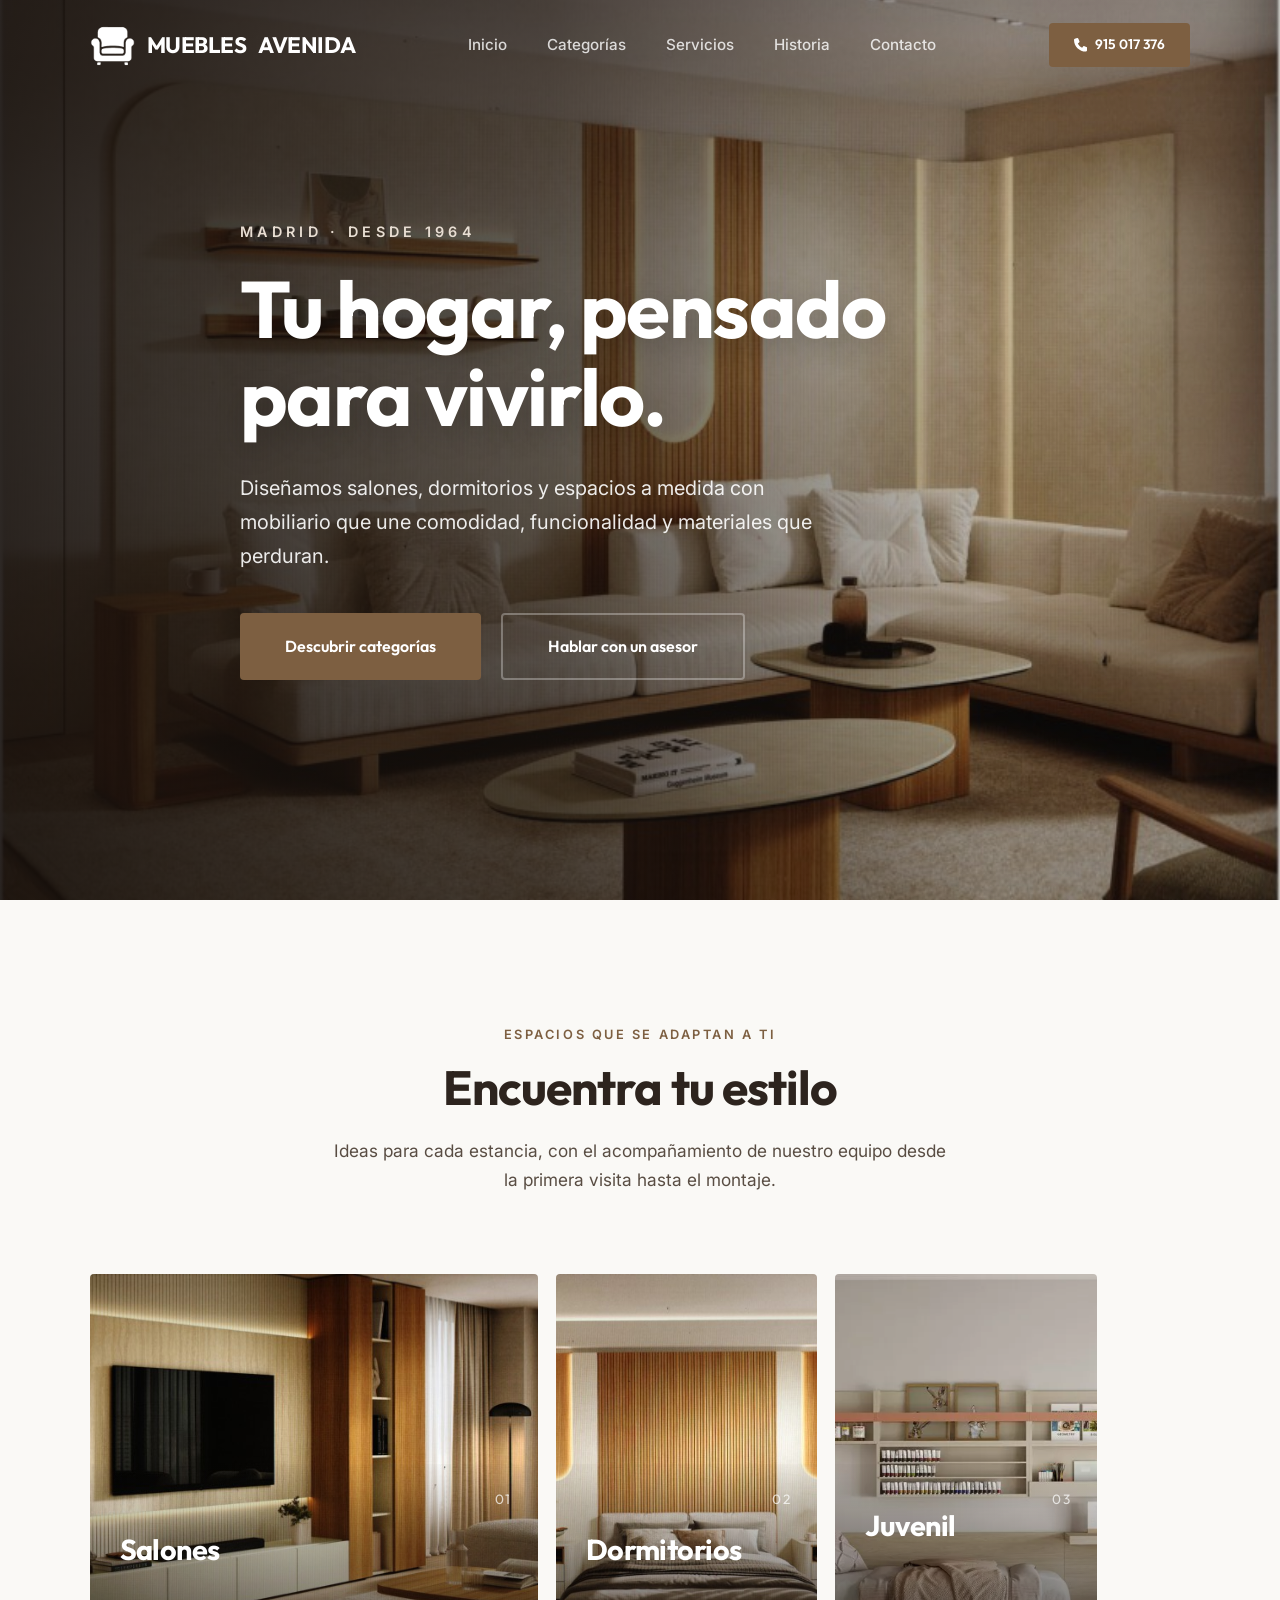
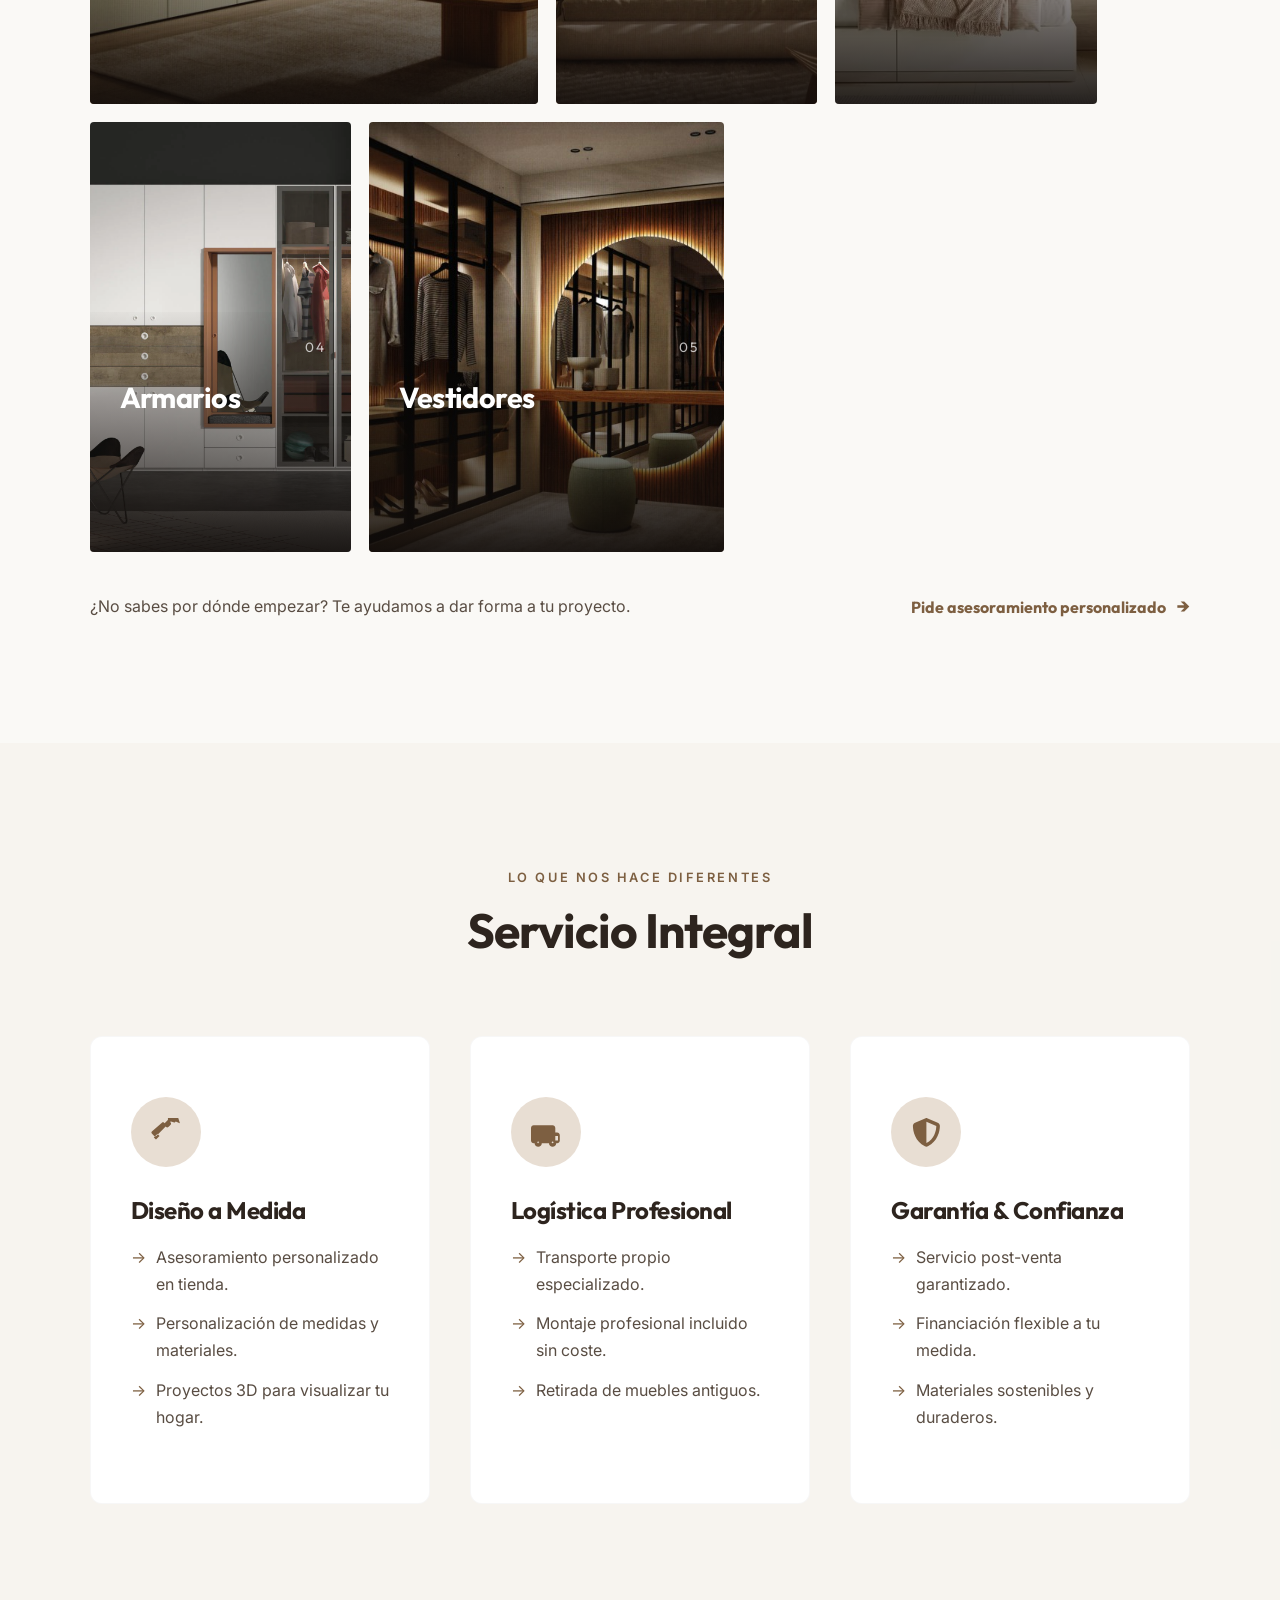
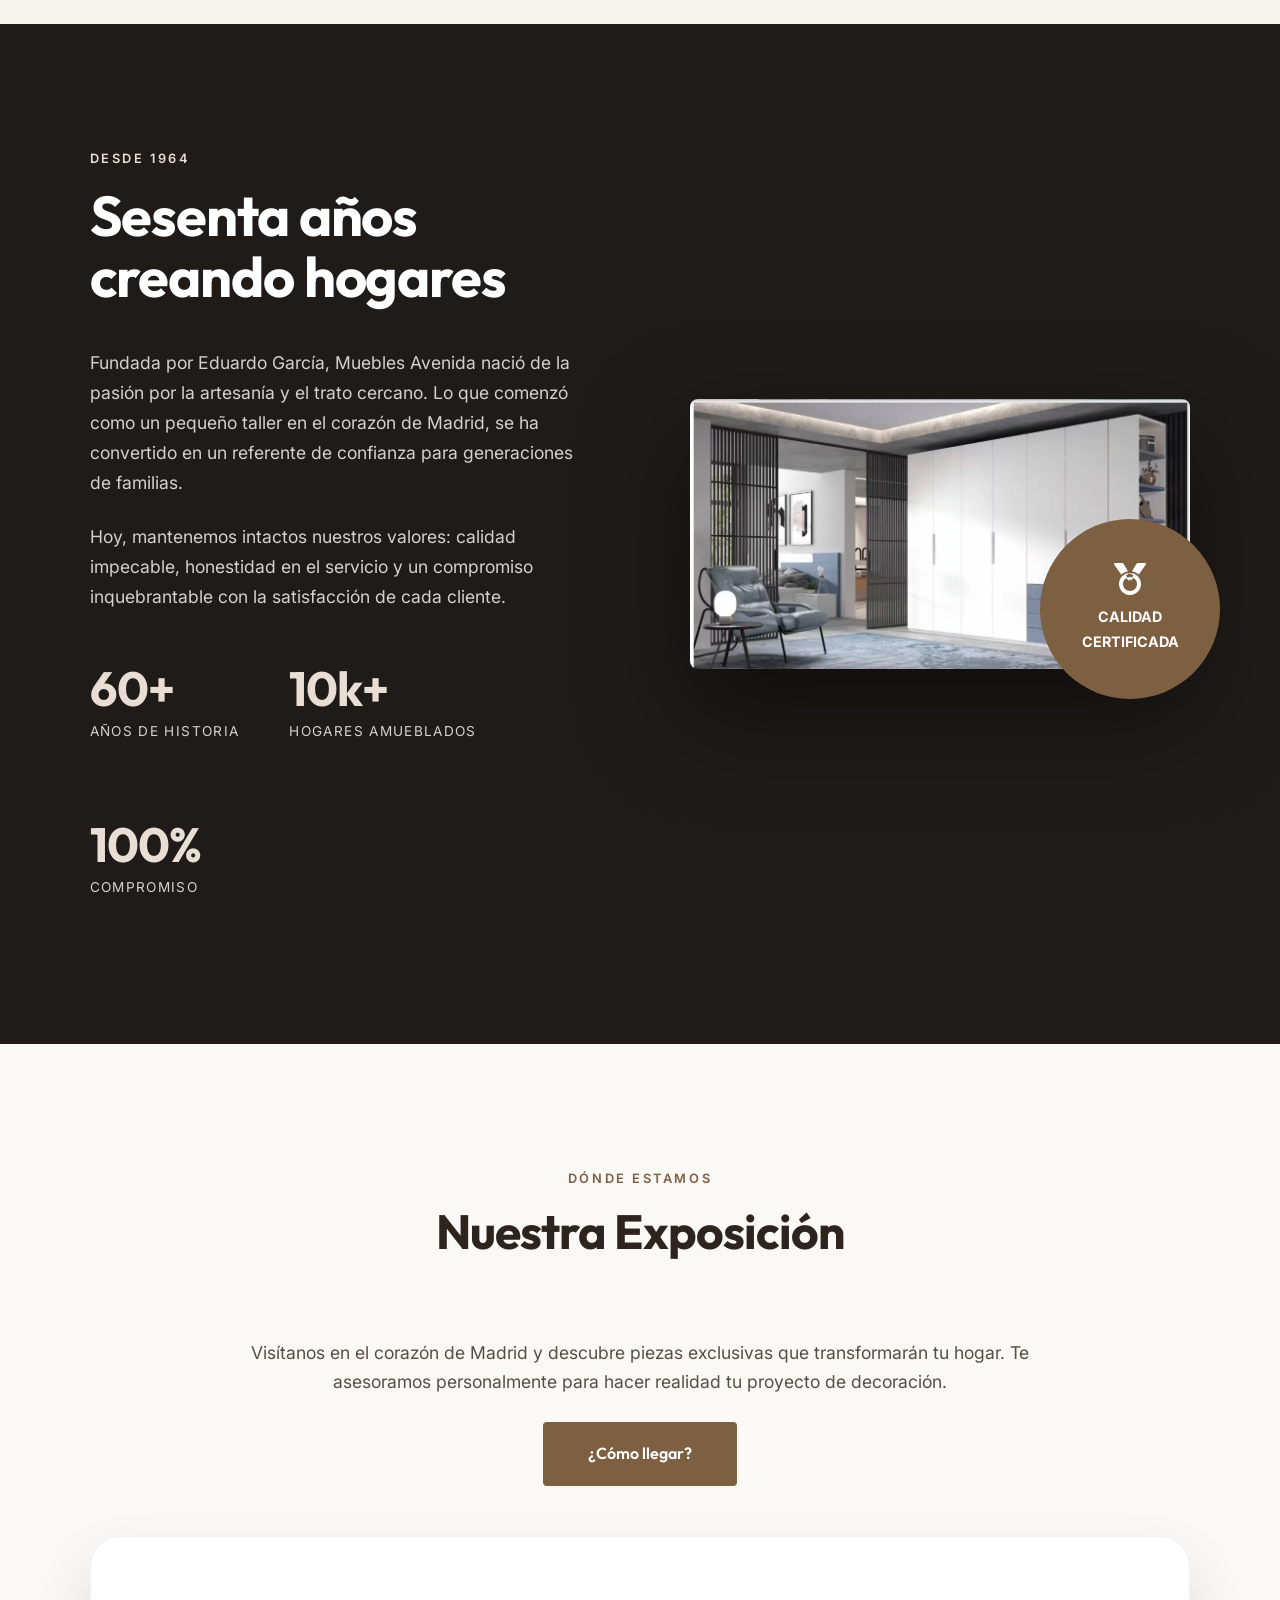
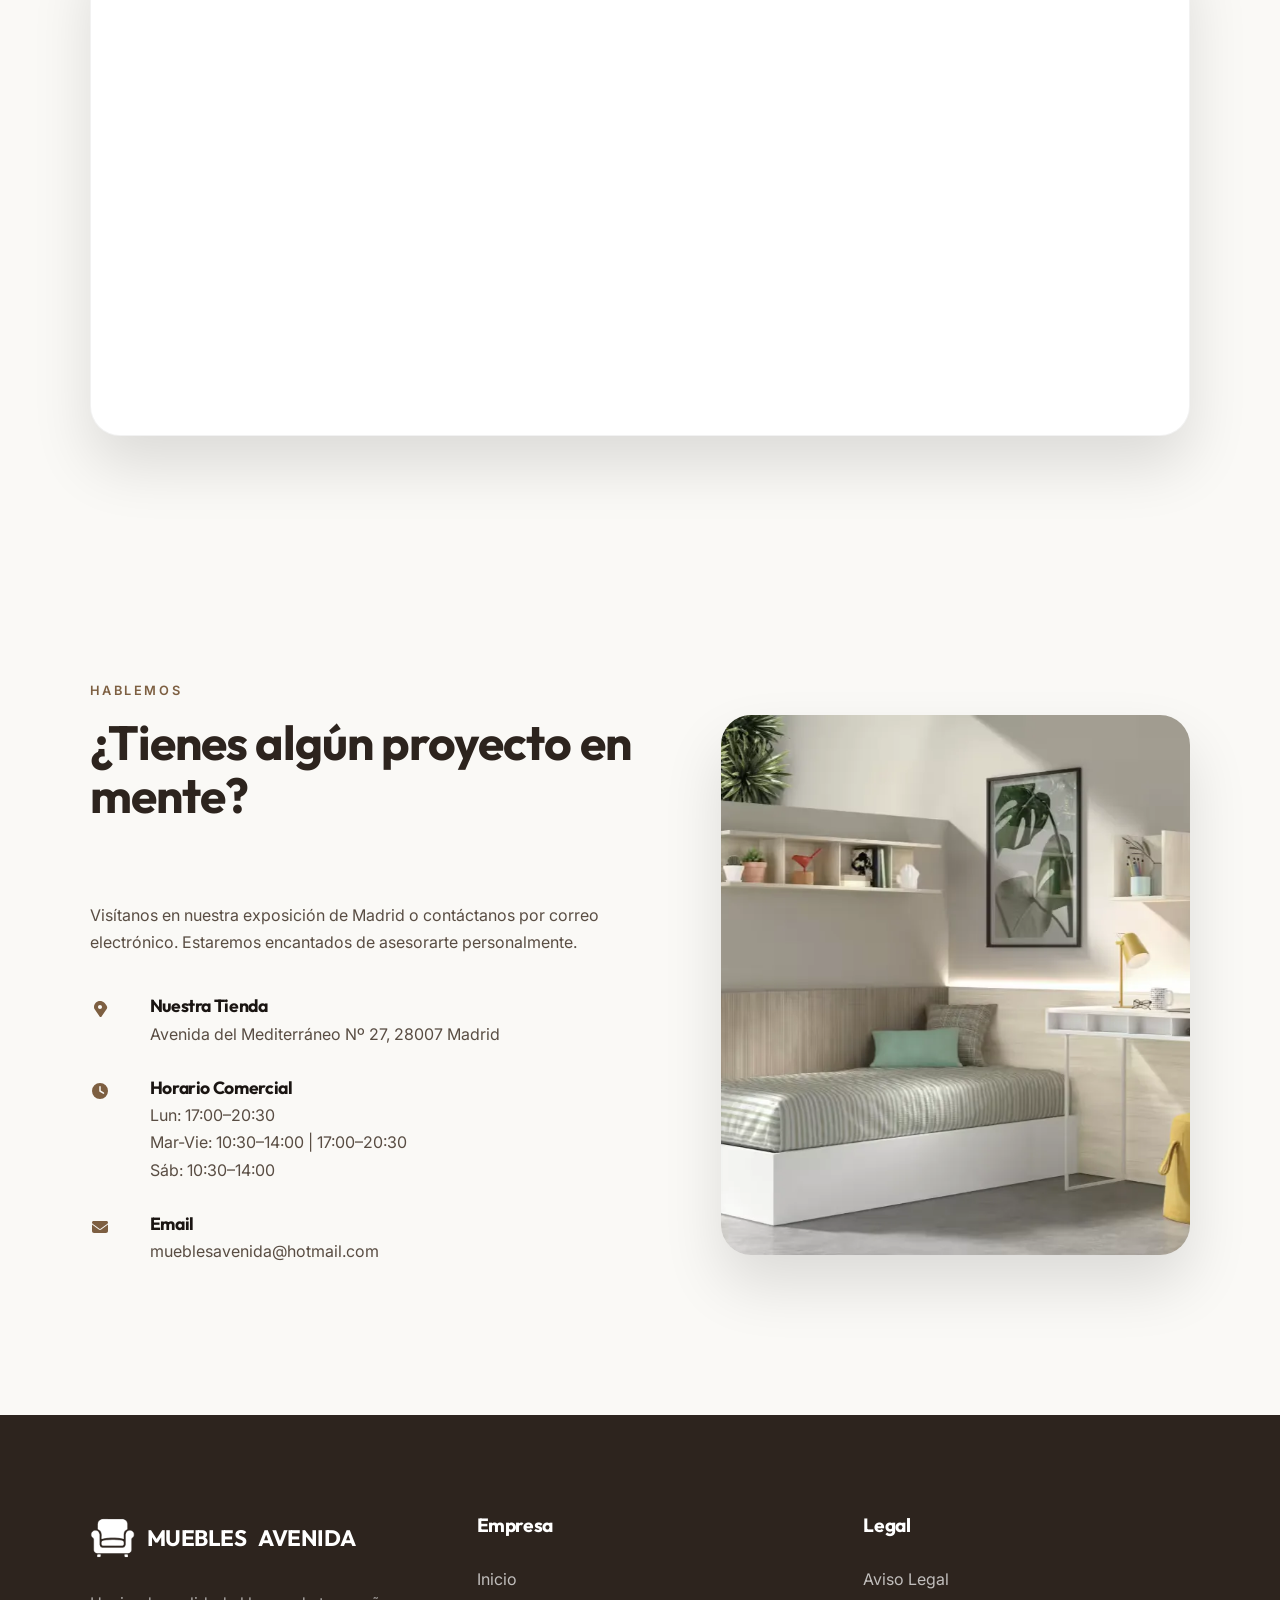
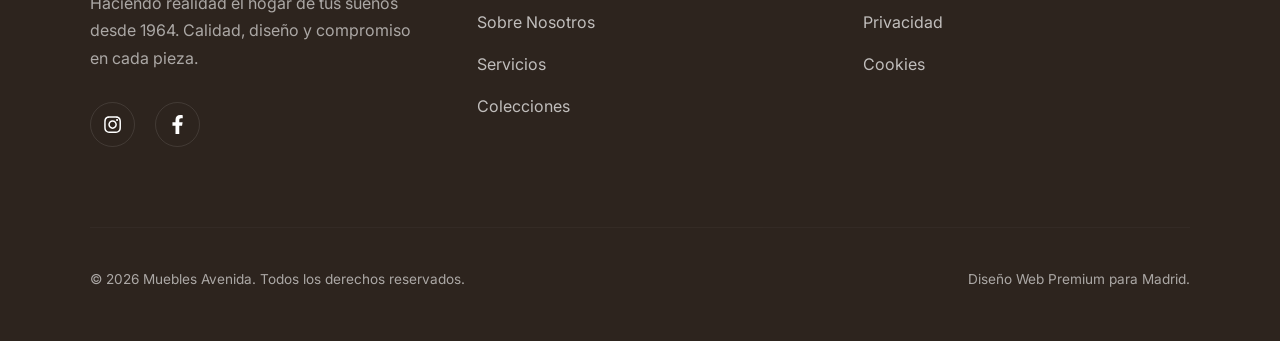
==== index.html @ 74e30d66 "revision de la pagina" ====
<!DOCTYPE html>
<html lang="es">
<head>
    <meta charset="UTF-8">
    <meta name="viewport" content="width=device-width, initial-scale=1.0">
    <title>Muebles Avenida | Excelencia en Mobiliario desde 1964</title>
    <meta name="description" content="Descubre la elegancia y tradición de Muebles Avenida. Especialistas en mobiliario de calidad, diseño a medida y montaje profesional en Madrid.">
    
    <!-- SEO & Social Media -->
    <link rel="canonical" href="https://www.mueblesavenida.com">
    <meta property="og:title" content="Muebles Avenida | Mobiliario Premium en Madrid">
    <meta property="og:description" content="Elegancia, calidad y tradición desde 1964. Transformamos tu hogar con diseños a medida.">
    <meta property="og:image" content="assets/catalogo-2026/salon-sofa-modular-madera.jpg">
    <meta property="og:url" content="https://www.mueblesavenida.com">
    <meta property="og:type" content="website">
    <meta name="twitter:card" content="summary_large_image">
    
    <!-- Performance: Preconnect -->
    <link rel="preconnect" href="https://fonts.googleapis.com">
    <link rel="preconnect" href="https://fonts.gstatic.com" crossorigin>

    <!-- Optimized Font Loading -->
    <link rel="preload" as="style" href="https://fonts.googleapis.com/css2?family=Outfit:wght@300;400;500;600;700&family=Inter:wght@300;400;500;600&display=swap">
    <link rel="stylesheet" href="https://fonts.googleapis.com/css2?family=Outfit:wght@300;400;500;600;700&family=Inter:wght@300;400;500;600&display=swap" media="print" onload="this.media='all'">
    <noscript>
        <link rel="stylesheet" href="https://fonts.googleapis.com/css2?family=Outfit:wght@300;400;500;600;700&family=Inter:wght@300;400;500;600&display=swap">
    </noscript>
    
    <!-- Structured Data (JSON-LD) -->
    <script type="application/ld+json">
    {
      "@context": "https://schema.org",
      "@type": "FurnitureStore",
      "name": "Muebles Avenida",
      "image": "assets/catalogo-2026/salon-sofa-modular-madera.jpg",
      "founder": "Eduardo García",
      "foundingDate": "1964",
      "address": {
        "@type": "PostalAddress",
        "streetAddress": "Avenida del Mediterráneo Nº 27",
        "addressLocality": "Madrid",
        "postalCode": "28007",
        "addressCountry": "ES"
      },
      "url": "https://www.mueblesavenida.com",
      "telephone": "+34915017376",
      "email": "mueblesavenida@hotmail.com",
      "openingHours": [
        "Mo 17:00-20:30",
        "Tu-Fr 10:30-14:00",
        "Tu-Fr 17:00-20:30",
        "Sa 10:30-14:00"
      ]
    }
    </script>

    <style>
    :root{--primary:#2D241E;--secondary:#7D5F41;--accent:#E8DED3;--white:#FFFFFF;--bg-light:#FAF9F6;--bg-dark:#1F1B19;--text-dark:#1A1512;--text-muted:#594D43;--glass:rgba(255,255,255,0.7);--glass-border:rgba(255,255,255,0.3);--shadow-soft:0 15px 45px rgba(0,0,0,0.05);--shadow-strong:0 30px 60px rgba(0,0,0,0.12);--nav-height:90px;--section-padding:120px 7%;--transition:all 0.5s cubic-bezier(0.23,1,0.32,1)}
    *{margin:0;padding:0;box-sizing:border-box;outline:none}
    html{scroll-behavior:smooth}
    html,body{overflow-x:hidden;position:relative;width:100%}
    body{font-family:'Inter',sans-serif;color:var(--text-dark);background-color:var(--bg-light);line-height:1.7}
    img,video,canvas,svg{max-width:100%;height:auto;display:block}
    h1,h2,h3,h4{font-family:'Outfit',sans-serif;font-weight:700;line-height:1.1;letter-spacing:-0.02em}
    section{padding:var(--section-padding);position:relative;overflow:hidden}
    .container{max-width:1400px;margin:0 auto}
    header{position:fixed;top:0;left:0;width:100%;height:var(--nav-height);display:flex;align-items:center;justify-content:space-between;padding:0 7%;z-index:1000;transition:var(--transition)}
    header.scrolled{height:75px;background:var(--glass);backdrop-filter:blur(20px);border-bottom:1px solid var(--glass-border);box-shadow:0 10px 30px rgba(0,0,0,0.03)}
    .logo{display:flex;align-items:center;gap:12px;text-decoration:none;font-family:'Outfit',sans-serif;font-size:1.4rem;font-weight:700;color:var(--white);letter-spacing:-0.5px}
    .logo img{height:45px;width:auto;transition:var(--transition);filter:brightness(0) invert(1)}
    .logo span{color:var(--white)}
    nav ul{display:flex;list-style:none;gap:40px}
    nav a{text-decoration:none;color:var(--white);font-weight:500;font-size:0.95rem;transition:var(--transition);opacity:0.8}
    .hamburger{display:none;cursor:pointer;background:none;border:none;z-index:1001}
    .hamburger span{display:block;width:25px;height:2px;background:var(--white);margin:5px 0;transition:var(--transition)}
    .hero{height:100vh;display:flex;align-items:center;position:relative;padding:0 7%;color:var(--white);background:var(--bg-dark)}
    .hero-bg{position:absolute;top:0;left:0;width:100%;height:100%;z-index:1}
    .hero-bg img{width:100%;height:100%;object-fit:cover;opacity:0.7}
    .hero-bg::after{content:'';position:absolute;top:0;left:0;width:100%;height:100%;background:linear-gradient(to right,rgba(0,0,0,0.8),rgba(0,0,0,0.2))}
    .hero-content{position:relative;z-index:2;max-width:800px}
    .hero h1{font-size:5rem;margin-bottom:30px;text-shadow:0 10px 30px rgba(0,0,0,0.2)}
    .btn{display:inline-flex;align-items:center;justify-content:center;padding:18px 45px;border-radius:4px;font-weight:600;text-decoration:none;transition:var(--transition);cursor:pointer;font-family:'Outfit',sans-serif;font-size:1rem;border:none}
    .btn-primary{background:var(--secondary);color:var(--white)}
    .btn-sm{padding:10px 25px;font-size:0.85rem}
    [data-reveal]{opacity:0;transform:translateY(40px);transition:1s cubic-bezier(0.23,1,0.32,1)}
    .icon-svg{width:1em;height:1em;vertical-align:-0.125em;fill:currentColor;display:inline-block}
    </style>

    <link rel="preload" href="style.css?v=1.1" as="style" onload="this.onload=null;this.rel='stylesheet'">
    <noscript><link rel="stylesheet" href="style.css?v=1.1"></noscript>
    
    <!-- Favicon -->
    <link rel="icon" type="image/webp" href="assets/favicon.webp">
</head>

<body>

    <!-- Header -->
    <header id="header">
        <a href="#Inicio" class="logo" aria-label="Muebles Avenida - Volver al inicio">
            <img src="assets/logo.webp" alt="Logo Muebles Avenida" width="45" height="45">
            MUEBLES<span>AVENIDA</span>
        </a>
        
        <nav id="nav-menu" aria-label="Navegación principal">
            <ul>
                <li><a href="#Inicio">Inicio</a></li>
                <li><a href="#Colecciones">Categorías</a></li>
                <li><a href="#Servicios">Servicios</a></li>
                <li><a href="#Historia">Historia</a></li>
                <li><a href="#Contacto">Contacto</a></li>
            </ul>
        </nav>

        <div class="nav-cta">
            <a href="tel:915017376" class="btn btn-sm btn-primary" aria-label="Llamar a Muebles Avenida"><svg class="icon-svg" viewBox="0 0 512 512" aria-hidden="true" style="margin-right: 8px;"><path d="M164.9 24.6c-7.7-18.6-28-28.5-47.4-23.2l-88 24C12.1 30.2 0 46 0 64C0 311.4 200.6 512 448 512c18 0 33.8-12.1 38.6-29.5l24-88c5.3-19.4-4.6-39.7-23.2-47.4l-96-40c-16.3-6.8-35.2-2.1-46.3 11.6L304.7 368C234.3 334.7 177.3 277.7 144 207.3L193.3 167c13.7-11.2 18.4-30 11.6-46.3l-40-96z"/></svg> 915 017 376</a>
        </div>

        <button class="hamburger" id="hamburger" aria-label="Abrir menú de navegación" aria-expanded="false" aria-controls="nav-menu">
            <span></span>
            <span></span>
            <span></span>
        </button>
    </header>



    <!-- Hero Section -->
    <section id="Inicio" class="hero">
        <div class="hero-bg">
            <picture>
                <img src="assets/catalogo-2026/salon-sofa-modular-madera.jpg" alt="Salón contemporáneo con sofá modular y detalles de madera" width="617" height="829" fetchpriority="high">
            </picture>
        </div>
        <div class="container">
            <div class="hero-content" data-reveal>
                <span>Madrid · Desde 1964</span>
                <h1>Tu hogar, pensado para vivirlo.</h1>
                <p>Diseñamos salones, dormitorios y espacios a medida con mobiliario que une comodidad, funcionalidad y materiales que perduran.</p>
                <div class="hero-btns">
                    <a href="#Colecciones" class="btn btn-primary">Descubrir categorías</a>
                    <a href="#Contacto" class="btn btn-outline">Hablar con un asesor</a>
                </div>
            </div>
        </div>
    </section>

    <!-- Collections Section -->
    <section id="Colecciones">
        <div class="container">
            <div class="section-header" data-reveal>
                <span>Espacios que se adaptan a ti</span>
                <h2>Encuentra tu estilo</h2>
                <p class="section-intro">Ideas para cada estancia, con el acompañamiento de nuestro equipo desde la primera visita hasta el montaje.</p>
            </div>
            
            <div class="collections-grid">
                <a class="collection-card collection-card--wide" href="#Contacto" data-reveal>
                    <img src="assets/catalogo-2026/salon-tv-panel-madera-integrado.jpg" alt="Salón elegante con mueble de televisión y panel de madera" width="499" height="766" loading="lazy">
                    <div class="collection-overlay">
                        <span class="collection-number">01</span>
                        <h3>Salones</h3>
                        <p>Sofás, muebles de televisión y composiciones para compartir cada día.</p>
                        <span class="collection-link">Ver inspiración <b>→</b></span>
                    </div>
                </a>
                <a class="collection-card" href="#Contacto" data-reveal>
                    <img src="assets/catalogo-2026/dormitorio-cabecero-listones-madera.jpg" alt="Dormitorio con cama y cabecero de listones de madera" width="510" height="648" loading="lazy">
                    <div class="collection-overlay">
                        <span class="collection-number">02</span>
                        <h3>Dormitorios</h3>
                        <p>Descanso, orden y diseño a la medida de tu ritmo.</p>
                        <span class="collection-link">Ver inspiración <b>→</b></span>
                    </div>
                </a>
                <a class="collection-card" href="#Contacto" data-reveal>
                    <img src="assets/catalogo-2026/dormitorio-juvenil-cama-escritorio.png" alt="Dormitorio juvenil con cama, escritorio y estanterías" width="1270" height="766" loading="lazy">
                    <div class="collection-overlay">
                        <span class="collection-number">03</span>
                        <h3>Juvenil</h3>
                        <p>Soluciones que crecen con ellos: descanso, estudio y almacenaje.</p>
                        <span class="collection-link">Ver inspiración <b>→</b></span>
                    </div>
                </a>
                <a class="collection-card" href="#Contacto" data-reveal>
                    <img src="assets/catalogo-2026/armario-modular-puertas-cristal.png" alt="Armario modular blanco con espejo y puertas de cristal" width="708" height="763" loading="lazy">
                    <div class="collection-overlay">
                        <span class="collection-number">04</span>
                        <h3>Armarios</h3>
                        <p>Organización inteligente para aprovechar cada centímetro.</p>
                        <span class="collection-link">Ver inspiración <b>→</b></span>
                    </div>
                </a>
                <a class="collection-card collection-card--feature" href="#Contacto" data-reveal>
                    <img src="assets/catalogo-2026/vestidor-espejo-redondo-iluminado.jpg" alt="Vestidor con armarios de cristal oscuro y espejo circular iluminado" width="574" height="630" loading="lazy">
                    <div class="collection-overlay">
                        <span class="collection-number">05</span>
                        <h3>Vestidores</h3>
                        <p>Un espacio personal donde cada detalle tiene su lugar.</p>
                        <span class="collection-link">Ver inspiración <b>→</b></span>
                    </div>
                </a>
            </div>
            <div class="collections-cta" data-reveal>
                <p>¿No sabes por dónde empezar? Te ayudamos a dar forma a tu proyecto.</p>
                <a href="#Contacto" class="text-link">Pide asesoramiento personalizado <span>→</span></a>
            </div>
        </div>
    </section>

    <!-- Services Section -->
    <section id="Servicios" style="background: rgba(232, 222, 211, 0.2);">
        <div class="container">
            <div class="section-header" data-reveal>
                <span>Lo que nos hace diferentes</span>
                <h2>Servicio Integral</h2>
            </div>
            
            <div class="services-grid">
                <div class="service-item" data-reveal>
                    <div class="service-icon"><svg class="icon-svg" viewBox="0 0 512 512" aria-hidden="true"><path d="M359.7 13.3c-10.7-10.7-28.1-10.7-38.8 0L242.3 91.9 233.1 82.7c-10.7-10.7-28.1-10.7-38.8 0L15.3 238.8c-10.7 10.7-10.7 28.1 0 38.8l20.4 20.4 20.4 20.4c10.7 10.7 28.1 10.7 38.8 0l165.7-165.7 8.3 8.3c10.7 10.7 28.1 10.7 38.8 0l20.4-20.4 20.4-20.4c10.7-10.7 10.7-28.1 0-38.8l-8.3-8.3 78.5-78.5c10.7-10.7 10.7-28.1 0-38.8L359.7 13.3zM151.7 320.7l-9.4 9.4-44.5 44.5-9.4 9.4-38.8-38.8 9.4-9.4 44.5-44.5 9.4-9.4 38.8 38.8zm358.3-228.6c1.7-1.7 2.3-4.2 1.6-6.5l-33.6-107.4c-1.3-4.1-5.1-6.9-9.5-6.9H328.7c-2.3 0-4.5 0.9-6.2 2.5l-18.8 18.8c-1.7 1.7-2.5 3.9-2.5 6.2v39.5c0 4.4 2.8 8.2 6.9 9.5l107.4 33.6c2.3 0.7 4.8 0.1 6.5-1.6l18.8-18.8z"/></svg></div>
                    <h3>Diseño a Medida</h3>
                    <ul>
                        <li>Asesoramiento personalizado en tienda.</li>
                        <li>Personalización de medidas y materiales.</li>
                        <li>Proyectos 3D para visualizar tu hogar.</li>
                    </ul>
                </div>
                <div class="service-item" data-reveal>
                    <div class="service-icon"><svg class="icon-svg" viewBox="0 0 512 512" aria-hidden="true"><path d="M48 128C21.5 128 0 149.5 0 176V400c0 26.5 21.5 48 48 48H64c0 35.3 28.7 64 64 64s64-28.7 64-64H320c0 35.3 28.7 64 64 64s64-28.7 64-64h16c26.5 0 48-21.5 48-48V304c0-26.5-21.5-48-48-48H432V176c0-26.5-21.5-48-48-48H48zM432 320h48v80H432V320zM128 416c8.8 0 16 7.2 16 16s-7.2 16-16 16s-16-7.2-16-16s7.2-16 16-16zm256 0c8.8 0 16 7.2 16 16s-7.2 16-16 16s-16-7.2-16-16s7.2-16 16-16z"/></svg></div>
                    <h3>Logística Profesional</h3>
                    <ul>
                        <li>Transporte propio especializado.</li>
                        <li>Montaje profesional incluido sin coste.</li>
                        <li>Retirada de muebles antiguos.</li>
                    </ul>
                </div>
                <div class="service-item" data-reveal>
                    <div class="service-icon"><svg class="icon-svg" viewBox="0 0 512 512" aria-hidden="true"><path d="M256 0c4.6 0 9.2 1 13.4 2.9L457.7 82.8c22 9.3 38.4 31 38.3 57.2c-.5 99.2-41.3 280.7-213.7 363.2c-16.7 8-36.1 8-52.8 0C57.3 420.7 16.5 239.2 16 140c-.1-26.2 16.3-47.9 38.3-57.2L242.7 2.9C246.8 1 251.4 0 256 0zm0 66.8V444.8C394 378 431.1 230.1 432 141.4L256 66.8l0 0z"/></svg></div>
                    <h3>Garantía & Confianza</h3>
                    <ul>
                        <li>Servicio post-venta garantizado.</li>
                        <li>Financiación flexible a tu medida.</li>
                        <li>Materiales sostenibles y duraderos.</li>
                    </ul>
                </div>
            </div>
        </div>
    </section>

    <!-- History Section -->
    <section id="Historia" class="history">
        <div class="container history-grid">
            <div class="history-content" data-reveal>
                <div class="section-header" style="text-align: left; margin-bottom: 40px;">
                    <span style="color: var(--accent);">Desde 1964</span>
                    <h2 style="color: white; font-size: 3.5rem;">Sesenta años creando hogares</h2>
                </div>
                <p>Fundada por Eduardo García, Muebles Avenida nació de la pasión por la artesanía y el trato cercano. Lo que comenzó como un pequeño taller en el corazón de Madrid, se ha convertido en un referente de confianza para generaciones de familias.</p>
                <p>Hoy, mantenemos intactos nuestros valores: calidad impecable, honestidad en el servicio y un compromiso inquebrantable con la satisfacción de cada cliente.</p>
                
                <div class="history-stats">
                    <div class="stat-item">
                        <h3>60+</h3>
                        <p>Años de historia</p>
                    </div>
                    <div class="stat-item">
                        <h3>10k+</h3>
                        <p>Hogares amueblados</p>
                    </div>
                    <div class="stat-item">
                        <h3>100%</h3>
                        <p>Compromiso</p>
                    </div>
                </div>
            </div>
            <div class="history-img-wrapper" data-reveal>
                <picture>
                    <source srcset="assets/service1.webp" type="image/webp">
                    <img src="assets/service1.webp" alt="Interior de nuestra exposición histórica" width="800" height="600" loading="lazy">
                </picture>
                <div class="floating-badge">
                    <svg class="icon-svg" viewBox="0 0 512 512" aria-hidden="true" style="font-size: 2rem; margin-bottom: 10px;"><path d="M223.75 130.75L154.62 15.54A31.997 31.997 0 0 0 127.18 0H16.03C3.08 0-4.5 14.57 2.92 25.18l111.27 158.96c29.72-27.77 67.52-46.83 109.56-53.39zM495.97 0H384.82c-11.24 0-21.66 5.9-27.44 15.54l-69.13 115.21c42.04 6.56 79.84 25.62 109.56 53.38L509.08 25.18C516.5 14.57 508.92 0 495.97 0zM256 160c-97.2 0-176 78.8-176 176s78.8 176 176 176 176-78.8 176-176-78.8-176-176-176zm0 288c-61.76 0-112-50.24-112-112s50.24-112 112-112 112 50.24 112 112-50.24 112-112 112zm-4.78-183.1l-24.93 17.61-9.51-26.11-26.11-9.51 17.61-24.93-17.61-24.93 26.11-9.51 9.51-26.11 24.93 17.61 24.93-17.61 9.51 26.11 26.11 9.51-17.61 24.93 17.61 24.93-26.11 9.51-9.51 26.11-24.93-17.61z"/></svg>
                    <span style="font-weight: 700; font-size: 0.9rem;">CALIDAD<br>CERTIFICADA</span>
                </div>
            </div>
        </div>
    </section>

    <!-- Location Section -->
    <section id="Ubicacion" class="location-section">
        <div class="container">
            <div class="location-header" data-reveal>
                <div class="section-header">
                    <span>Dónde estamos</span>
                    <h2>Nuestra Exposición</h2>
                </div>
                <p>Visítanos en el corazón de Madrid y descubre piezas exclusivas que transformarán tu hogar. Te asesoramos personalmente para hacer realidad tu proyecto de decoración.</p>
                <a href="https://www.google.com/maps/dir//Muebles+Avenida,+Av.+del+Mediterr%C3%A1neo,+27,+Retiro,+28007+Madrid" target="_blank" class="btn btn-primary">¿Cómo llegar?</a>
            </div>
            
            <div class="map-outer-container" data-reveal>
                <div class="map-container">
                    <iframe class="lazy-map" title="Mapa con la ubicación de nuestra exposición de Muebles Avenida en Madrid" data-src="https://www.google.com/maps/embed?pb=!1m18!1m12!1m3!1d1519.0382080700338!2d-3.67456123037701!3d40.40715789821507!2m3!1f0!2f0!3f0!3m2!1i1024!2i768!4f13.1!3m3!1m2!1s0xd42261b1458240d%3A0x8105ebecc8386d48!2sMuebles%20Avenida!5e0!3m2!1ses!2ses!4v1754060461296!5m2!1ses!2ses" width="100%" height="100%" style="border:0; background: #eee url('data:image/svg+xml,%3Csvg xmlns=%22http://www.w3.org/2000/svg%22 width=%2238%22 height=%2238%22 viewBox=%220 0 38 38%22 stroke=%22%237D5F41%22%3E%3Cg fill=%22none%22 fill-rule=%22evenodd%22%3E%3Cg transform=%22translate(1 1)%22 stroke-width=%222%22%3E%3Ccircle stroke-opacity=%22.5%22 cx=%2218%22 cy=%2218%22 r=%2218%22/%3E%3Cpath d=%22M36 18c0-9.94-8.06-18-18-18%22%3E%3CanimateTransform attributeName=%22transform%22 type=%22rotate%22 from=%220 18 18%22 to=%22360 18 18%22 dur=%221s%22 repeatCount=%22indefinite%22/%3E%3C/path%3E%3C/g%3E%3C/g%3E%3C/svg%3E') center no-repeat;" allowfullscreen="" loading="lazy" referrerpolicy="no-referrer-when-downgrade"></iframe>
                </div>
            </div>
        </div>
    </section>

    <!-- Contact Section -->
    <section id="Contacto">
        <div class="container contact-container">
            <div class="contact-info" data-reveal>
                <div class="section-header" style="text-align: left;">
                    <span>Hablemos</span>
                    <h2>¿Tienes algún proyecto en mente?</h2>
                </div>
                <p style="margin-bottom: 40px; color: var(--text-muted);">Visítanos en nuestra exposición de Madrid o contáctanos por correo electrónico. Estaremos encantados de asesorarte personalmente.</p>
                
                <div class="contact-method">
                    <svg class="icon-svg" viewBox="0 0 512 512" aria-hidden="true" style="color: var(--secondary); margin-top: 5px; margin-right: 20px; width: 1.25rem;"><path d="M256 0c-106 0-192 86-192 192c0 16 2.1 31.5 6.1 46.2l185.9 275.8c4.3 6.4 11.5 10.3 19.1 10.3s14.8-3.9 19.1-10.3L479.9 238.2c4-14.7 6.1-30.2 6.1-46.2C448 86 362 0 256 0zM256 256c-35.3 0-64-28.7-64-64s28.7-64 64-64s64 28.7 64 64s-28.7 64-64 64z"/></svg>
                    <div>
                        <h3>Nuestra Tienda</h3>
                        <p>Avenida del Mediterráneo Nº 27, 28007 Madrid</p>
                    </div>
                </div>
                <div class="contact-method">
                    <svg class="icon-svg" viewBox="0 0 512 512" aria-hidden="true" style="color: var(--secondary); margin-top: 5px; margin-right: 20px; width: 1.25rem;"><path d="M256 0a256 256 0 1 1 0 512A256 256 0 1 1 256 0zM232 120V256c0 8.8 4.6 16.9 12 21.5l112 70c11.2 7 25.9 3.6 32.9-7.6s3.6-25.9-7.6-32.9L280 238.4V120c0-13.3-10.7-24-24-24s-24 10.7-24 24z"/></svg>
                    <div>
                        <h3>Horario Comercial</h3>
                        <p>Lun: 17:00–20:30<br>Mar-Vie: 10:30–14:00 | 17:00–20:30<br>Sáb: 10:30–14:00</p>
                    </div>
                </div>
                <div class="contact-method">
                    <svg class="icon-svg" viewBox="0 0 512 512" aria-hidden="true" style="color: var(--secondary); margin-top: 5px; margin-right: 20px; width: 1.25rem;"><path d="M48 64C21.5 64 0 85.5 0 112c0 15.1 7.1 29.3 19.2 38.4L236.8 313.6c11.4 8.5 27 8.5 38.4 0L492.8 150.4c12.1-9.1 19.2-23.3 19.2-38.4c0-26.5-21.5-48-48-48H48zM0 176V384c0 35.3 28.7 64 64 64H448c35.3 0 64-28.7 64-64V176L294.4 339.2c-22.8 17.1-54 17.1-76.8 0L0 176z"/></svg>
                    <div>
                        <h3>Email</h3>
                        <p>mueblesavenida@hotmail.com</p>
                    </div>
                </div>
            </div>

            <div class="contact-image" data-reveal>
                <img src="assets/service2.webp" alt="Dormitorio juvenil de nuestra colección" width="1216" height="760" loading="lazy">
            </div>

        </div>
    </section>

    <!-- Footer -->
    <footer>
        <div class="container">
            <div class="footer-grid">
                <div class="footer-col" data-reveal>
                    <a href="#" class="logo" style="margin-bottom: 30px;">
                        <img src="assets/logo.webp" alt="Logo White" width="45" height="45">
                        <span style="color: white;">MUEBLES</span><span>AVENIDA</span>
                    </a>
                    <p style="opacity: 0.6; margin-bottom: 30px;">Haciendo realidad el hogar de tus sueños desde 1964. Calidad, diseño y compromiso en cada pieza.</p>
                    <div class="social-links">
                        <a href="https://www.instagram.com/muebles_avenida_decoracion" target="_blank" aria-label="Síguenos en Instagram"><svg class="icon-svg" viewBox="0 0 448 512" aria-hidden="true"><path d="M224.1 141c-63.6 0-114.9 51.3-114.9 114.9s51.3 114.9 114.9 114.9S339 319.5 339 255.9 287.7 141 224.1 141zm0 189.6c-41.1 0-74.7-33.5-74.7-74.7s33.5-74.7 74.7-74.7 74.7 33.5 74.7 74.7-33.6 74.7-74.7 74.7zm146.4-194.3c0 14.9-12 26.8-26.8 26.8-14.9 0-26.8-12-26.8-26.8s12-26.8 26.8-26.8 26.8 12 26.8 26.8zm76.1 27.2c-1.7-35.9-9.9-67.7-36.2-93.9-26.2-26.2-58-34.4-93.9-36.2-37-2.1-147.9-2.1-184.9 0-35.8 1.7-67.6 9.9-93.9 36.1s-34.4 58-36.2 93.9c-2.1 37-2.1 147.9 0 184.9 1.7 35.9 9.9 67.7 36.2 93.9s58 34.4 93.9 36.2c37 2.1 147.9 2.1 184.9 0 35.9-1.7 67.7-9.9 93.9-36.2 26.2-26.2 34.4-58 36.2-93.9 2.1-37 2.1-147.8 0-184.8zM398.8 388c-7.8 19.6-22.9 34.7-42.6 42.6-29.5 11.7-99.5 9-132.1 9s-102.7 2.6-132.1-9c-19.6-7.8-34.7-22.9-42.6-42.6-11.7-29.5-9-99.5-9-132.1s-2.6-102.7 9-132.1c7.8-19.6 22.9-34.7 42.6-42.6 29.5-11.7 99.5-9 132.1-9s102.7-2.6 132.1 9c19.6 7.8 34.7 22.9 42.6 42.6 11.7 29.5 9 99.5 9 132.1s2.7 102.7-9 132.1z"/></svg></a>
                        <a href="https://www.facebook.com/people/Muebles-Avenida-Decoracion/100067985006592/" target="_blank" aria-label="Síguenos en Facebook"><svg class="icon-svg" viewBox="0 0 320 512" aria-hidden="true"><path d="M279.14 288l14.22-92.66h-88.91v-60.13c0-25.35 12.42-50.06 52.24-50.06h40.42V6.26S260.43 0 225.36 0c-73.22 0-121.08 44.38-121.08 124.72v70.62H22.89V288h81.39v224h100.17V288z"/></svg></a>
                    </div>
                </div>
                
                <div class="footer-col" data-reveal>
                    <h4>Empresa</h4>
                    <ul>
                        <li><a href="#Inicio">Inicio</a></li>
                        <li><a href="#Historia">Sobre Nosotros</a></li>
                        <li><a href="#Servicios">Servicios</a></li>
                        <li><a href="#Colecciones">Colecciones</a></li>
                    </ul>
                </div>

                <div class="footer-col" data-reveal>
                    <h4>Legal</h4>
                    <ul>
                        <li><a href="#" class="legal-link" data-modal="aviso">Aviso Legal</a></li>
                        <li><a href="#" class="legal-link" data-modal="privacidad">Privacidad</a></li>
                        <li><a href="#" class="legal-link" data-modal="cookies">Cookies</a></li>
                    </ul>
                </div>


            </div>
            
            <div class="footer-bottom">
                <p>&copy; 2026 Muebles Avenida. Todos los derechos reservados.</p>
                <p>Diseño Web Premium para Madrid.</p>
            </div>
        </div>
    </footer>

    <!-- Legal Modal -->
    <div id="legal-modal" class="modal-legal">
        <div class="modal-backdrop"></div>
        <div class="modal-wrapper">
            <div class="modal-header">
                <h3 id="modal-title">Legal</h3>
                <button class="modal-close" id="close-modal" aria-label="Cerrar"><svg class="icon-svg" viewBox="0 0 384 512" aria-hidden="true"><path d="M342.6 150.6c12.5-12.5 12.5-32.8 0-45.3s-32.8-12.5-45.3 0L192 210.7 86.6 105.4c-12.5-12.5-32.8-12.5-45.3 0s-12.5 32.8 0 45.3L146.7 256 41.4 361.4c-12.5 12.5-12.5 32.8 0 45.3s32.8 12.5 45.3 0L192 301.3l105.4 105.4c12.5 12.5 32.8 12.5 45.3 0s12.5-32.8 0-45.3L237.3 256 342.6 150.6z"/></svg></button>
            </div>
            <div class="modal-body">
                <!-- Content Sections (Hidden by default, shown by JS) -->
                <div id="content-aviso" class="legal-content">
                    <h4>1. Información General</h4>
                    <p>En cumplimiento con el deber de información recogido en artículo 10 de la Ley 34/2002, de 11 de julio, de Servicios de la Sociedad de la Información y del Comercio Electrónico, se detallan los siguientes datos:</p>
                    <ul>
                        <li><strong>Establecimiento:</strong> Muebles Avenida</li>
                        <li><strong>Dirección:</strong> Avenida del Mediterráneo Nº 27, 28007 Madrid</li>
                        <li><strong>Contacto:</strong> mueblesavenida@hotmail.com | 915 017 376</li>
                        <li><strong>Actividad:</strong> Venta y asesoramiento en mobiliario y decoración.</li>
                    </ul>
                    <h4>2. Condiciones de Uso</h4>
                    <p>El acceso y uso de este sitio web atribuye la condición de Usuario. El Usuario se compromete a hacer un uso adecuado de los contenidos que Muebles Avenida ofrece a través de su web.</p>
                    <h4>3. Propiedad Intelectual</h4>
                    <p>Muebles Avenida por sí o como cesionaria, es titular de todos los derechos de propiedad intelectual e industrial de su página web, así como de los elementos contenidos en la misma (imágenes, logotipos, textos, combinaciones de colores, etc.).</p>
                </div>

                <div id="content-privacidad" class="legal-content">
                    <h4>Protección de Datos</h4>
                    <p>De conformidad con el Reglamento (UE) 2016/679 (RGPD), los datos que nos facilite por correo electrónico se tratarán exclusivamente para gestionar sus consultas y facilitarle la información solicitada.</p>
                    <ul>
                        <li><strong>Responsable:</strong> Muebles Avenida.</li>
                        <li><strong>Base legal:</strong> Consentimiento del interesado.</li>
                        <li><strong>Derechos:</strong> Acceso, rectificación, supresión y otros derechos mediante solicitud escrita a mueblesavenida@hotmail.com.</li>
                    </ul>
                </div>

                <div id="content-cookies" class="legal-content">
                    <h4>Información sobre Cookies</h4>
                    <p>Muebles Avenida informa que este sitio web no utiliza cookies propias ni de terceros para recopilar datos personales, ni para el seguimiento o análisis de la navegación del usuario.</p>
                    <p>Nuestra web tiene un carácter puramente informativo y no hace uso de herramientas de rastreo, píxeles de seguimiento ni sistemas de analítica que requieran la instalación de cookies en su dispositivo.</p>
                </div>
            </div>
        </div>
    </div>

    <script src="script.js?v=1.0" defer></script>
</body>
</html>
---- style.css ----
:root {
    --primary: #2D241E; 
    --secondary: #7D5F41; 
    --accent: #E8DED3; 
    --white: #FFFFFF;
    --bg-light: #FAF9F6; 
    --bg-dark: #1F1B19; 
    --text-dark: #1A1512;
    --text-muted: #594D43; 
    --glass: rgba(255, 255, 255, 0.7);
    --glass-border: rgba(255, 255, 255, 0.3);
    --shadow-soft: 0 15px 45px rgba(0, 0, 0, 0.05);
    --shadow-strong: 0 30px 60px rgba(0, 0, 0, 0.12);
    --nav-height: 90px;
    --section-padding: 120px 7%;
    --transition: all 0.5s cubic-bezier(0.23, 1, 0.32, 1);
}
* {
    margin: 0;
    padding: 0;
    box-sizing: border-box;
    outline: none;
}
html {
    scroll-behavior: smooth;
}
html, body {
    overflow-x: hidden;
    position: relative;
    width: 100%;
}
body {
    font-family: 'Inter', sans-serif;
    color: var(--text-dark);
    background-color: var(--bg-light);
    line-height: 1.7;
}
img,
video,
canvas,
svg {
    max-width: 100%;
    height: auto;
    display: block;
}
iframe {
    width: 100%;
    display: block;
}
h1, h2, h3, h4 {
    font-family: 'Outfit', sans-serif;
    font-weight: 700;
    line-height: 1.1;
    letter-spacing: -0.02em;
}
section {
    padding: var(--section-padding);
    position: relative;
    overflow: hidden;
}
.container {
    max-width: 1400px;
    margin: 0 auto;
}
.section-header {
    margin-bottom: 80px;
    text-align: center;
}
.section-header span {
    display: inline-block;
    color: var(--secondary);
    text-transform: uppercase;
    font-weight: 600;
    letter-spacing: 0.2em;
    font-size: 0.8rem;
    margin-bottom: 15px;
}
.section-header h2 {
    font-size: 3rem;
    color: var(--primary);
}
.section-intro {
    max-width: 620px;
    margin: 22px auto 0;
    color: var(--text-muted);
    font-size: 1.08rem;
}
header {
    position: fixed;
    top: 0;
    left: 0;
    width: 100%;
    height: var(--nav-height);
    display: flex;
    align-items: center;
    justify-content: space-between;
    padding: 0 7%;
    z-index: 1000;
    transition: var(--transition);
}
header.scrolled {
    height: 75px;
    background: var(--glass);
    backdrop-filter: blur(20px);
    border-bottom: 1px solid var(--glass-border);
    box-shadow: 0 10px 30px rgba(0,0,0,0.03);
}
header.scrolled .logo { color: var(--primary); }
header.scrolled .logo img { filter: none; }
header.scrolled .logo span { color: var(--secondary); }
header.scrolled nav a { color: var(--primary); }
header.scrolled .hamburger span { background: var(--primary); }
.logo {
    display: flex;
    align-items: center;
    gap: 12px;
    text-decoration: none;
    font-family: 'Outfit', sans-serif;
    font-size: 1.4rem;
    font-weight: 700;
    color: var(--white);
    letter-spacing: -0.5px;
}
.logo img {
    height: 45px;
    width: auto;
    transition: var(--transition);
    filter: brightness(0) invert(1);
}
.logo span {
    color: var(--white);
}
nav ul {
    display: flex;
    list-style: none;
    gap: 40px;
}
nav a {
    text-decoration: none;
    color: var(--white);
    font-weight: 500;
    font-size: 0.95rem;
    transition: var(--transition);
    opacity: 0.8;
}
nav a:hover {
    color: var(--secondary);
    opacity: 1;
}
.nav-cta {
    display: flex;
    align-items: center;
    gap: 20px;
}
.hamburger {
    display: none;
    cursor: pointer;
    background: none;
    border: none;
    z-index: 1001;
}
.hamburger span {
    display: block;
    width: 25px;
    height: 2px;
    background: var(--white);
    margin: 5px 0;
    transition: var(--transition);
}
.hero {
    height: 100vh;
    display: flex;
    align-items: center;
    position: relative;
    padding: 0 7%;
    color: var(--white);
    background: var(--bg-dark);
}
.hero-bg {
    position: absolute;
    top: 0;
    left: 0;
    width: 100%;
    height: 100%;
    z-index: 1;
}
.hero-bg img {
    width: 100%;
    height: 100%;
    object-fit: cover;
    opacity: 0.82;
    object-position: center 52%;
}
.hero-bg::after {
    content: '';
    position: absolute;
    top: 0;
    left: 0;
    width: 100%;
    height: 100%;
    background: linear-gradient(90deg, rgba(22,16,12,0.88) 0%, rgba(22,16,12,0.62) 43%, rgba(22,16,12,0.12) 78%);
}
.hero-content {
    position: relative;
    z-index: 2;
    max-width: 800px;
}
.hero-content span {
    display: block;
    font-weight: 600;
    text-transform: uppercase;
    letter-spacing: 0.3em;
    font-size: 0.9rem;
    margin-bottom: 20px;
    color: var(--accent); 
}
.hero h1 {
    font-size: 5rem;
    margin-bottom: 30px;
    text-shadow: 0 10px 30px rgba(0,0,0,0.2);
}
.hero p {
    font-size: 1.25rem;
    max-width: 600px;
    margin-bottom: 40px;
    opacity: 0.9;
}
.hero-btns {
    display: flex;
    gap: 20px;
}
@media (max-width: 480px) {
    .hero-btns {
        flex-direction: column;
        align-items: center;
    }
    .hero-btns .btn {
        width: 100%;
        margin-left: 0 !important;
    }
}
.btn {
    display: inline-flex;
    align-items: center;
    justify-content: center;
    padding: 18px 45px;
    border-radius: 4px;
    font-weight: 600;
    text-decoration: none;
    transition: var(--transition);
    cursor: pointer;
    font-family: 'Outfit', sans-serif;
    font-size: 1rem;
    border: none;
}
.btn-primary {
    background: var(--secondary);
    color: var(--white);
}
.btn-primary:hover {
    background: #6A5037; 
    transform: translateY(-5px);
    box-shadow: 0 15px 30px rgba(125, 95, 65, 0.3);
}
.btn-outline {
    background: transparent;
    border: 2px solid rgba(255,255,255,0.3);
    color: var(--white);
}
.btn-outline:hover {
    background: var(--white);
    color: var(--primary);
    border-color: var(--white);
}
.btn-sm {
    padding: 10px 25px;
    font-size: 0.85rem;
}
.collections-grid {
    display: grid;
    grid-template-columns: repeat(12, 1fr);
    gap: 18px;
    margin-top: 38px;
}
.collection-card {
    position: relative;
    min-height: 430px;
    grid-column: span 3;
    border-radius: 4px;
    overflow: hidden;
    cursor: pointer;
    text-decoration: none;
    background: var(--primary);
}
.collection-card--wide { grid-column: span 5; }
.collection-card--feature { grid-column: span 4; }
.collection-card img {
    width: 100%;
    height: 100%;
    object-fit: cover;
    transition: transform 1s ease;
}
.collection-card:hover img {
    transform: scale(1.1);
}
.collection-overlay {
    position: absolute;
    bottom: 0;
    left: 0;
    width: 100%;
    min-height: 56%;
    display: flex;
    flex-direction: column;
    justify-content: end;
    padding: 30px;
    background: linear-gradient(to top, rgba(16,12,10,0.9), rgba(16,12,10,0.02));
    color: var(--white);
}
.collection-overlay h3 {
    font-size: 1.8rem;
    margin-bottom: 10px;
}
.collection-overlay p {
    font-size: 0.9rem;
    opacity: 0.8;
    transform: translateY(12px);
    transition: var(--transition);
    opacity: 0;
}
.collection-number {
    position: absolute;
    top: 24px;
    right: 26px;
    font-family: 'Outfit', sans-serif;
    color: rgba(255,255,255,0.72);
    font-size: 0.85rem;
    letter-spacing: 0.12em;
}
.collection-link {
    display: inline-flex;
    gap: 9px;
    align-items: center;
    margin-top: 18px;
    color: var(--accent);
    font-family: 'Outfit', sans-serif;
    font-size: 0.84rem;
    font-weight: 600;
    letter-spacing: 0.08em;
    text-transform: uppercase;
    transform: translateY(12px);
    opacity: 0;
    transition: var(--transition);
}
.collection-link b { font-size: 1.15rem; font-weight: 400; }
.collection-card:hover .collection-link { transform: translateY(0); opacity: 1; }
.collections-cta {
    display: flex;
    justify-content: space-between;
    align-items: center;
    gap: 25px;
    padding: 38px 0 0;
    color: var(--text-muted);
}
.text-link {
    color: var(--secondary);
    text-decoration: none;
    font-family: 'Outfit', sans-serif;
    font-weight: 700;
}
.text-link span { margin-left: 8px; font-size: 1.2em; }
.collection-card:hover .collection-overlay p {
    transform: translateY(0);
    opacity: 1;
}
.services-grid {
    display: grid;
    grid-template-columns: repeat(auto-fit, minmax(280px, 1fr));
    gap: 40px;
}
.service-item {
    background: var(--white);
    padding: 60px 40px;
    border-radius: 12px;
    border: 1px solid rgba(0,0,0,0.03);
    transition: var(--transition);
}
.service-item:hover {
    transform: translateY(-15px);
    box-shadow: var(--shadow-strong);
}
.service-icon {
    width: 70px;
    height: 70px;
    background: var(--accent);
    color: var(--secondary);
    display: flex;
    align-items: center;
    justify-content: center;
    font-size: 1.8rem;
    border-radius: 50%;
    margin-bottom: 30px;
}
.service-item h3 {
    font-size: 1.5rem;
    margin-bottom: 20px;
    color: var(--primary);
}
.service-item ul {
    list-style: none;
}
.service-item li {
    margin-bottom: 12px;
    padding-left: 25px;
    position: relative;
    color: var(--text-muted);
}
.service-item li::before {
    content: '→';
    position: absolute;
    left: 0;
    color: var(--secondary);
}
.history-grid {
    display: grid;
    grid-template-columns: 1fr 1fr;
    align-items: center;
    gap: 100px;
}
.history {
    background: var(--bg-dark);
    color: var(--white);
}
.history-content h2 {
    color: var(--white);
    margin-bottom: 30px;
}
.history-content p {
    margin-bottom: 25px;
    font-size: 1.1rem;
    opacity: 0.8;
}
.history-stats {
    display: flex;
    flex-wrap: wrap;
    gap: 50px;
    margin-top: 50px;
}
.stat-item h3 {
    font-size: 3rem;
    color: var(--accent); 
    margin-bottom: 5px;
}
.stat-item p {
    font-size: 0.85rem;
    text-transform: uppercase;
    letter-spacing: 0.1em;
}
.history-img-wrapper {
    position: relative;
}
.history-img-wrapper img {
    width: 100%;
    border-radius: 8px;
    box-shadow: 0 40px 100px rgba(0,0,0,0.5);
}
.floating-badge {
    position: absolute;
    bottom: -30px;
    right: -30px;
    width: 180px;
    height: 180px;
    background: var(--secondary);
    border-radius: 50%;
    display: flex;
    flex-direction: column;
    align-items: center;
    justify-content: center;
    text-align: center;
    color: var(--white);
    animation: rotate 20s linear infinite;
}
.location-section {
    padding: var(--section-padding);
    background: var(--bg-light);
    text-align: center;
}
.location-header {
    margin-bottom: 50px;
    max-width: 800px;
    margin-left: auto;
    margin-right: auto;
}
.location-header p {
    color: var(--text-muted);
    font-size: 1.1rem;
    margin-bottom: 25px;
}
.map-outer-container {
    width: 100%;
    max-width: 1400px;
    margin: 0 auto;
    height: 500px;
    border-radius: 30px;
    overflow: hidden;
    box-shadow: var(--shadow-strong);
    border: 1px solid rgba(0,0,0,0.05);
    background: var(--white);
    transition: var(--transition);
}
.map-container {
    height: 100%;
    width: 100%;
}
@media (max-width: 900px) {
    .map-outer-container {
        height: 400px;
        border-radius: 0;
    }
}
.contact-container {
    display: grid;
    grid-template-columns: minmax(0, 1fr) minmax(360px, 0.85fr);
    gap: 80px;
    align-items: center;
}
.contact-image {
    min-height: 540px;
    overflow: hidden;
    border-radius: 30px;
    box-shadow: var(--shadow-strong);
}
.contact-image img {
    width: 100%;
    height: 100%;
    min-height: 540px;
    object-fit: cover;
    transition: transform 0.7s cubic-bezier(0.23, 1, 0.32, 1);
}
.contact-image:hover img {
    transform: scale(1.04);
}
.contact-info h3 {
    font-size: 2rem;
    margin-bottom: 30px;
}
.contact-method {
    display: flex;
    gap: 20px;
    margin-bottom: 30px;
}
.contact-method i {
    font-size: 1.25rem;
    color: var(--secondary);
    margin-top: 5px;
}
.contact-method h3 {
    font-size: 1.1rem;
    margin-bottom: 5px;
}
.contact-method p {
    color: var(--text-muted);
}
footer {
    background: var(--primary);
    color: var(--white);
    padding: 100px 7% 50px;
}
.footer-grid {
    display: grid;
    grid-template-columns: repeat(auto-fit, minmax(200px, 1fr));
    gap: 60px;
    margin-bottom: 80px;
}
.footer-col h4 {
    font-size: 1.2rem;
    margin-bottom: 30px;
    color: var(--white);
}
.footer-col ul {
    list-style: none;
}
.footer-col li {
    margin-bottom: 15px;
    opacity: 0.7;
    transition: var(--transition);
}
.footer-col a {
    color: inherit;
    text-decoration: none;
}
.footer-col a:hover {
    color: var(--accent); 
    opacity: 1;
}
.social-links {
    display: flex;
    gap: 20px;
    margin-top: 30px;
}
.social-links a {
    width: 45px;
    height: 45px;
    border: 1px solid rgba(255,255,255,0.1);
    border-radius: 50%;
    display: flex;
    align-items: center;
    justify-content: center;
    font-size: 1.2rem;
}
.footer-bottom {
    border-top: 1px solid rgba(255,255,255,0.05);
    padding-top: 40px;
    display: flex;
    justify-content: space-between;
    font-size: 0.85rem;
    opacity: 0.6;
}
@media (max-width: 1100px) {
    .collection-card, .collection-card--wide, .collection-card--feature { grid-column: span 4; }
}
@media (max-width: 900px) {
    :root {
        --section-padding: 80px 5%;
    }
    .hero h1 { font-size: 3.5rem; }
    .history-grid { grid-template-columns: 1fr; gap: 60px; }
    .contact-container { grid-template-columns: 1fr; gap: 50px; }
    .contact-image, .contact-image img { min-height: 380px; }
    .footer-grid { grid-template-columns: repeat(auto-fit, minmax(250px, 1fr)); }
    .section-header h2 { font-size: 2.2rem; }
}
@media (max-width: 768px) {
    .hamburger { 
        display: block;
        position: relative;
        z-index: 1002;
    }
    
    .logo img { height: 35px; }
    .logo { font-size: 1.2rem; }
    
    header { height: 70px; padding: 0 5%; }
    
    nav {
        position: fixed;
        top: 0;
        right: -100%;
        width: 100%;
        height: 100vh;
        background: var(--white);
        display: flex;
        flex-direction: column;
        align-items: center;
        justify-content: center;
        transition: 0.5s cubic-bezier(0.77,0,0.175,1);
        z-index: 1001;
    }
    
    nav.active { right: 0; }
    
    nav ul {
        flex-direction: column;
        text-align: center;
        gap: 25px;
    }
    
    nav a {
        font-size: 1.8rem;
        font-weight: 600;
        color: var(--primary);
    }
    
    .nav-cta { display: none; }
    
    .collections-grid { grid-template-columns: 1fr; }
    .collection-card, .collection-card--wide, .collection-card--feature { grid-column: auto; min-height: 460px; }
    .collections-cta { align-items: flex-start; flex-direction: column; }
    
    .hero h1 { font-size: 2.8rem; }
    .hero { padding-top: 80px; text-align: center; }
    .hero-content { margin: 0 auto; }
}
@media (max-width: 480px) {
    .hero h1 { font-size: 2.2rem; }
    .section-header h2 { font-size: 1.8rem; }
    :root {
        --section-padding: 60px 5%;
    }
    .btn { padding: 15px 30px; width: 100%; }
    .hero-btns { gap: 15px; }
    .stat-item h4 { font-size: 2.2rem; }
}
[data-reveal] {
    opacity: 0;
    transform: translateY(40px);
    transition: 1s cubic-bezier(0.23, 1, 0.32, 1);
}
[data-reveal].revealed {
    opacity: 1;
    transform: translateY(0);
}
.modal-legal {
    position: fixed;
    top: 0;
    left: 0;
    width: 100%;
    height: 100%;
    z-index: 2000;
    display: flex;
    align-items: center;
    justify-content: center;
    visibility: hidden;
    opacity: 0;
    transition: var(--transition);
}
.modal-legal.active {
    visibility: visible;
    opacity: 1;
}
.modal-backdrop {
    position: absolute;
    top: 0;
    left: 0;
    width: 100%;
    height: 100%;
    background: rgba(0, 0, 0, 0.4);
    backdrop-filter: blur(8px);
}
.modal-wrapper {
    position: relative;
    width: 90%;
    max-width: 800px;
    max-height: 85vh;
    background: var(--white);
    border-radius: 20px;
    box-shadow: var(--shadow-strong);
    overflow: hidden;
    display: flex;
    flex-direction: column;
    transform: translateY(30px);
    transition: var(--transition);
}
.modal-legal.active .modal-wrapper {
    transform: translateY(0);
}
.modal-header {
    padding: 30px 40px;
    border-bottom: 1px solid rgba(0,0,0,0.05);
    display: flex;
    justify-content: space-between;
    align-items: center;
    background: var(--bg-light);
}
.modal-header h3 {
    font-size: 1.8rem;
    color: var(--primary);
    margin: 0;
}
.modal-close {
    background: var(--accent);
    border: none;
    width: 40px;
    height: 40px;
    border-radius: 50%;
    display: flex;
    align-items: center;
    justify-content: center;
    cursor: pointer;
    color: var(--secondary);
    transition: var(--transition);
}
.modal-close:hover {
    background: var(--secondary);
    color: var(--white);
    transform: rotate(90deg);
}
.modal-body {
    padding: 40px;
    overflow-y: auto;
    background: var(--white);
}
.legal-content {
    display: none;
}
.legal-content.active {
    display: block;
    animation: fadeInModal 0.5s ease forwards;
}
.legal-content h4 {
    font-size: 1.25rem;
    margin: 30px 0 15px;
    color: var(--primary);
    border-left: 3px solid var(--secondary);
    padding-left: 15px;
}
.legal-content h4:first-child {
    margin-top: 0;
}
.legal-content p {
    margin-bottom: 15px;
    font-size: 0.95rem;
    color: var(--text-muted);
}
.legal-content ul {
    margin-bottom: 25px;
    padding-left: 20px;
    list-style: none;
}
.legal-content li {
    margin-bottom: 12px;
    font-size: 0.95rem;
    color: var(--text-muted);
    position: relative;
    padding-left: 20px;
}
.legal-content li::before {
    content: '•';
    position: absolute;
    left: 0;
    color: var(--secondary);
    font-weight: bold;
}
@keyframes fadeInModal {
    from { opacity: 0; transform: translateY(15px); }
    to { opacity: 1; transform: translateY(0); }
}
@media (max-width: 600px) {
    .modal-header { padding: 20px 25px; }
    .modal-body { padding: 25px; }
    .modal-header h3 { font-size: 1.4rem; }
    .modal-wrapper { max-height: 90vh; }
}
---- style.css ----
:root {
    --primary: #2D241E; 
    --secondary: #7D5F41; 
    --accent: #E8DED3; 
    --white: #FFFFFF;
    --bg-light: #FAF9F6; 
    --bg-dark: #1F1B19; 
    --text-dark: #1A1512;
    --text-muted: #594D43; 
    --glass: rgba(255, 255, 255, 0.7);
    --glass-border: rgba(255, 255, 255, 0.3);
    --shadow-soft: 0 15px 45px rgba(0, 0, 0, 0.05);
    --shadow-strong: 0 30px 60px rgba(0, 0, 0, 0.12);
    --nav-height: 90px;
    --section-padding: 120px 7%;
    --transition: all 0.5s cubic-bezier(0.23, 1, 0.32, 1);
}
* {
    margin: 0;
    padding: 0;
    box-sizing: border-box;
    outline: none;
}
html {
    scroll-behavior: smooth;
}
html, body {
    overflow-x: hidden;
    position: relative;
    width: 100%;
}
body {
    font-family: 'Inter', sans-serif;
    color: var(--text-dark);
    background-color: var(--bg-light);
    line-height: 1.7;
}
img,
video,
canvas,
svg {
    max-width: 100%;
    height: auto;
    display: block;
}
iframe {
    width: 100%;
    display: block;
}
h1, h2, h3, h4 {
    font-family: 'Outfit', sans-serif;
    font-weight: 700;
    line-height: 1.1;
    letter-spacing: -0.02em;
}
section {
    padding: var(--section-padding);
    position: relative;
    overflow: hidden;
}
.container {
    max-width: 1400px;
    margin: 0 auto;
}
.section-header {
    margin-bottom: 80px;
    text-align: center;
}
.section-header span {
    display: inline-block;
    color: var(--secondary);
    text-transform: uppercase;
    font-weight: 600;
    letter-spacing: 0.2em;
    font-size: 0.8rem;
    margin-bottom: 15px;
}
.section-header h2 {
    font-size: 3rem;
    color: var(--primary);
}
.section-intro {
    max-width: 620px;
    margin: 22px auto 0;
    color: var(--text-muted);
    font-size: 1.08rem;
}
header {
    position: fixed;
    top: 0;
    left: 0;
    width: 100%;
    height: var(--nav-height);
    display: flex;
    align-items: center;
    justify-content: space-between;
    padding: 0 7%;
    z-index: 1000;
    transition: var(--transition);
}
header.scrolled {
    height: 75px;
    background: var(--glass);
    backdrop-filter: blur(20px);
    border-bottom: 1px solid var(--glass-border);
    box-shadow: 0 10px 30px rgba(0,0,0,0.03);
}
header.scrolled .logo { color: var(--primary); }
header.scrolled .logo img { filter: none; }
header.scrolled .logo span { color: var(--secondary); }
header.scrolled nav a { color: var(--primary); }
header.scrolled .hamburger span { background: var(--primary); }
.logo {
    display: flex;
    align-items: center;
    gap: 12px;
    text-decoration: none;
    font-family: 'Outfit', sans-serif;
    font-size: 1.4rem;
    font-weight: 700;
    color: var(--white);
    letter-spacing: -0.5px;
}
.logo img {
    height: 45px;
    width: auto;
    transition: var(--transition);
    filter: brightness(0) invert(1);
}
.logo span {
    color: var(--white);
}
nav ul {
    display: flex;
    list-style: none;
    gap: 40px;
}
nav a {
    text-decoration: none;
    color: var(--white);
    font-weight: 500;
    font-size: 0.95rem;
    transition: var(--transition);
    opacity: 0.8;
}
nav a:hover {
    color: var(--secondary);
    opacity: 1;
}
.nav-cta {
    display: flex;
    align-items: center;
    gap: 20px;
}
.hamburger {
    display: none;
    cursor: pointer;
    background: none;
    border: none;
    z-index: 1001;
}
.hamburger span {
    display: block;
    width: 25px;
    height: 2px;
    background: var(--white);
    margin: 5px 0;
    transition: var(--transition);
}
.hero {
    height: 100vh;
    display: flex;
    align-items: center;
    position: relative;
    padding: 0 7%;
    color: var(--white);
    background: var(--bg-dark);
}
.hero-bg {
    position: absolute;
    top: 0;
    left: 0;
    width: 100%;
    height: 100%;
    z-index: 1;
}
.hero-bg img {
    width: 100%;
    height: 100%;
    object-fit: cover;
    opacity: 0.82;
    object-position: center 52%;
}
.hero-bg::after {
    content: '';
    position: absolute;
    top: 0;
    left: 0;
    width: 100%;
    height: 100%;
    background: linear-gradient(90deg, rgba(22,16,12,0.88) 0%, rgba(22,16,12,0.62) 43%, rgba(22,16,12,0.12) 78%);
}
.hero-content {
    position: relative;
    z-index: 2;
    max-width: 800px;
}
.hero-content span {
    display: block;
    font-weight: 600;
    text-transform: uppercase;
    letter-spacing: 0.3em;
    font-size: 0.9rem;
    margin-bottom: 20px;
    color: var(--accent); 
}
.hero h1 {
    font-size: 5rem;
    margin-bottom: 30px;
    text-shadow: 0 10px 30px rgba(0,0,0,0.2);
}
.hero p {
    font-size: 1.25rem;
    max-width: 600px;
    margin-bottom: 40px;
    opacity: 0.9;
}
.hero-btns {
    display: flex;
    gap: 20px;
}
@media (max-width: 480px) {
    .hero-btns {
        flex-direction: column;
        align-items: center;
    }
    .hero-btns .btn {
        width: 100%;
        margin-left: 0 !important;
    }
}
.btn {
    display: inline-flex;
    align-items: center;
    justify-content: center;
    padding: 18px 45px;
    border-radius: 4px;
    font-weight: 600;
    text-decoration: none;
    transition: var(--transition);
    cursor: pointer;
    font-family: 'Outfit', sans-serif;
    font-size: 1rem;
    border: none;
}
.btn-primary {
    background: var(--secondary);
    color: var(--white);
}
.btn-primary:hover {
    background: #6A5037; 
    transform: translateY(-5px);
    box-shadow: 0 15px 30px rgba(125, 95, 65, 0.3);
}
.btn-outline {
    background: transparent;
    border: 2px solid rgba(255,255,255,0.3);
    color: var(--white);
}
.btn-outline:hover {
    background: var(--white);
    color: var(--primary);
    border-color: var(--white);
}
.btn-sm {
    padding: 10px 25px;
    font-size: 0.85rem;
}
.collections-grid {
    display: grid;
    grid-template-columns: repeat(12, 1fr);
    gap: 18px;
    margin-top: 38px;
}
.collection-card {
    position: relative;
    min-height: 430px;
    grid-column: span 3;
    border-radius: 4px;
    overflow: hidden;
    cursor: pointer;
    text-decoration: none;
    background: var(--primary);
}
.collection-card--wide { grid-column: span 5; }
.collection-card--feature { grid-column: span 4; }
.collection-card img {
    width: 100%;
    height: 100%;
    object-fit: cover;
    transition: transform 1s ease;
}
.collection-card:hover img {
    transform: scale(1.1);
}
.collection-overlay {
    position: absolute;
    bottom: 0;
    left: 0;
    width: 100%;
    min-height: 56%;
    display: flex;
    flex-direction: column;
    justify-content: end;
    padding: 30px;
    background: linear-gradient(to top, rgba(16,12,10,0.9), rgba(16,12,10,0.02));
    color: var(--white);
}
.collection-overlay h3 {
    font-size: 1.8rem;
    margin-bottom: 10px;
}
.collection-overlay p {
    font-size: 0.9rem;
    opacity: 0.8;
    transform: translateY(12px);
    transition: var(--transition);
    opacity: 0;
}
.collection-number {
    position: absolute;
    top: 24px;
    right: 26px;
    font-family: 'Outfit', sans-serif;
    color: rgba(255,255,255,0.72);
    font-size: 0.85rem;
    letter-spacing: 0.12em;
}
.collection-link {
    display: inline-flex;
    gap: 9px;
    align-items: center;
    margin-top: 18px;
    color: var(--accent);
    font-family: 'Outfit', sans-serif;
    font-size: 0.84rem;
    font-weight: 600;
    letter-spacing: 0.08em;
    text-transform: uppercase;
    transform: translateY(12px);
    opacity: 0;
    transition: var(--transition);
}
.collection-link b { font-size: 1.15rem; font-weight: 400; }
.collection-card:hover .collection-link { transform: translateY(0); opacity: 1; }
.collections-cta {
    display: flex;
    justify-content: space-between;
    align-items: center;
    gap: 25px;
    padding: 38px 0 0;
    color: var(--text-muted);
}
.text-link {
    color: var(--secondary);
    text-decoration: none;
    font-family: 'Outfit', sans-serif;
    font-weight: 700;
}
.text-link span { margin-left: 8px; font-size: 1.2em; }
.collection-card:hover .collection-overlay p {
    transform: translateY(0);
    opacity: 1;
}
.services-grid {
    display: grid;
    grid-template-columns: repeat(auto-fit, minmax(280px, 1fr));
    gap: 40px;
}
.service-item {
    background: var(--white);
    padding: 60px 40px;
    border-radius: 12px;
    border: 1px solid rgba(0,0,0,0.03);
    transition: var(--transition);
}
.service-item:hover {
    transform: translateY(-15px);
    box-shadow: var(--shadow-strong);
}
.service-icon {
    width: 70px;
    height: 70px;
    background: var(--accent);
    color: var(--secondary);
    display: flex;
    align-items: center;
    justify-content: center;
    font-size: 1.8rem;
    border-radius: 50%;
    margin-bottom: 30px;
}
.service-item h3 {
    font-size: 1.5rem;
    margin-bottom: 20px;
    color: var(--primary);
}
.service-item ul {
    list-style: none;
}
.service-item li {
    margin-bottom: 12px;
    padding-left: 25px;
    position: relative;
    color: var(--text-muted);
}
.service-item li::before {
    content: '→';
    position: absolute;
    left: 0;
    color: var(--secondary);
}
.history-grid {
    display: grid;
    grid-template-columns: 1fr 1fr;
    align-items: center;
    gap: 100px;
}
.history {
    background: var(--bg-dark);
    color: var(--white);
}
.history-content h2 {
    color: var(--white);
    margin-bottom: 30px;
}
.history-content p {
    margin-bottom: 25px;
    font-size: 1.1rem;
    opacity: 0.8;
}
.history-stats {
    display: flex;
    flex-wrap: wrap;
    gap: 50px;
    margin-top: 50px;
}
.stat-item h3 {
    font-size: 3rem;
    color: var(--accent); 
    margin-bottom: 5px;
}
.stat-item p {
    font-size: 0.85rem;
    text-transform: uppercase;
    letter-spacing: 0.1em;
}
.history-img-wrapper {
    position: relative;
}
.history-img-wrapper img {
    width: 100%;
    border-radius: 8px;
    box-shadow: 0 40px 100px rgba(0,0,0,0.5);
}
.floating-badge {
    position: absolute;
    bottom: -30px;
    right: -30px;
    width: 180px;
    height: 180px;
    background: var(--secondary);
    border-radius: 50%;
    display: flex;
    flex-direction: column;
    align-items: center;
    justify-content: center;
    text-align: center;
    color: var(--white);
    animation: rotate 20s linear infinite;
}
.location-section {
    padding: var(--section-padding);
    background: var(--bg-light);
    text-align: center;
}
.location-header {
    margin-bottom: 50px;
    max-width: 800px;
    margin-left: auto;
    margin-right: auto;
}
.location-header p {
    color: var(--text-muted);
    font-size: 1.1rem;
    margin-bottom: 25px;
}
.map-outer-container {
    width: 100%;
    max-width: 1400px;
    margin: 0 auto;
    height: 500px;
    border-radius: 30px;
    overflow: hidden;
    box-shadow: var(--shadow-strong);
    border: 1px solid rgba(0,0,0,0.05);
    background: var(--white);
    transition: var(--transition);
}
.map-container {
    height: 100%;
    width: 100%;
}
@media (max-width: 900px) {
    .map-outer-container {
        height: 400px;
        border-radius: 0;
    }
}
.contact-container {
    display: grid;
    grid-template-columns: minmax(0, 1fr) minmax(360px, 0.85fr);
    gap: 80px;
    align-items: center;
}
.contact-image {
    min-height: 540px;
    overflow: hidden;
    border-radius: 30px;
    box-shadow: var(--shadow-strong);
}
.contact-image img {
    width: 100%;
    height: 100%;
    min-height: 540px;
    object-fit: cover;
    transition: transform 0.7s cubic-bezier(0.23, 1, 0.32, 1);
}
.contact-image:hover img {
    transform: scale(1.04);
}
.contact-info h3 {
    font-size: 2rem;
    margin-bottom: 30px;
}
.contact-method {
    display: flex;
    gap: 20px;
    margin-bottom: 30px;
}
.contact-method i {
    font-size: 1.25rem;
    color: var(--secondary);
    margin-top: 5px;
}
.contact-method h3 {
    font-size: 1.1rem;
    margin-bottom: 5px;
}
.contact-method p {
    color: var(--text-muted);
}
footer {
    background: var(--primary);
    color: var(--white);
    padding: 100px 7% 50px;
}
.footer-grid {
    display: grid;
    grid-template-columns: repeat(auto-fit, minmax(200px, 1fr));
    gap: 60px;
    margin-bottom: 80px;
}
.footer-col h4 {
    font-size: 1.2rem;
    margin-bottom: 30px;
    color: var(--white);
}
.footer-col ul {
    list-style: none;
}
.footer-col li {
    margin-bottom: 15px;
    opacity: 0.7;
    transition: var(--transition);
}
.footer-col a {
    color: inherit;
    text-decoration: none;
}
.footer-col a:hover {
    color: var(--accent); 
    opacity: 1;
}
.social-links {
    display: flex;
    gap: 20px;
    margin-top: 30px;
}
.social-links a {
    width: 45px;
    height: 45px;
    border: 1px solid rgba(255,255,255,0.1);
    border-radius: 50%;
    display: flex;
    align-items: center;
    justify-content: center;
    font-size: 1.2rem;
}
.footer-bottom {
    border-top: 1px solid rgba(255,255,255,0.05);
    padding-top: 40px;
    display: flex;
    justify-content: space-between;
    font-size: 0.85rem;
    opacity: 0.6;
}
@media (max-width: 1100px) {
    .collection-card, .collection-card--wide, .collection-card--feature { grid-column: span 4; }
}
@media (max-width: 900px) {
    :root {
        --section-padding: 80px 5%;
    }
    .hero h1 { font-size: 3.5rem; }
    .history-grid { grid-template-columns: 1fr; gap: 60px; }
    .contact-container { grid-template-columns: 1fr; gap: 50px; }
    .contact-image, .contact-image img { min-height: 380px; }
    .footer-grid { grid-template-columns: repeat(auto-fit, minmax(250px, 1fr)); }
    .section-header h2 { font-size: 2.2rem; }
}
@media (max-width: 768px) {
    .hamburger { 
        display: block;
        position: relative;
        z-index: 1002;
    }
    
    .logo img { height: 35px; }
    .logo { font-size: 1.2rem; }
    
    header { height: 70px; padding: 0 5%; }
    
    nav {
        position: fixed;
        top: 0;
        right: -100%;
        width: 100%;
        height: 100vh;
        background: var(--white);
        display: flex;
        flex-direction: column;
        align-items: center;
        justify-content: center;
        transition: 0.5s cubic-bezier(0.77,0,0.175,1);
        z-index: 1001;
    }
    
    nav.active { right: 0; }
    
    nav ul {
        flex-direction: column;
        text-align: center;
        gap: 25px;
    }
    
    nav a {
        font-size: 1.8rem;
        font-weight: 600;
        color: var(--primary);
    }
    
    .nav-cta { display: none; }
    
    .collections-grid { grid-template-columns: 1fr; }
    .collection-card, .collection-card--wide, .collection-card--feature { grid-column: auto; min-height: 460px; }
    .collections-cta { align-items: flex-start; flex-direction: column; }
    
    .hero h1 { font-size: 2.8rem; }
    .hero { padding-top: 80px; text-align: center; }
    .hero-content { margin: 0 auto; }
}
@media (max-width: 480px) {
    .hero h1 { font-size: 2.2rem; }
    .section-header h2 { font-size: 1.8rem; }
    :root {
        --section-padding: 60px 5%;
    }
    .btn { padding: 15px 30px; width: 100%; }
    .hero-btns { gap: 15px; }
    .stat-item h4 { font-size: 2.2rem; }
}
[data-reveal] {
    opacity: 0;
    transform: translateY(40px);
    transition: 1s cubic-bezier(0.23, 1, 0.32, 1);
}
[data-reveal].revealed {
    opacity: 1;
    transform: translateY(0);
}
.modal-legal {
    position: fixed;
    top: 0;
    left: 0;
    width: 100%;
    height: 100%;
    z-index: 2000;
    display: flex;
    align-items: center;
    justify-content: center;
    visibility: hidden;
    opacity: 0;
    transition: var(--transition);
}
.modal-legal.active {
    visibility: visible;
    opacity: 1;
}
.modal-backdrop {
    position: absolute;
    top: 0;
    left: 0;
    width: 100%;
    height: 100%;
    background: rgba(0, 0, 0, 0.4);
    backdrop-filter: blur(8px);
}
.modal-wrapper {
    position: relative;
    width: 90%;
    max-width: 800px;
    max-height: 85vh;
    background: var(--white);
    border-radius: 20px;
    box-shadow: var(--shadow-strong);
    overflow: hidden;
    display: flex;
    flex-direction: column;
    transform: translateY(30px);
    transition: var(--transition);
}
.modal-legal.active .modal-wrapper {
    transform: translateY(0);
}
.modal-header {
    padding: 30px 40px;
    border-bottom: 1px solid rgba(0,0,0,0.05);
    display: flex;
    justify-content: space-between;
    align-items: center;
    background: var(--bg-light);
}
.modal-header h3 {
    font-size: 1.8rem;
    color: var(--primary);
    margin: 0;
}
.modal-close {
    background: var(--accent);
    border: none;
    width: 40px;
    height: 40px;
    border-radius: 50%;
    display: flex;
    align-items: center;
    justify-content: center;
    cursor: pointer;
    color: var(--secondary);
    transition: var(--transition);
}
.modal-close:hover {
    background: var(--secondary);
    color: var(--white);
    transform: rotate(90deg);
}
.modal-body {
    padding: 40px;
    overflow-y: auto;
    background: var(--white);
}
.legal-content {
    display: none;
}
.legal-content.active {
    display: block;
    animation: fadeInModal 0.5s ease forwards;
}
.legal-content h4 {
    font-size: 1.25rem;
    margin: 30px 0 15px;
    color: var(--primary);
    border-left: 3px solid var(--secondary);
    padding-left: 15px;
}
.legal-content h4:first-child {
    margin-top: 0;
}
.legal-content p {
    margin-bottom: 15px;
    font-size: 0.95rem;
    color: var(--text-muted);
}
.legal-content ul {
    margin-bottom: 25px;
    padding-left: 20px;
    list-style: none;
}
.legal-content li {
    margin-bottom: 12px;
    font-size: 0.95rem;
    color: var(--text-muted);
    position: relative;
    padding-left: 20px;
}
.legal-content li::before {
    content: '•';
    position: absolute;
    left: 0;
    color: var(--secondary);
    font-weight: bold;
}
@keyframes fadeInModal {
    from { opacity: 0; transform: translateY(15px); }
    to { opacity: 1; transform: translateY(0); }
}
@media (max-width: 600px) {
    .modal-header { padding: 20px 25px; }
    .modal-body { padding: 25px; }
    .modal-header h3 { font-size: 1.4rem; }
    .modal-wrapper { max-height: 90vh; }
}
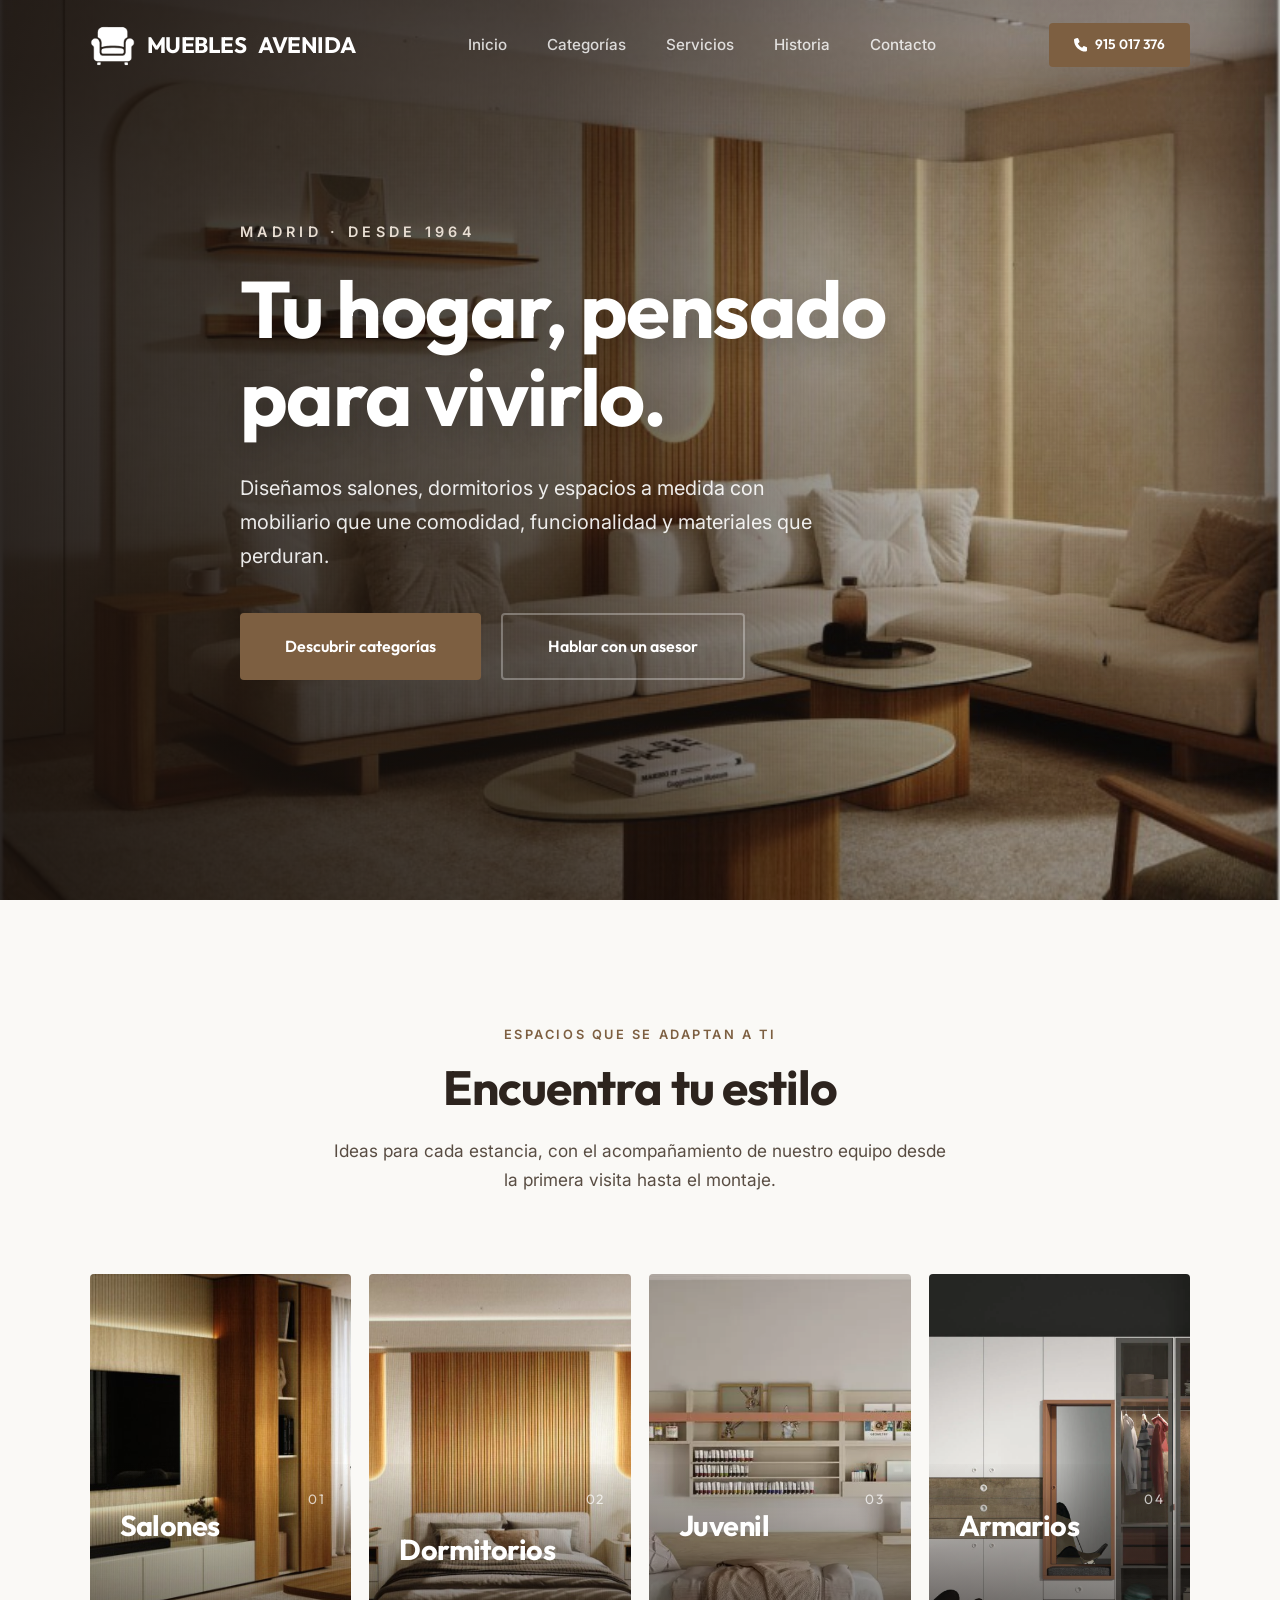
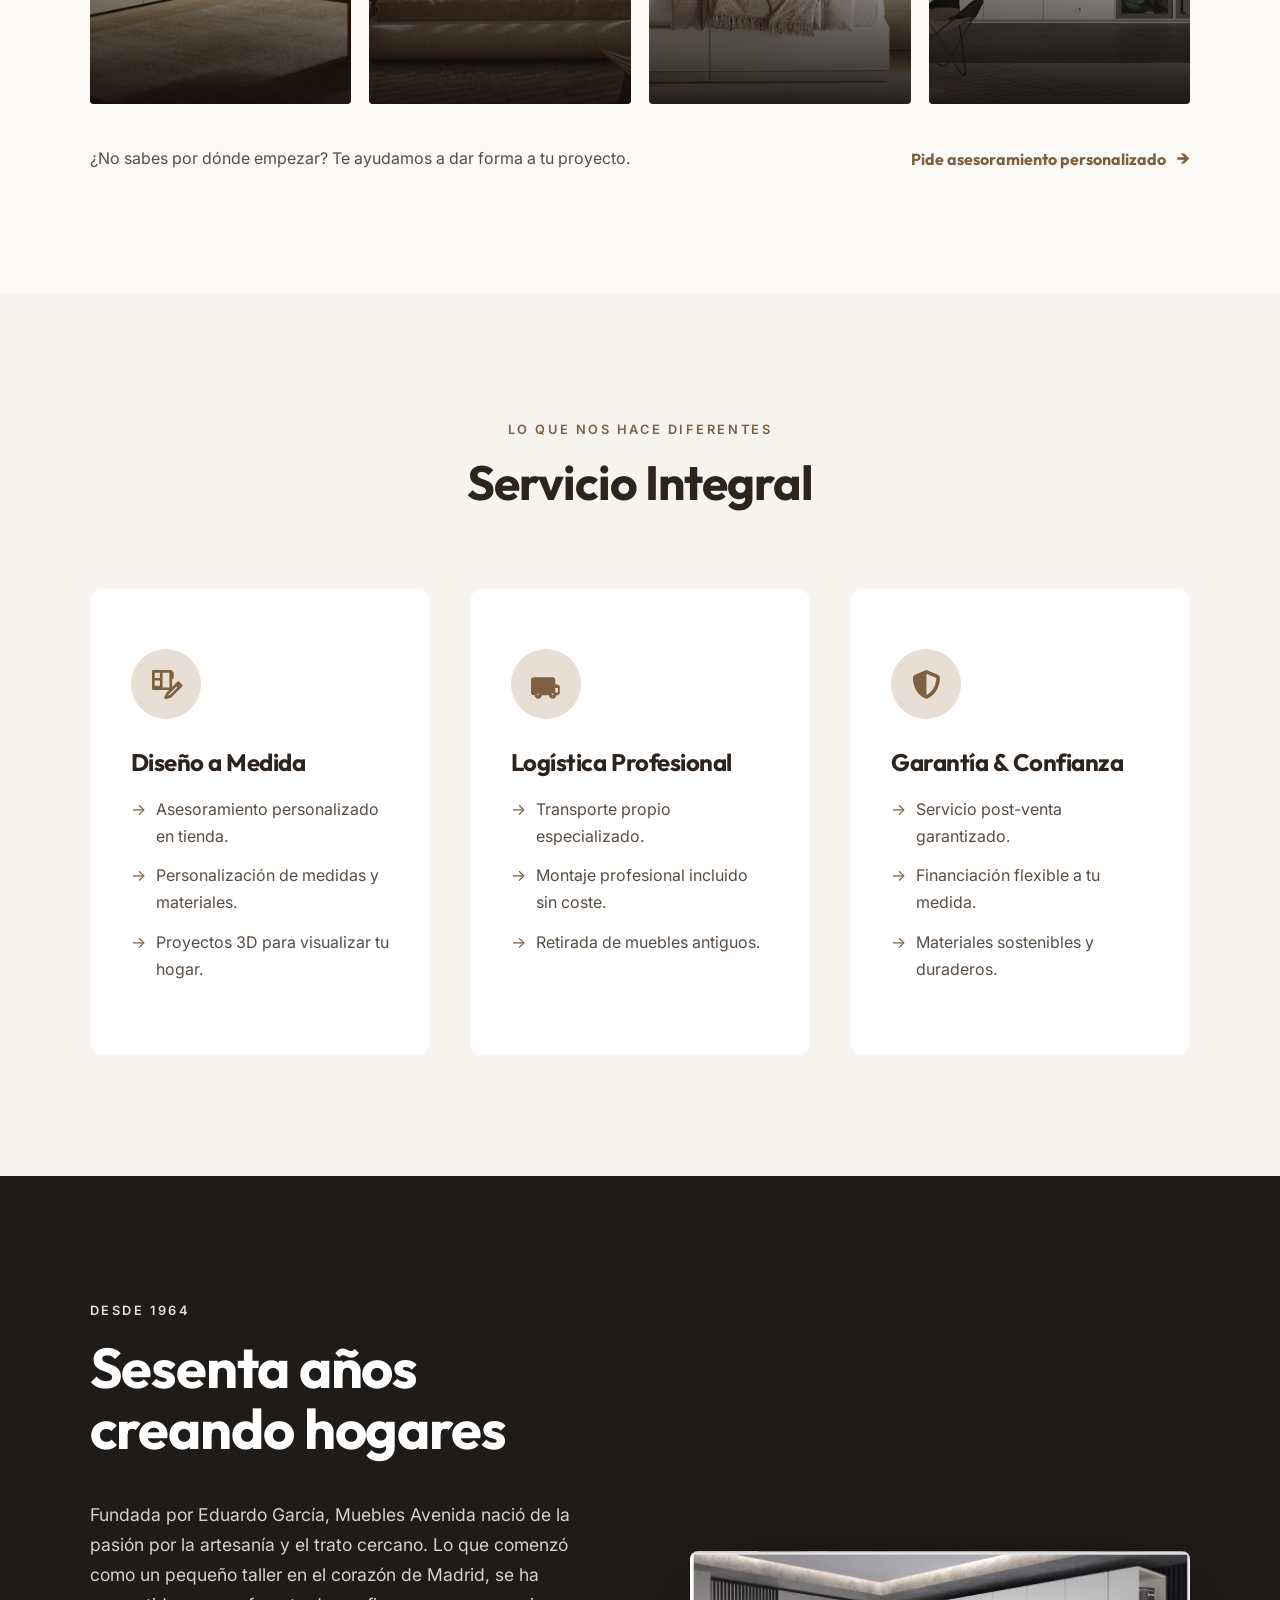
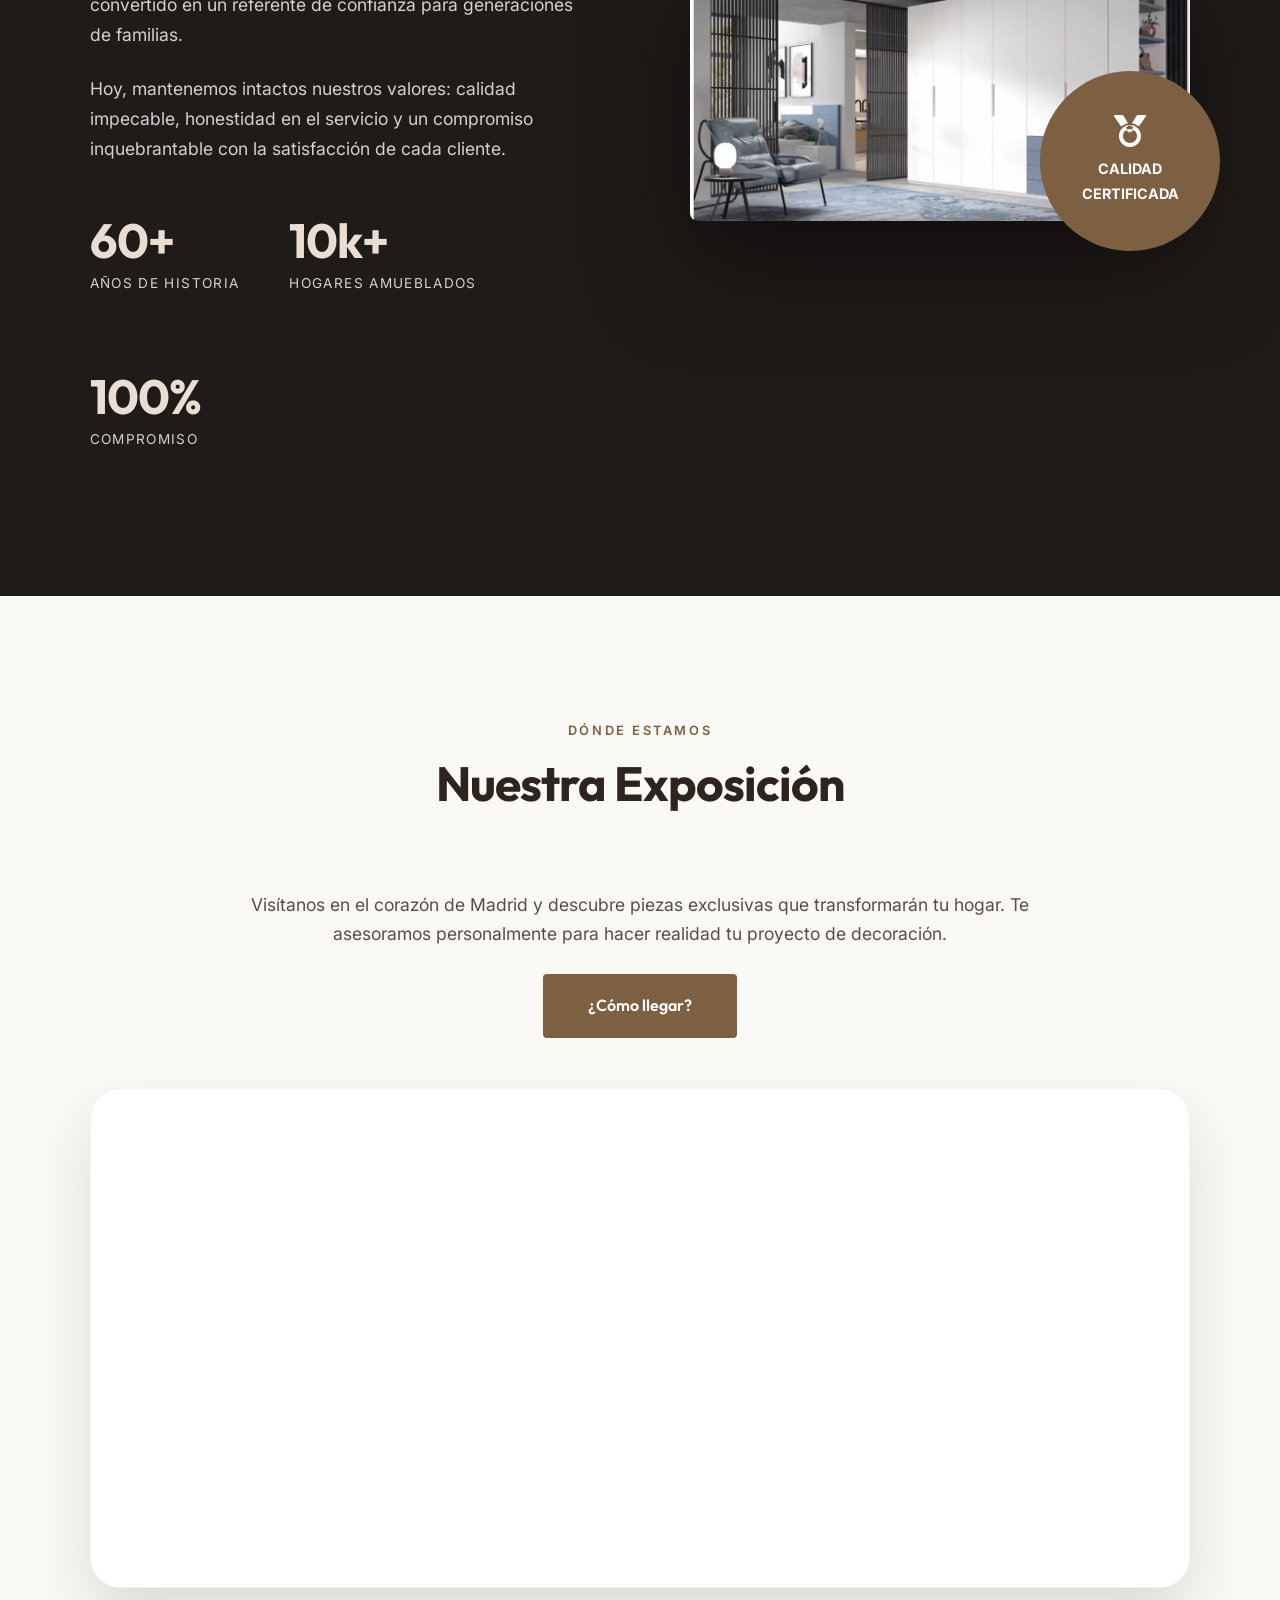
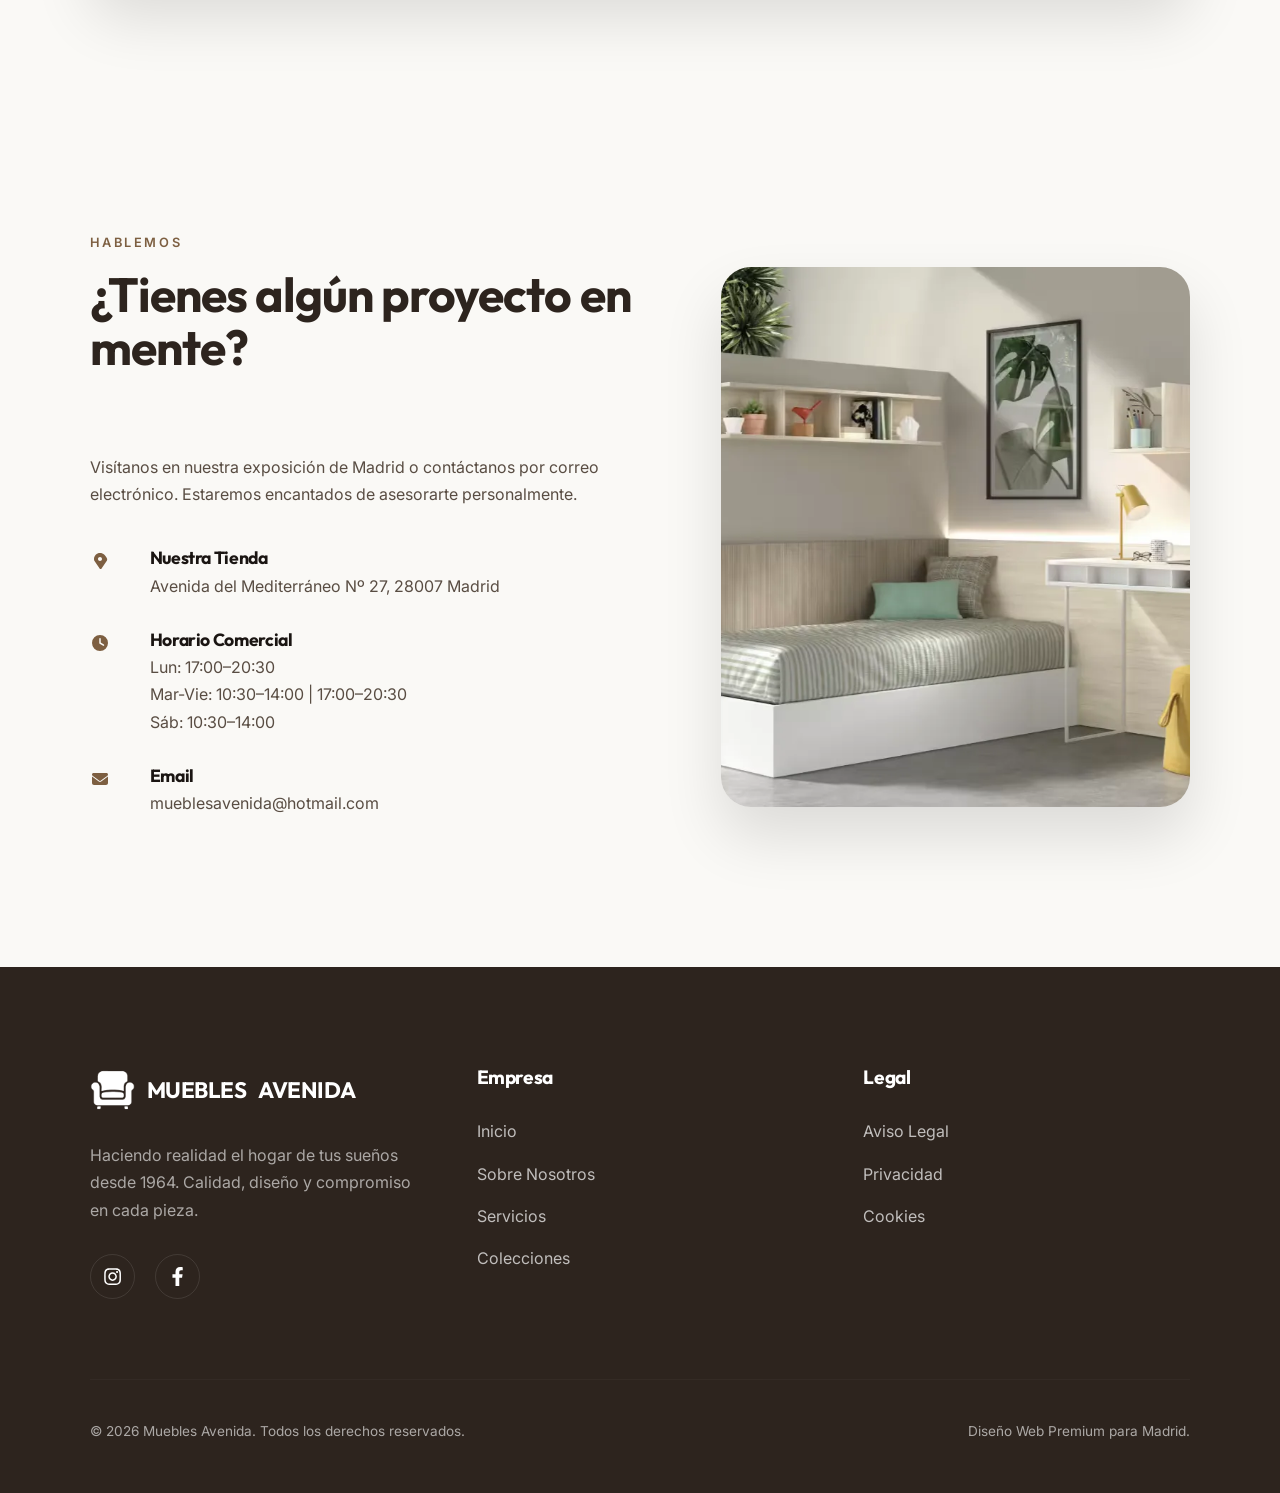
==== commit 3dd6f018: "organizacion de imagenes" ====
--- a/index.html
+++ b/index.html
@@ -10,7 +10,7 @@
     <link rel="canonical" href="https://www.mueblesavenida.com">
     <meta property="og:title" content="Muebles Avenida | Mobiliario Premium en Madrid">
     <meta property="og:description" content="Elegancia, calidad y tradición desde 1964. Transformamos tu hogar con diseños a medida.">
-    <meta property="og:image" content="assets/catalogo-2026/salon-sofa-modular-madera.jpg">
+    <meta property="og:image" content="assets/categorias/salones/salon-sofa-modular-madera.jpg">
     <meta property="og:url" content="https://www.mueblesavenida.com">
     <meta property="og:type" content="website">
     <meta name="twitter:card" content="summary_large_image">
@@ -32,7 +32,7 @@
       "@context": "https://schema.org",
       "@type": "FurnitureStore",
       "name": "Muebles Avenida",
-      "image": "assets/catalogo-2026/salon-sofa-modular-madera.jpg",
+      "image": "assets/categorias/salones/salon-sofa-modular-madera.jpg",
       "founder": "Eduardo García",
       "foundingDate": "1964",
       "address": {
@@ -90,7 +90,7 @@
     <noscript><link rel="stylesheet" href="style.css?v=1.1"></noscript>
     
     <!-- Favicon -->
-    <link rel="icon" type="image/webp" href="assets/favicon.webp">
+    <link rel="icon" type="image/webp" href="assets/branding/favicon.webp">
 </head>
 
 <body>
@@ -98,7 +98,7 @@
     <!-- Header -->
     <header id="header">
         <a href="#Inicio" class="logo" aria-label="Muebles Avenida - Volver al inicio">
-            <img src="assets/logo.webp" alt="Logo Muebles Avenida" width="45" height="45">
+            <img src="assets/branding/logo.webp" alt="Logo Muebles Avenida" width="45" height="45">
             MUEBLES<span>AVENIDA</span>
         </a>
         
@@ -129,7 +129,7 @@
     <section id="Inicio" class="hero">
         <div class="hero-bg">
             <picture>
-                <img src="assets/catalogo-2026/salon-sofa-modular-madera.jpg" alt="Salón contemporáneo con sofá modular y detalles de madera" width="617" height="829" fetchpriority="high">
+                <img src="assets/categorias/salones/salon-sofa-modular-madera.jpg" alt="Salón contemporáneo con sofá modular y detalles de madera" width="617" height="829" fetchpriority="high">
             </picture>
         </div>
         <div class="container">
@@ -155,8 +155,8 @@
             </div>
             
             <div class="collections-grid">
-                <a class="collection-card collection-card--wide" href="#Contacto" data-reveal>
-                    <img src="assets/catalogo-2026/salon-tv-panel-madera-integrado.jpg" alt="Salón elegante con mueble de televisión y panel de madera" width="499" height="766" loading="lazy">
+                <a class="collection-card" href="#Contacto" data-reveal>
+                    <img src="assets/categorias/salones/salon-tv-panel-madera-integrado.jpg" alt="Salón elegante con mueble de televisión y panel de madera" width="499" height="766" loading="lazy">
                     <div class="collection-overlay">
                         <span class="collection-number">01</span>
                         <h3>Salones</h3>
@@ -165,7 +165,7 @@
                     </div>
                 </a>
                 <a class="collection-card" href="#Contacto" data-reveal>
-                    <img src="assets/catalogo-2026/dormitorio-cabecero-listones-madera.jpg" alt="Dormitorio con cama y cabecero de listones de madera" width="510" height="648" loading="lazy">
+                    <img src="assets/categorias/dormitorios/dormitorio-cabecero-listones-madera.jpg" alt="Dormitorio con cama y cabecero de listones de madera" width="510" height="648" loading="lazy">
                     <div class="collection-overlay">
                         <span class="collection-number">02</span>
                         <h3>Dormitorios</h3>
@@ -174,7 +174,7 @@
                     </div>
                 </a>
                 <a class="collection-card" href="#Contacto" data-reveal>
-                    <img src="assets/catalogo-2026/dormitorio-juvenil-cama-escritorio.png" alt="Dormitorio juvenil con cama, escritorio y estanterías" width="1270" height="766" loading="lazy">
+                    <img src="assets/categorias/juvenil/dormitorio-juvenil-cama-escritorio.png" alt="Dormitorio juvenil con cama, escritorio y estanterías" width="1270" height="766" loading="lazy">
                     <div class="collection-overlay">
                         <span class="collection-number">03</span>
                         <h3>Juvenil</h3>
@@ -183,20 +183,11 @@
                     </div>
                 </a>
                 <a class="collection-card" href="#Contacto" data-reveal>
-                    <img src="assets/catalogo-2026/armario-modular-puertas-cristal.png" alt="Armario modular blanco con espejo y puertas de cristal" width="708" height="763" loading="lazy">
+                    <img src="assets/categorias/armarios/armario-modular-puertas-cristal.png" alt="Armario modular blanco con espejo y puertas de cristal" width="708" height="763" loading="lazy">
                     <div class="collection-overlay">
                         <span class="collection-number">04</span>
                         <h3>Armarios</h3>
-                        <p>Organización inteligente para aprovechar cada centímetro.</p>
-                        <span class="collection-link">Ver inspiración <b>→</b></span>
-                    </div>
-                </a>
-                <a class="collection-card collection-card--feature" href="#Contacto" data-reveal>
-                    <img src="assets/catalogo-2026/vestidor-espejo-redondo-iluminado.jpg" alt="Vestidor con armarios de cristal oscuro y espejo circular iluminado" width="574" height="630" loading="lazy">
-                    <div class="collection-overlay">
-                        <span class="collection-number">05</span>
-                        <h3>Vestidores</h3>
-                        <p>Un espacio personal donde cada detalle tiene su lugar.</p>
+                        <p>Armarios y vestidores a medida para aprovechar cada centímetro.</p>
                         <span class="collection-link">Ver inspiración <b>→</b></span>
                     </div>
                 </a>
@@ -276,8 +267,8 @@
             </div>
             <div class="history-img-wrapper" data-reveal>
                 <picture>
-                    <source srcset="assets/service1.webp" type="image/webp">
-                    <img src="assets/service1.webp" alt="Interior de nuestra exposición histórica" width="800" height="600" loading="lazy">
+                    <source srcset="assets/home/service1.webp" type="image/webp">
+                    <img src="assets/home/service1.webp" alt="Interior de nuestra exposición histórica" width="800" height="600" loading="lazy">
                 </picture>
                 <div class="floating-badge">
                     <svg class="icon-svg" viewBox="0 0 512 512" aria-hidden="true" style="font-size: 2rem; margin-bottom: 10px;"><path d="M223.75 130.75L154.62 15.54A31.997 31.997 0 0 0 127.18 0H16.03C3.08 0-4.5 14.57 2.92 25.18l111.27 158.96c29.72-27.77 67.52-46.83 109.56-53.39zM495.97 0H384.82c-11.24 0-21.66 5.9-27.44 15.54l-69.13 115.21c42.04 6.56 79.84 25.62 109.56 53.38L509.08 25.18C516.5 14.57 508.92 0 495.97 0zM256 160c-97.2 0-176 78.8-176 176s78.8 176 176 176 176-78.8 176-176-78.8-176-176-176zm0 288c-61.76 0-112-50.24-112-112s50.24-112 112-112 112 50.24 112 112-50.24 112-112 112zm-4.78-183.1l-24.93 17.61-9.51-26.11-26.11-9.51 17.61-24.93-17.61-24.93 26.11-9.51 9.51-26.11 24.93 17.61 24.93-17.61 9.51 26.11 26.11 9.51-17.61 24.93 17.61 24.93-26.11 9.51-9.51 26.11-24.93-17.61z"/></svg>
@@ -341,7 +332,7 @@
             </div>
 
             <div class="contact-image" data-reveal>
-                <img src="assets/service2.webp" alt="Dormitorio juvenil de nuestra colección" width="1216" height="760" loading="lazy">
+                <img src="assets/home/service2.webp" alt="Dormitorio juvenil de nuestra colección" width="1216" height="760" loading="lazy">
             </div>
 
         </div>
@@ -353,7 +344,7 @@
             <div class="footer-grid">
                 <div class="footer-col" data-reveal>
                     <a href="#" class="logo" style="margin-bottom: 30px;">
-                        <img src="assets/logo.webp" alt="Logo White" width="45" height="45">
+                        <img src="assets/branding/logo.webp" alt="Logo White" width="45" height="45">
                         <span style="color: white;">MUEBLES</span><span>AVENIDA</span>
                     </a>
                     <p style="opacity: 0.6; margin-bottom: 30px;">Haciendo realidad el hogar de tus sueños desde 1964. Calidad, diseño y compromiso en cada pieza.</p>
--- a/style.css
+++ b/style.css
@@ -399,6 +399,15 @@
     font-size: 1.8rem;
     border-radius: 50%;
     margin-bottom: 30px;
+}
+.services-grid .service-item:first-child .service-icon .icon-svg {
+    display: none;
+}
+.services-grid .service-item:first-child .service-icon::after {
+    content: '';
+    width: 38px;
+    height: 38px;
+    background: center / contain no-repeat url("data:image/svg+xml,%3Csvg xmlns='http://www.w3.org/2000/svg' viewBox='0 0 24 24' fill='none' stroke='%237D5F41' stroke-width='1.7' stroke-linecap='round' stroke-linejoin='round'%3E%3Cpath d='M4 4h11v11H4zM4 9h5V4m0 5v6m-5-1h5m7-9v3'/%3E%3Cpath d='m13 18 6.8-6.8 1.8 1.8-6.8 6.8-3.1.8z'/%3E%3Cpath d='m18.5 12.5 1.8 1.8'/%3E%3C/svg%3E");
 }
 .service-item h3 {
     font-size: 1.5rem;
--- a/style.css
+++ b/style.css
@@ -399,6 +399,15 @@
     font-size: 1.8rem;
     border-radius: 50%;
     margin-bottom: 30px;
+}
+.services-grid .service-item:first-child .service-icon .icon-svg {
+    display: none;
+}
+.services-grid .service-item:first-child .service-icon::after {
+    content: '';
+    width: 38px;
+    height: 38px;
+    background: center / contain no-repeat url("data:image/svg+xml,%3Csvg xmlns='http://www.w3.org/2000/svg' viewBox='0 0 24 24' fill='none' stroke='%237D5F41' stroke-width='1.7' stroke-linecap='round' stroke-linejoin='round'%3E%3Cpath d='M4 4h11v11H4zM4 9h5V4m0 5v6m-5-1h5m7-9v3'/%3E%3Cpath d='m13 18 6.8-6.8 1.8 1.8-6.8 6.8-3.1.8z'/%3E%3Cpath d='m18.5 12.5 1.8 1.8'/%3E%3C/svg%3E");
 }
 .service-item h3 {
     font-size: 1.5rem;
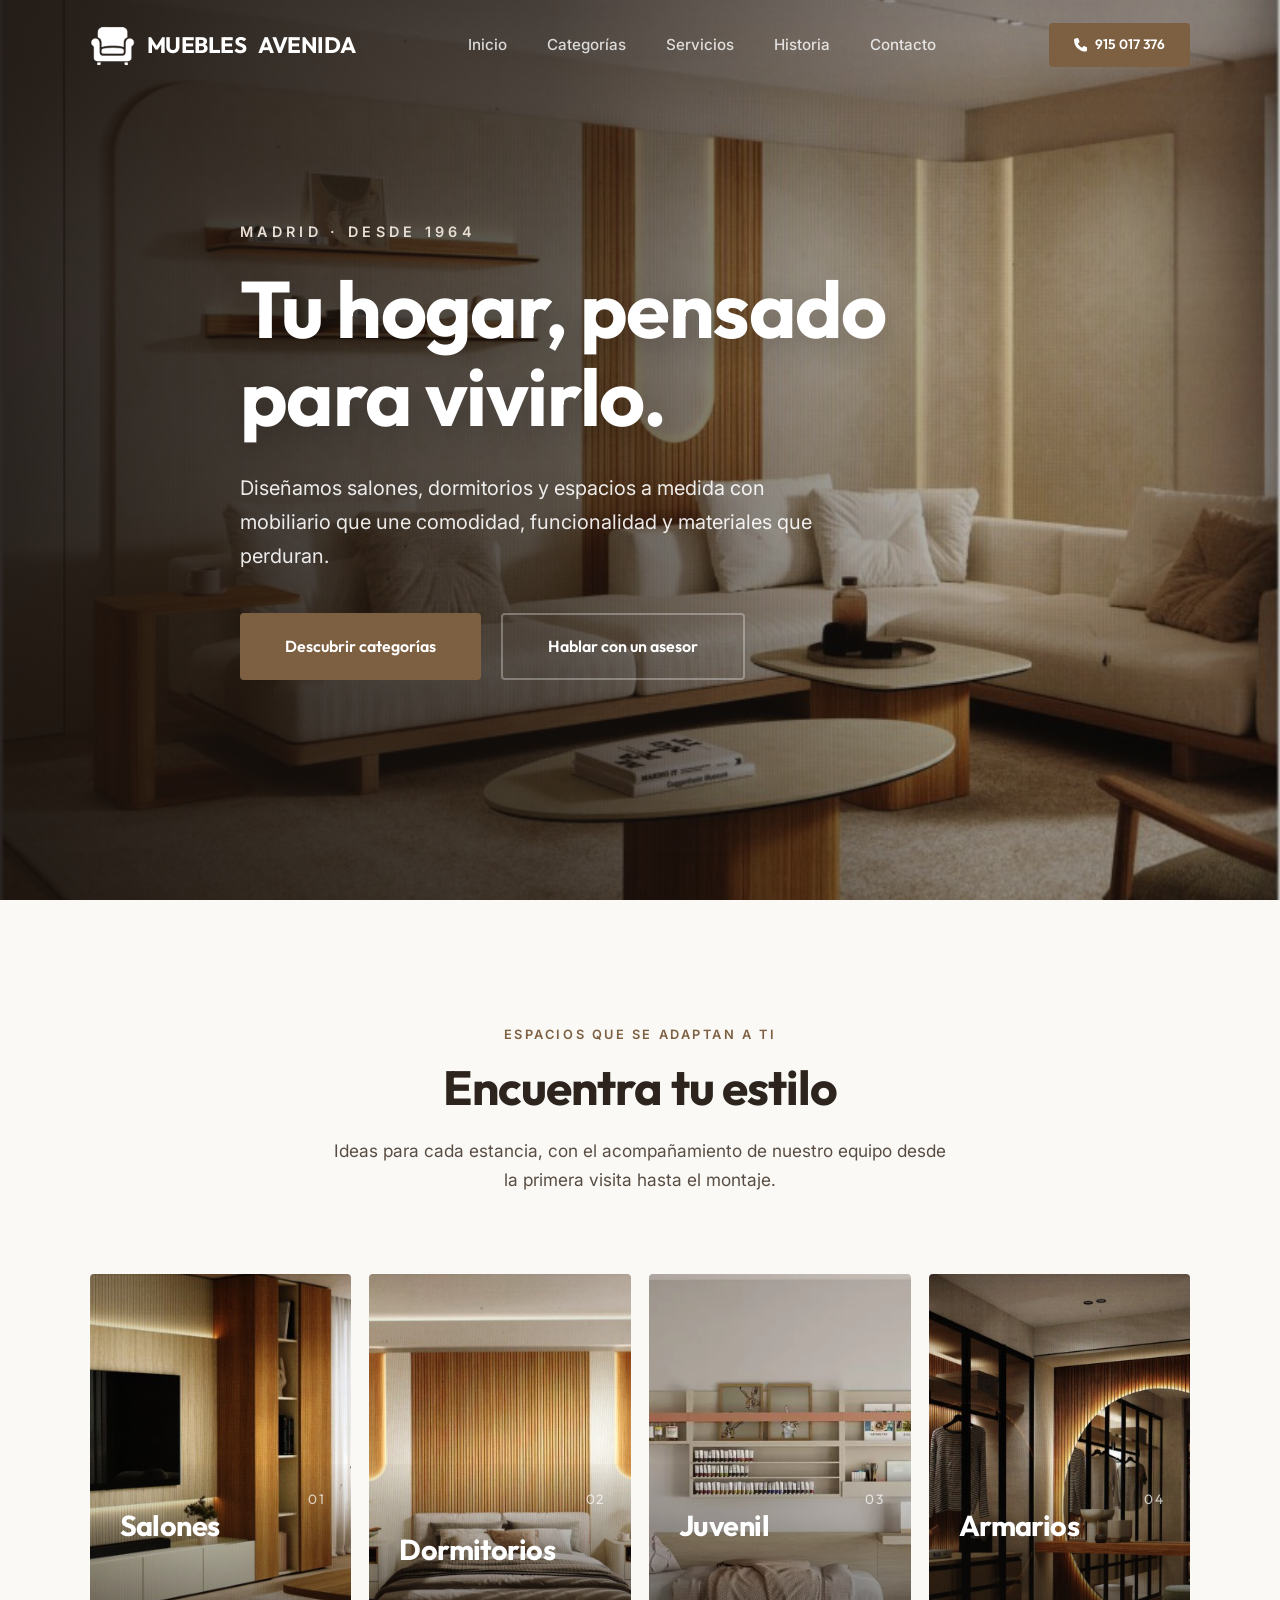
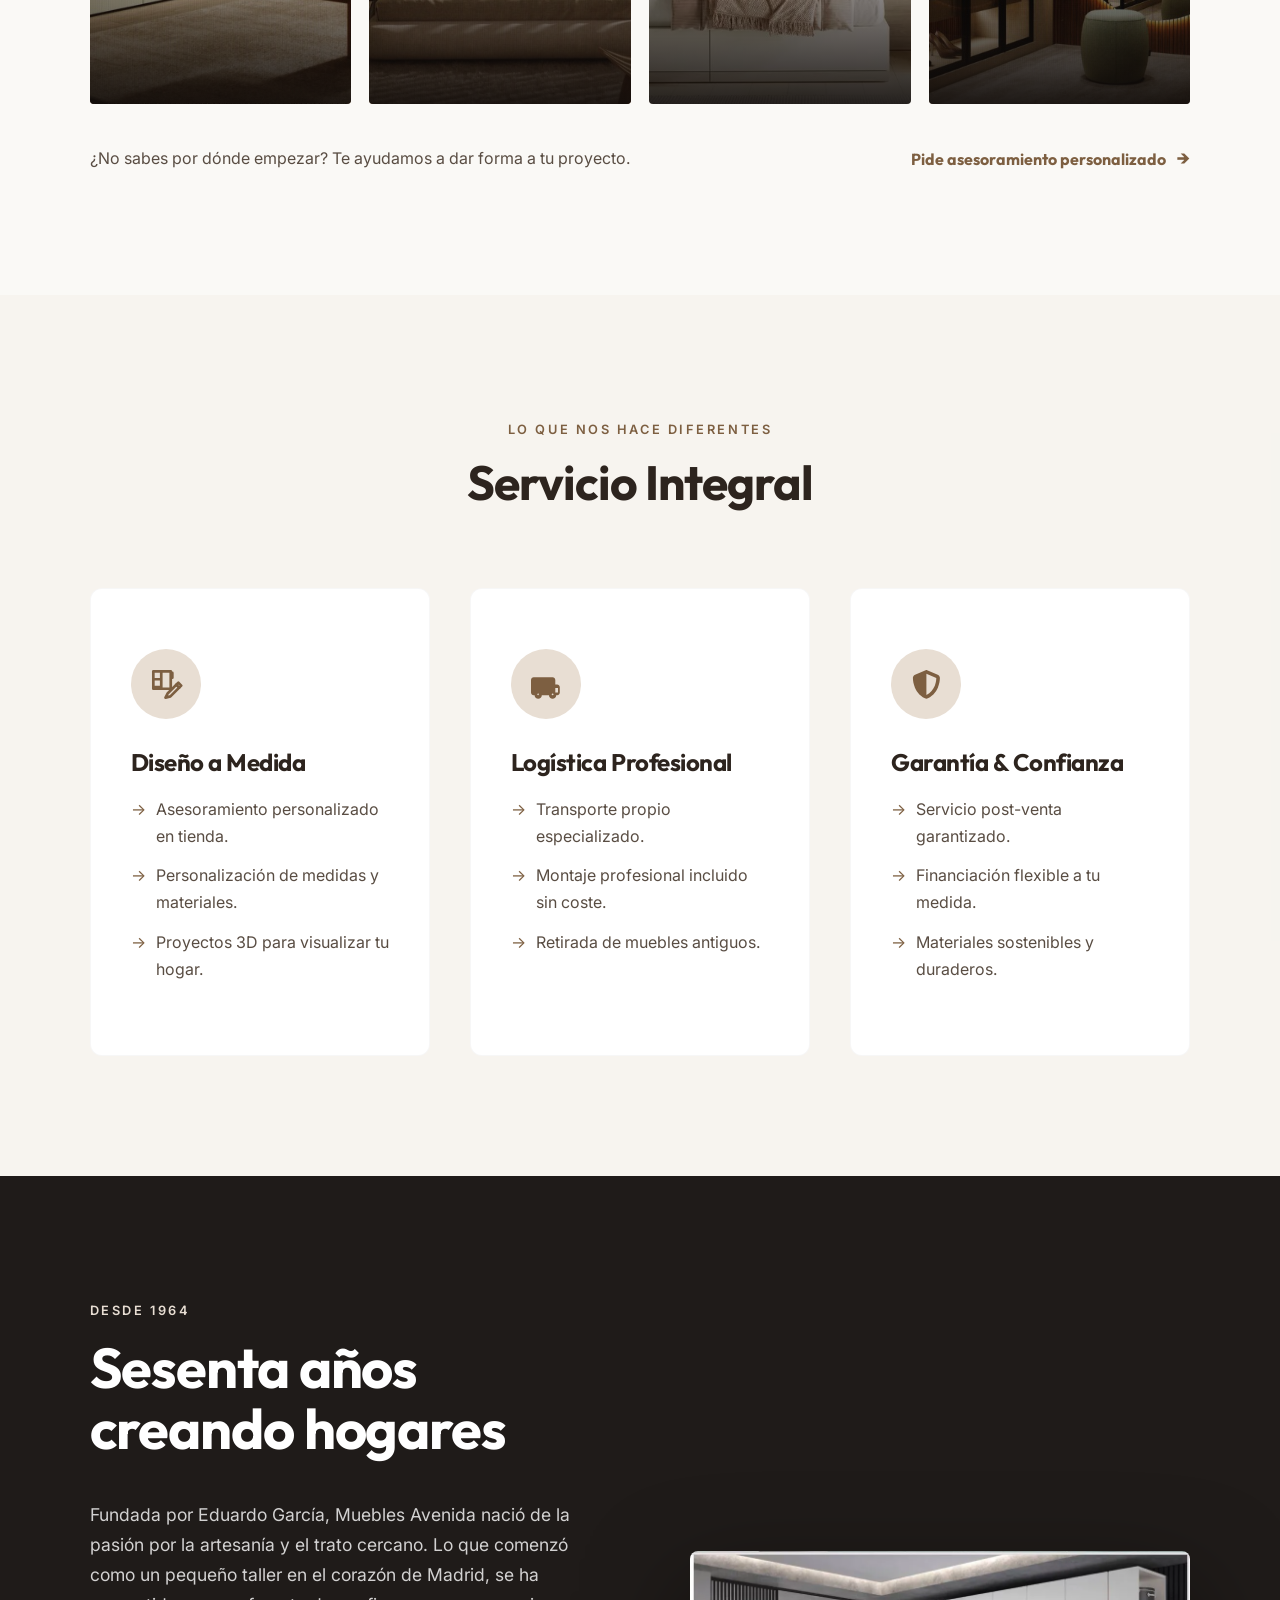
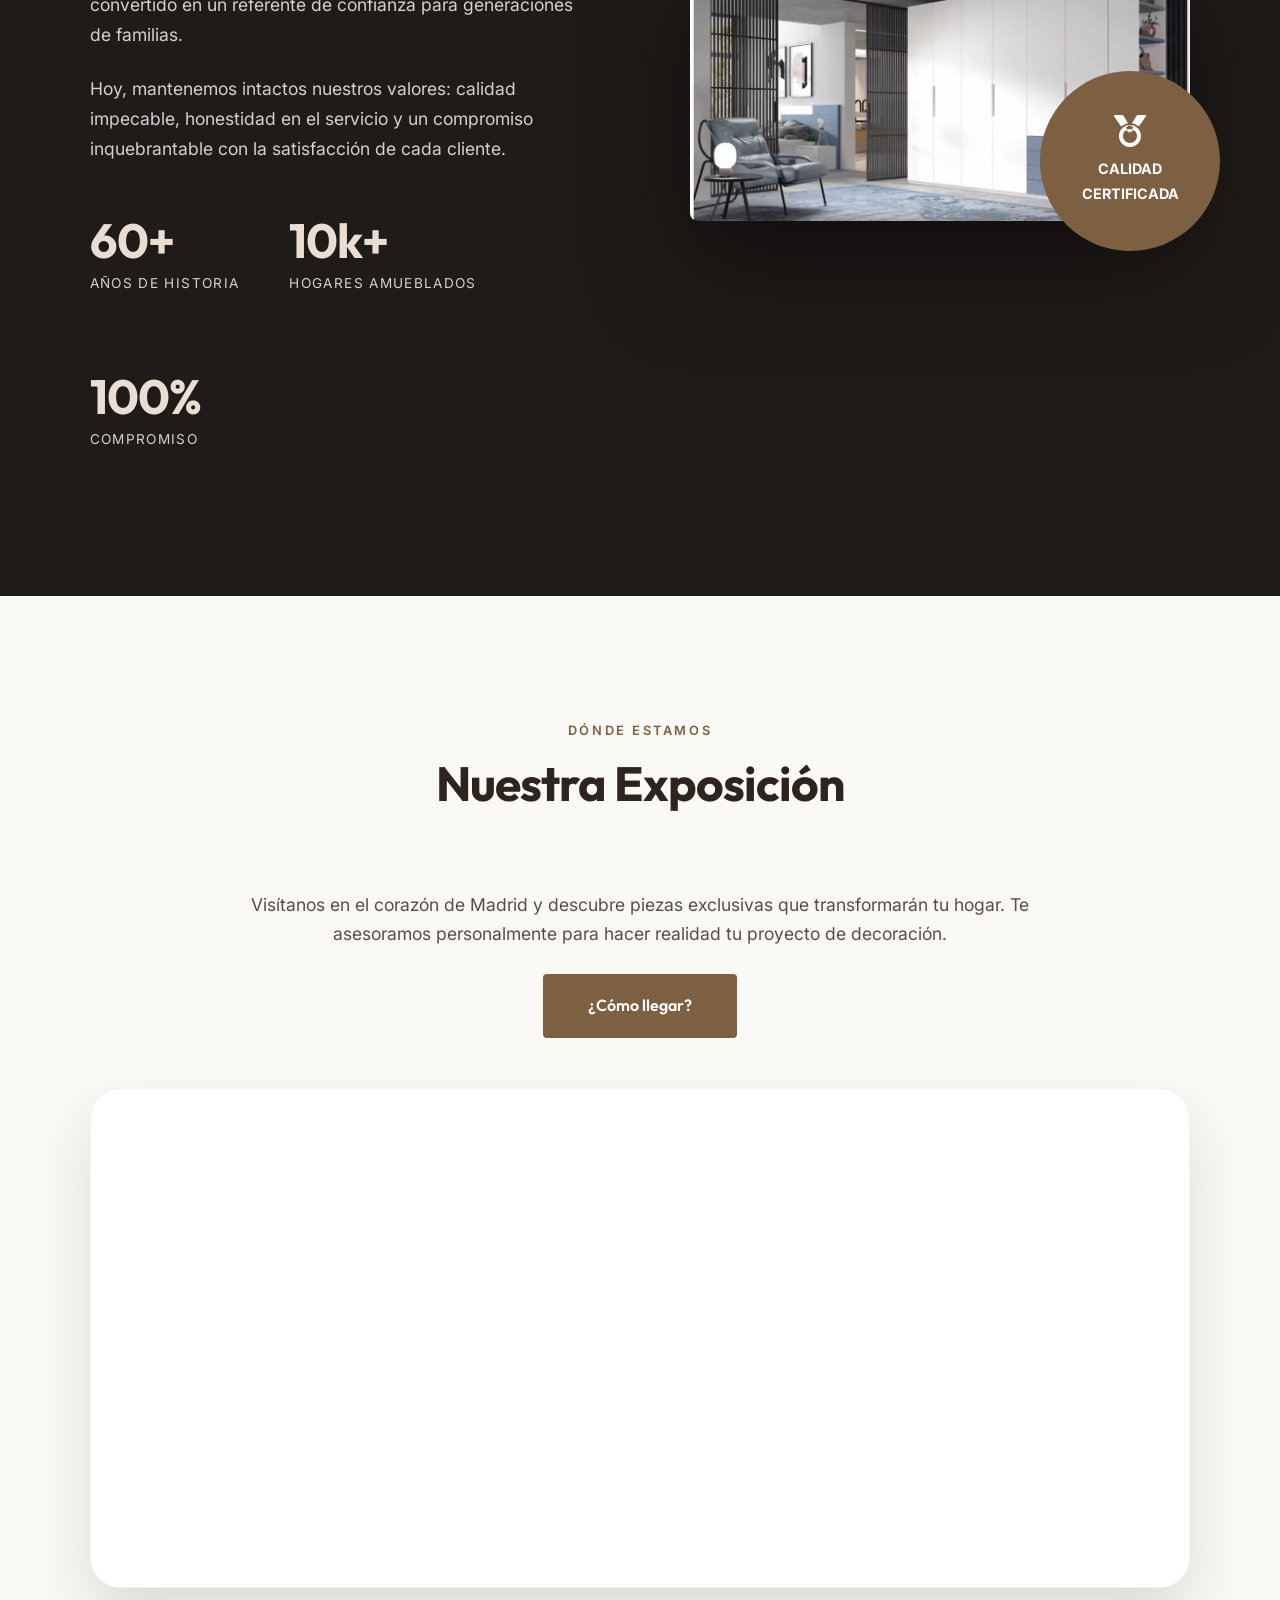
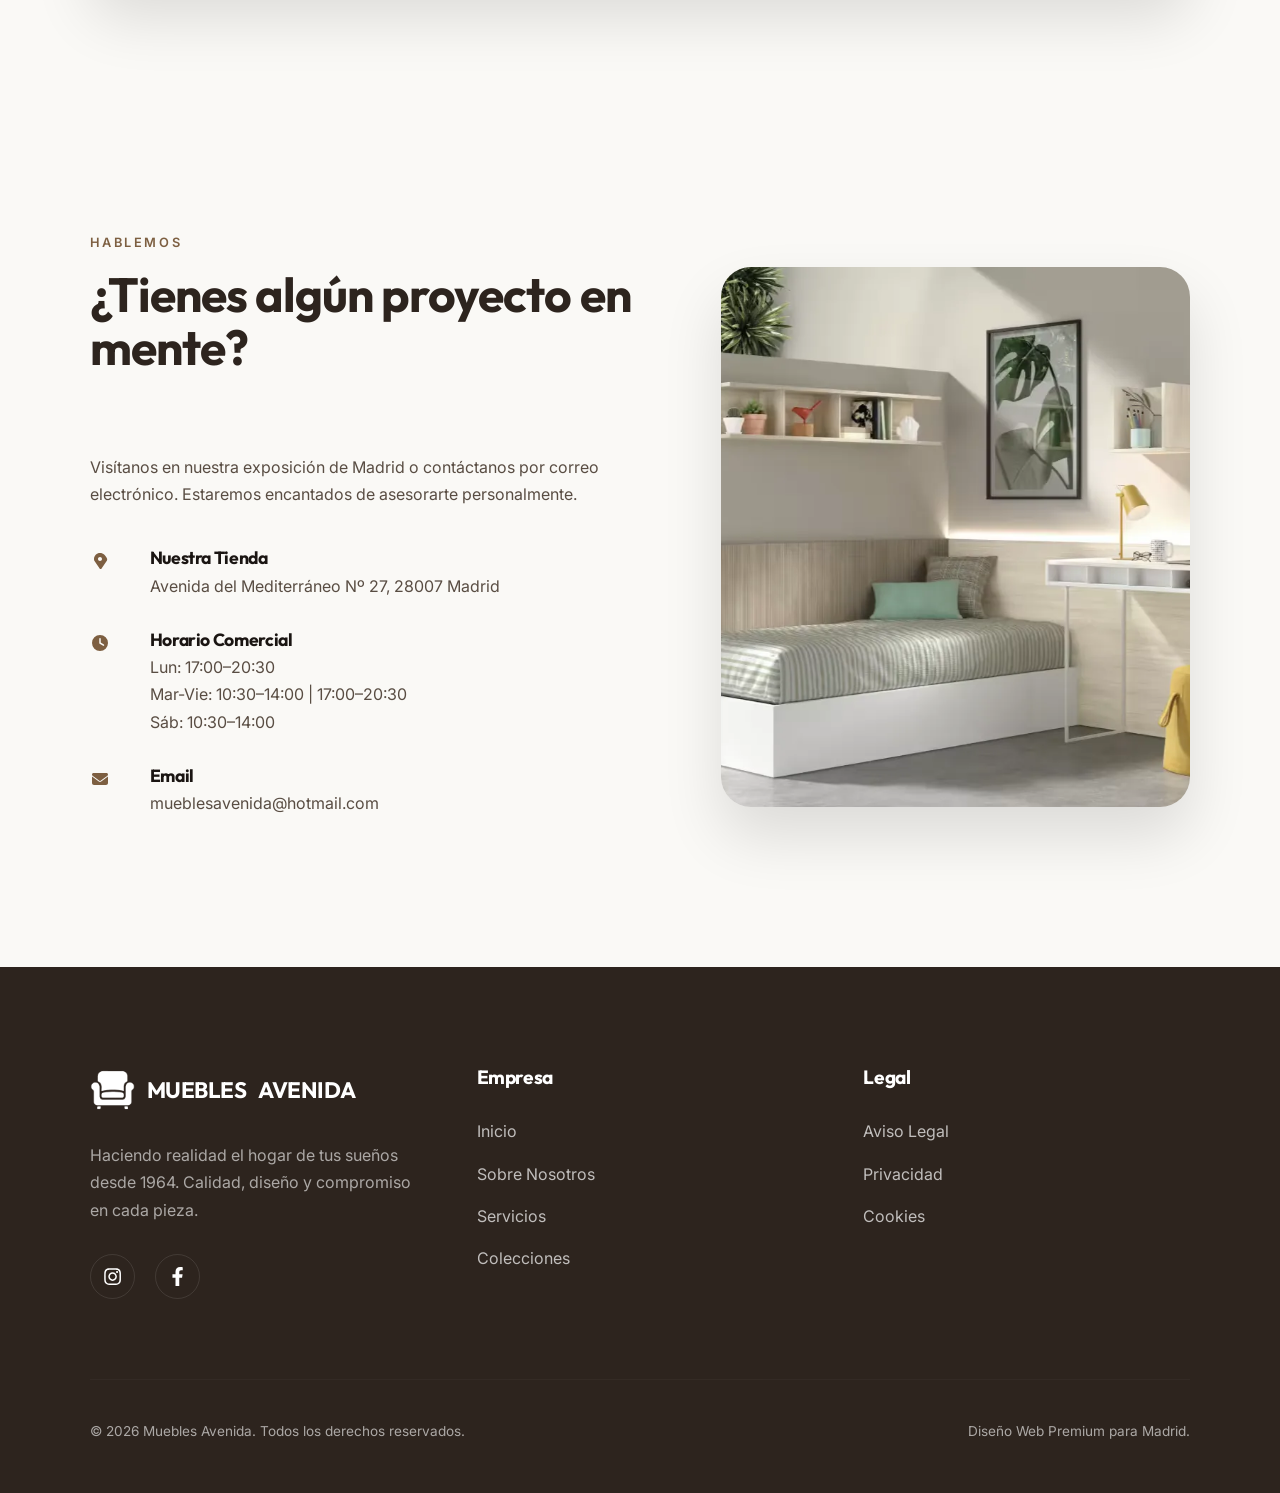
==== commit 1f1a9f12: "cambio de fotos" ====
--- a/index.html
+++ b/index.html
@@ -183,7 +183,7 @@
                     </div>
                 </a>
                 <a class="collection-card" href="#Contacto" data-reveal>
-                    <img src="assets/categorias/armarios/armario-modular-puertas-cristal.png" alt="Armario modular blanco con espejo y puertas de cristal" width="708" height="763" loading="lazy">
+                    <img src="assets/categorias/armarios/vestidor-espejo-redondo-iluminado.jpg" alt="Vestidor con armarios de cristal oscuro y espejo circular iluminado" width="574" height="630" loading="lazy">
                     <div class="collection-overlay">
                         <span class="collection-number">04</span>
                         <h3>Armarios</h3>
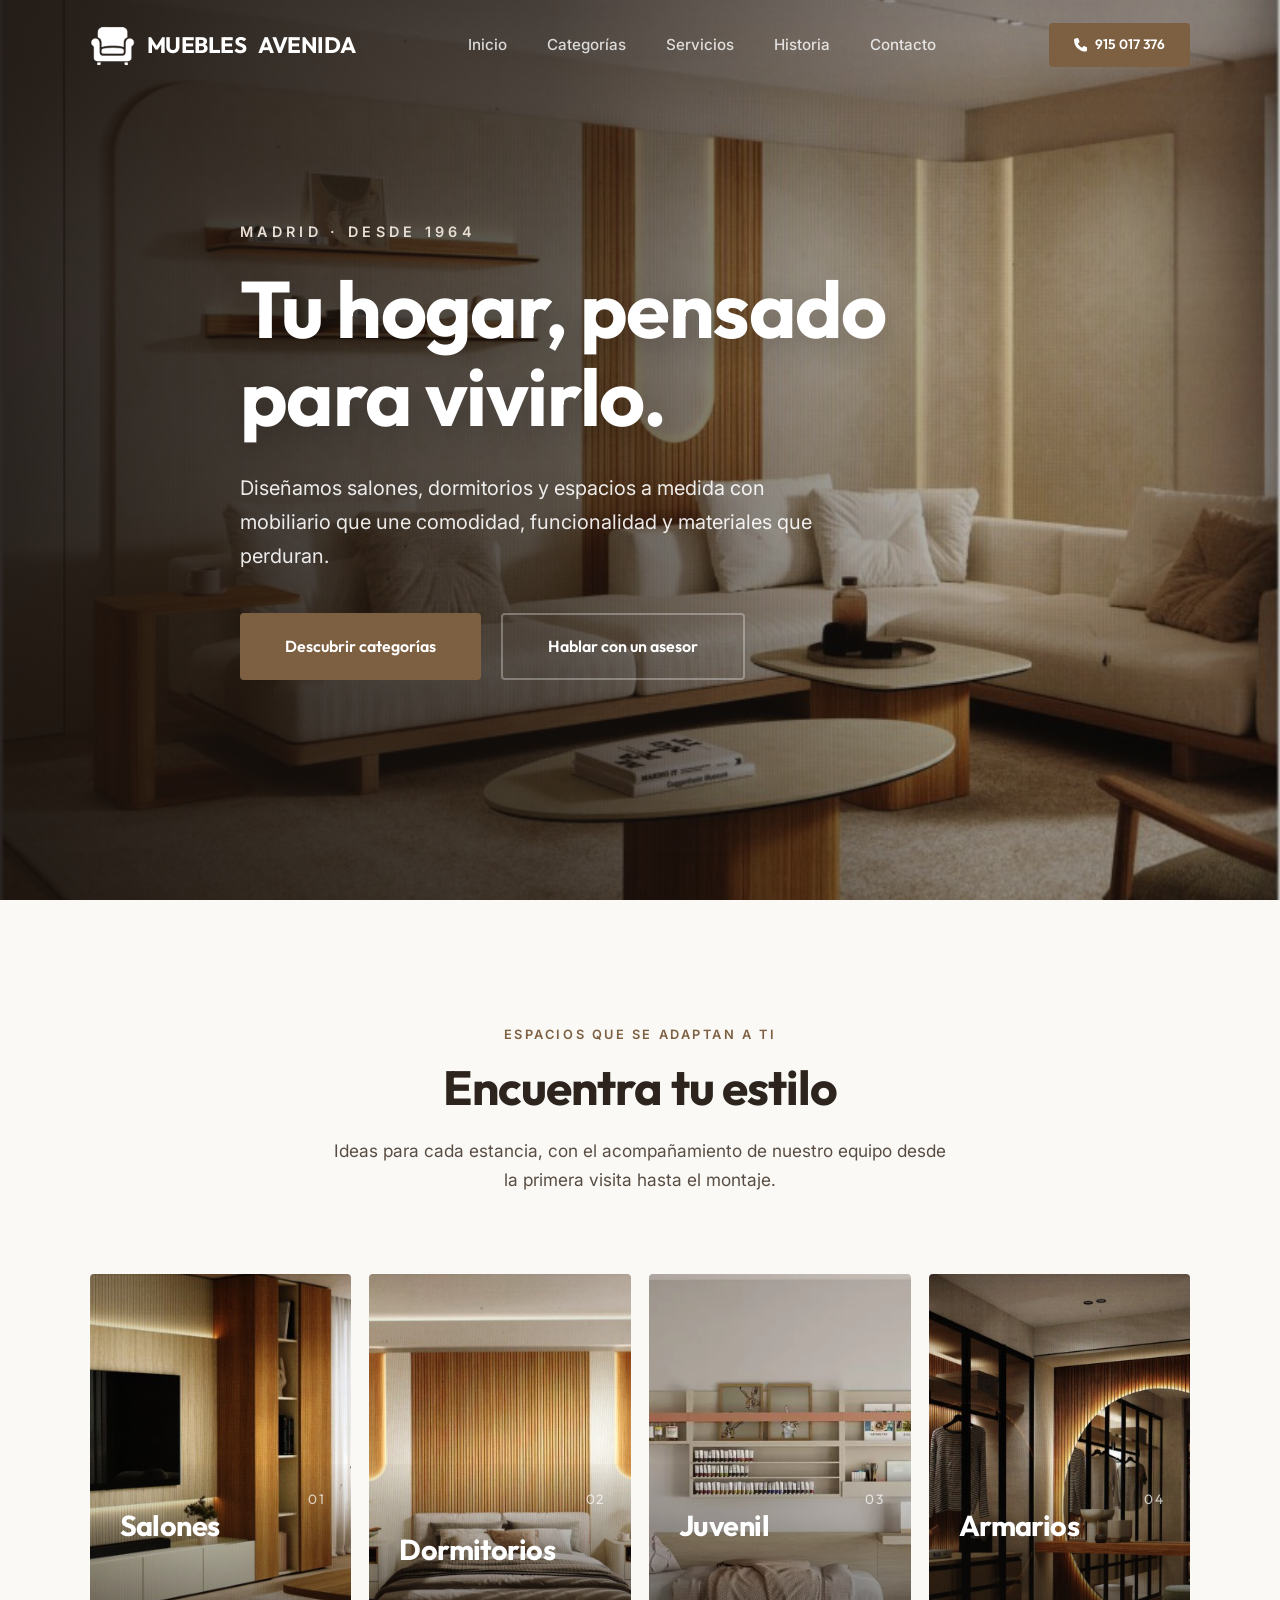
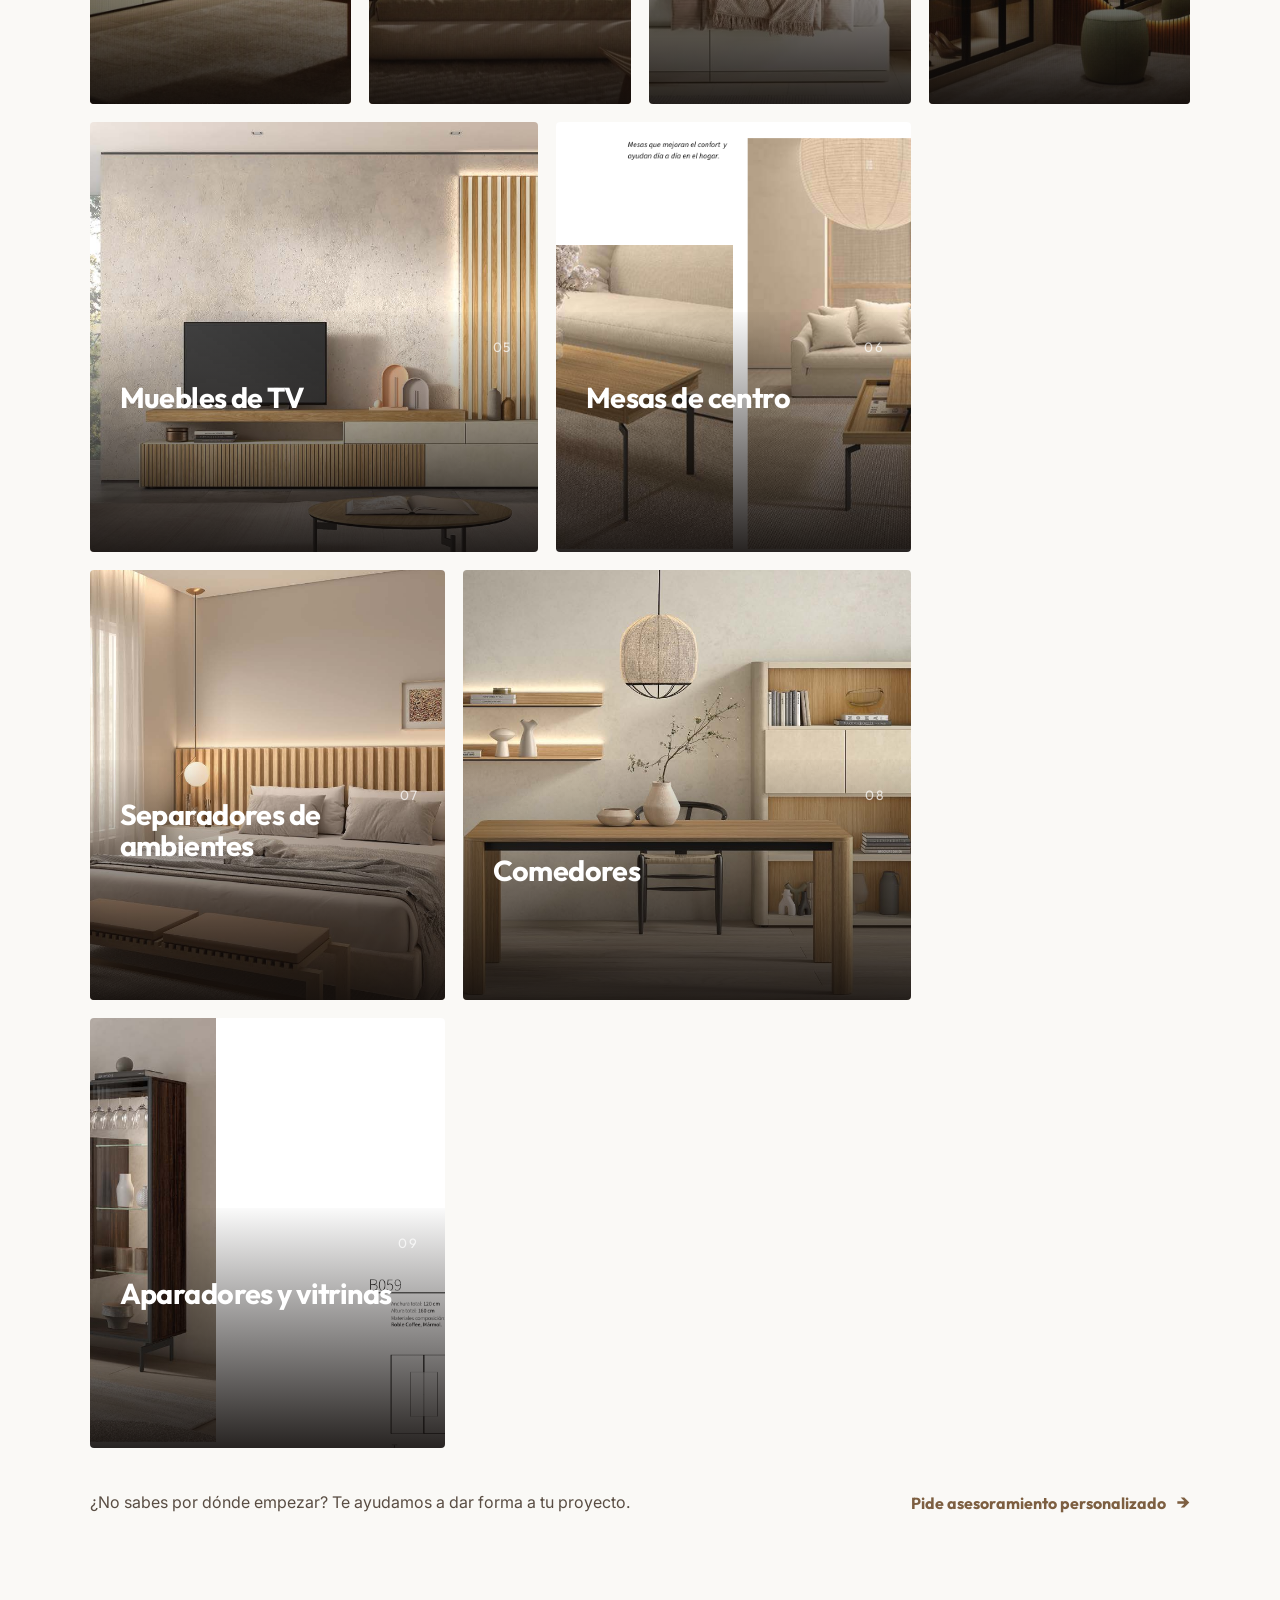
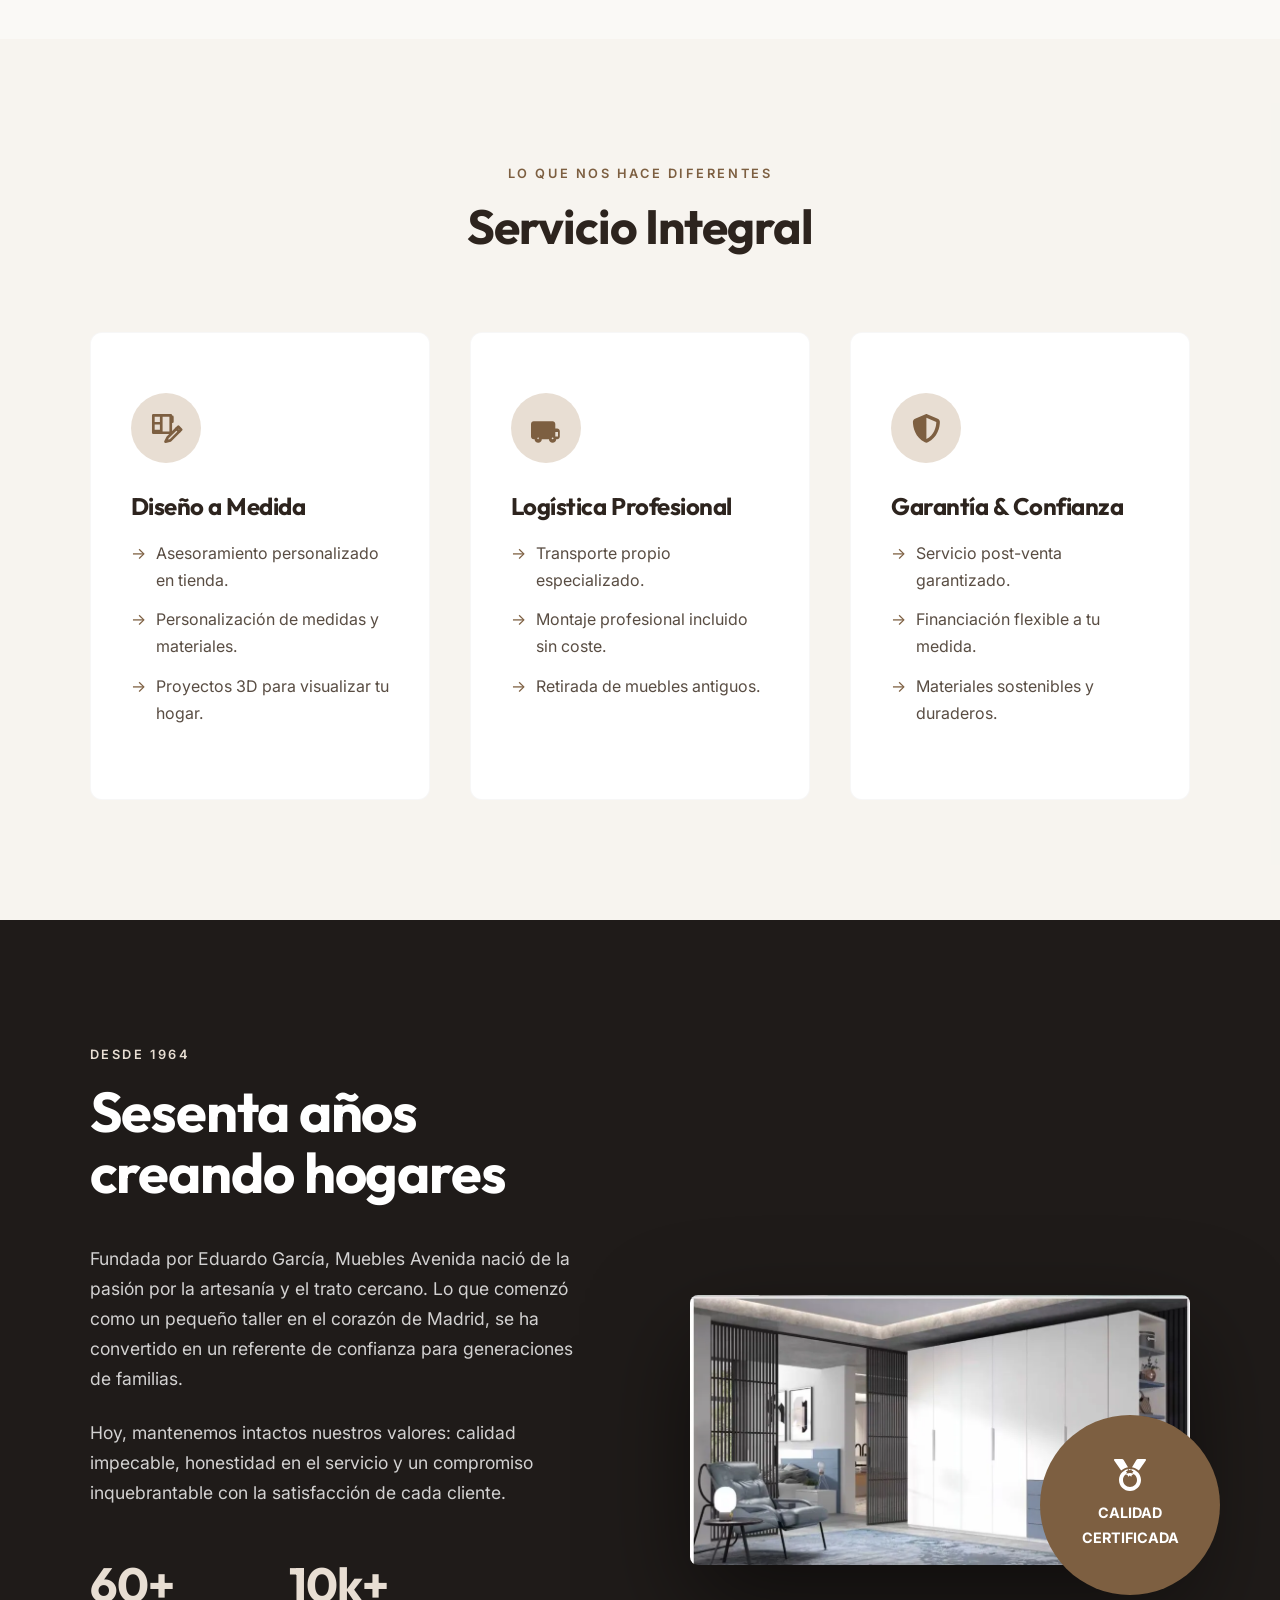
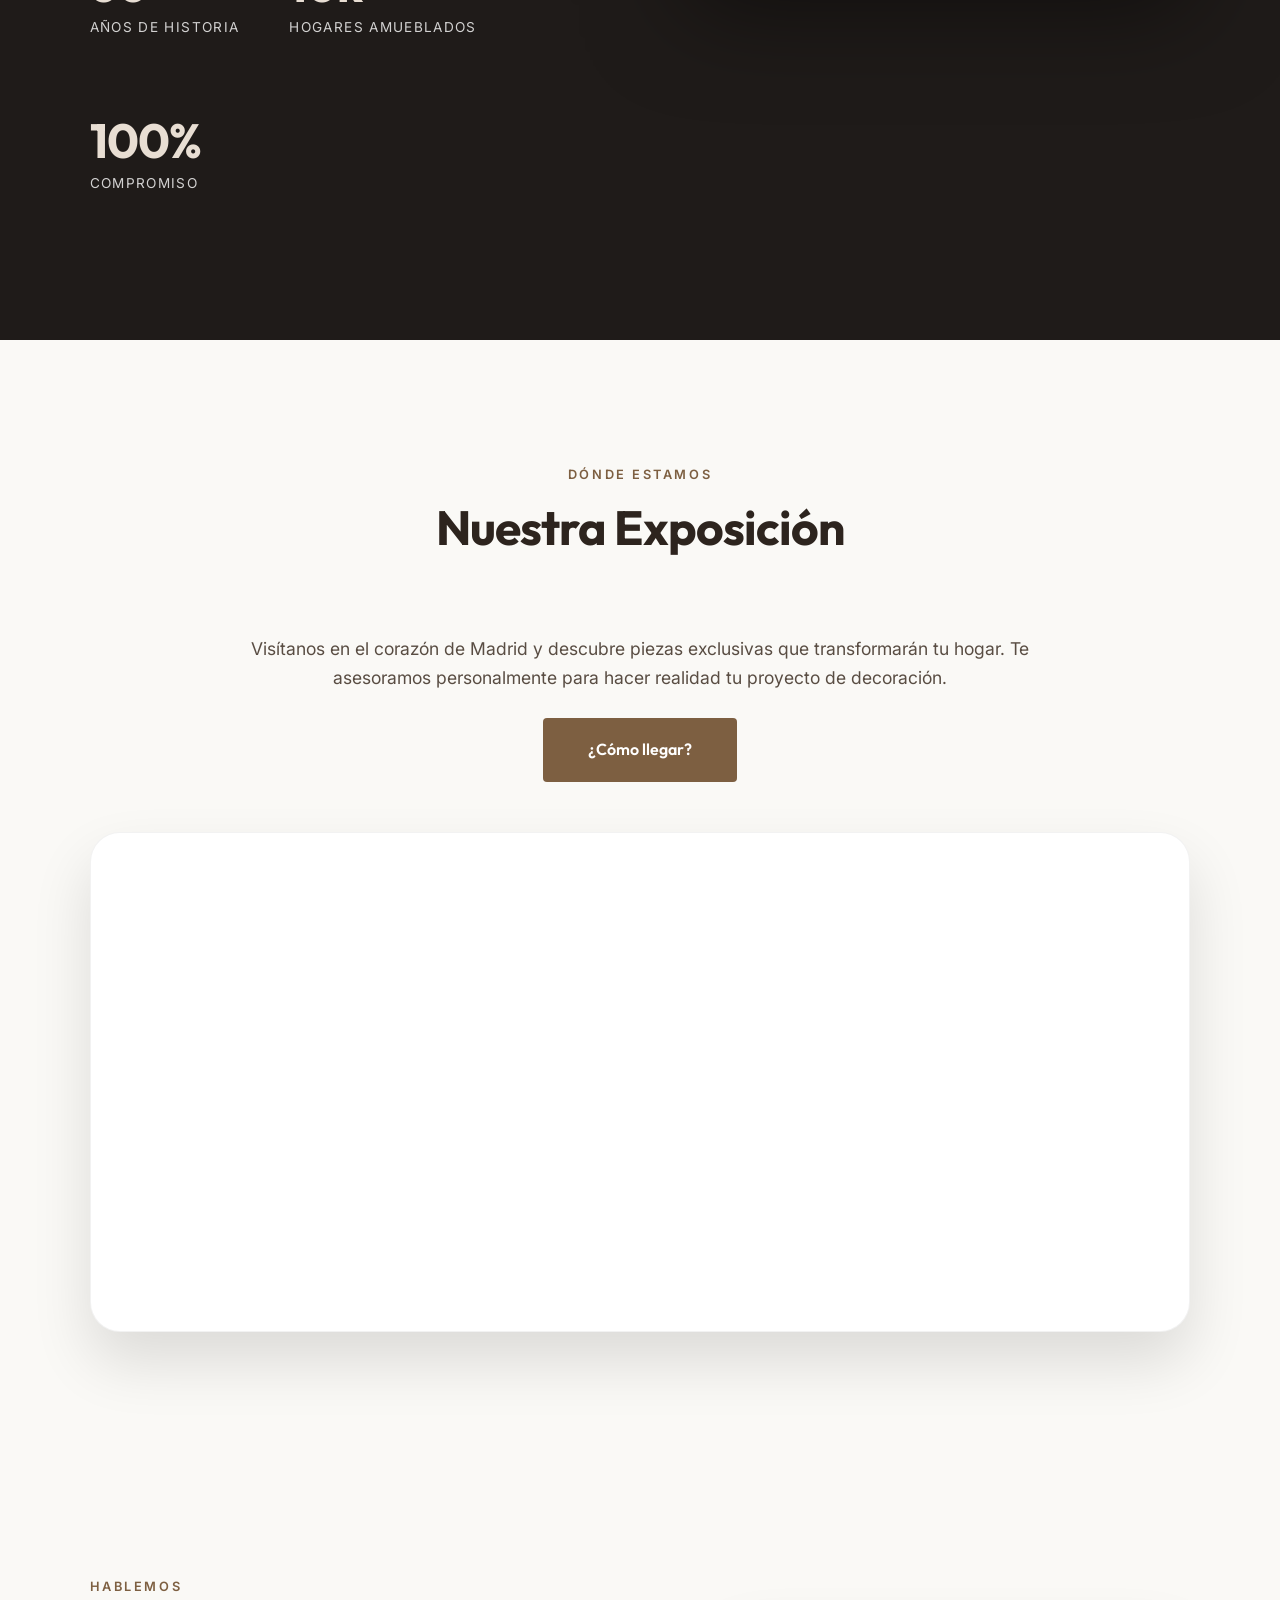
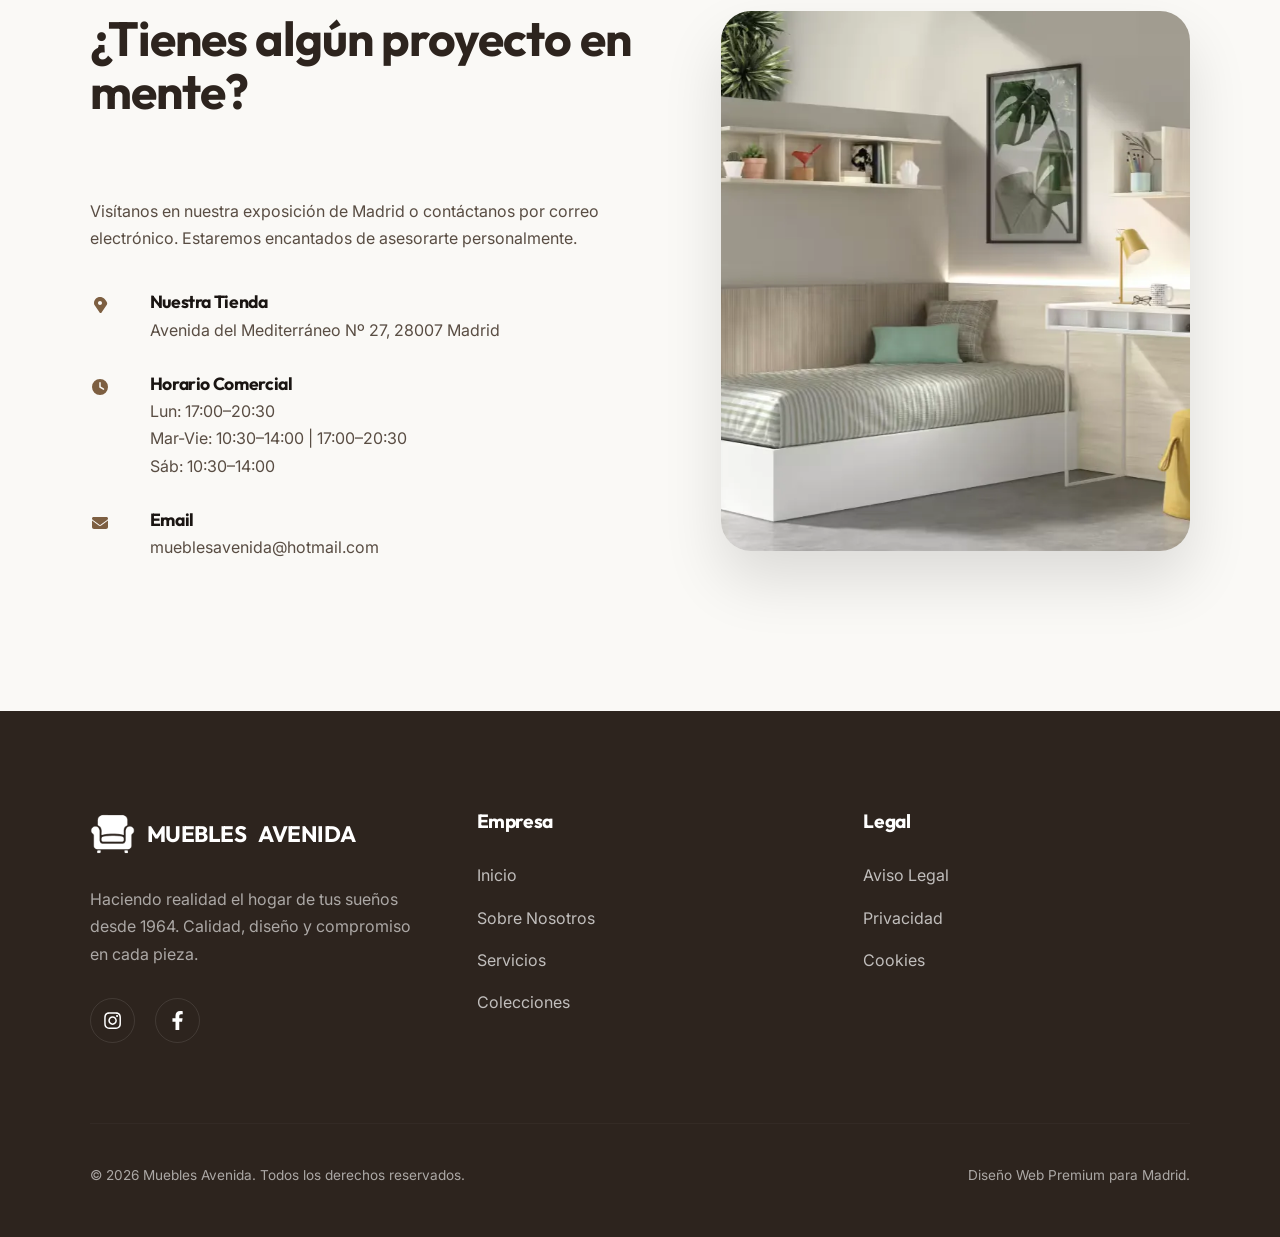
==== commit d77b6ec4: "nuevas categorias" ====
--- a/index.html
+++ b/index.html
@@ -86,8 +86,8 @@
     .icon-svg{width:1em;height:1em;vertical-align:-0.125em;fill:currentColor;display:inline-block}
     </style>
 
-    <link rel="preload" href="style.css?v=1.1" as="style" onload="this.onload=null;this.rel='stylesheet'">
-    <noscript><link rel="stylesheet" href="style.css?v=1.1"></noscript>
+    <link rel="preload" href="style.css?v=1.2" as="style" onload="this.onload=null;this.rel='stylesheet'">
+    <noscript><link rel="stylesheet" href="style.css?v=1.2"></noscript>
     
     <!-- Favicon -->
     <link rel="icon" type="image/webp" href="assets/branding/favicon.webp">
@@ -155,40 +155,85 @@
             </div>
             
             <div class="collections-grid">
-                <a class="collection-card" href="#Contacto" data-reveal>
+                <a class="collection-card" href="categoria.html?categoria=salones" data-reveal>
                     <img src="assets/categorias/salones/salon-tv-panel-madera-integrado.jpg" alt="Salón elegante con mueble de televisión y panel de madera" width="499" height="766" loading="lazy">
                     <div class="collection-overlay">
                         <span class="collection-number">01</span>
                         <h3>Salones</h3>
                         <p>Sofás, muebles de televisión y composiciones para compartir cada día.</p>
-                        <span class="collection-link">Ver inspiración <b>→</b></span>
-                    </div>
-                </a>
-                <a class="collection-card" href="#Contacto" data-reveal>
+                        <span class="collection-link">Ver galería <b>→</b></span>
+                    </div>
+                </a>
+                <a class="collection-card" href="categoria.html?categoria=dormitorios" data-reveal>
                     <img src="assets/categorias/dormitorios/dormitorio-cabecero-listones-madera.jpg" alt="Dormitorio con cama y cabecero de listones de madera" width="510" height="648" loading="lazy">
                     <div class="collection-overlay">
                         <span class="collection-number">02</span>
                         <h3>Dormitorios</h3>
                         <p>Descanso, orden y diseño a la medida de tu ritmo.</p>
-                        <span class="collection-link">Ver inspiración <b>→</b></span>
-                    </div>
-                </a>
-                <a class="collection-card" href="#Contacto" data-reveal>
+                        <span class="collection-link">Ver galería <b>→</b></span>
+                    </div>
+                </a>
+                <a class="collection-card" href="categoria.html?categoria=juvenil" data-reveal>
                     <img src="assets/categorias/juvenil/dormitorio-juvenil-cama-escritorio.png" alt="Dormitorio juvenil con cama, escritorio y estanterías" width="1270" height="766" loading="lazy">
                     <div class="collection-overlay">
                         <span class="collection-number">03</span>
                         <h3>Juvenil</h3>
                         <p>Soluciones que crecen con ellos: descanso, estudio y almacenaje.</p>
-                        <span class="collection-link">Ver inspiración <b>→</b></span>
-                    </div>
-                </a>
-                <a class="collection-card" href="#Contacto" data-reveal>
+                        <span class="collection-link">Ver galería <b>→</b></span>
+                    </div>
+                </a>
+                <a class="collection-card" href="categoria.html?categoria=armarios" data-reveal>
                     <img src="assets/categorias/armarios/vestidor-espejo-redondo-iluminado.jpg" alt="Vestidor con armarios de cristal oscuro y espejo circular iluminado" width="574" height="630" loading="lazy">
                     <div class="collection-overlay">
                         <span class="collection-number">04</span>
                         <h3>Armarios</h3>
                         <p>Armarios y vestidores a medida para aprovechar cada centímetro.</p>
-                        <span class="collection-link">Ver inspiración <b>→</b></span>
+                        <span class="collection-link">Ver galería <b>→</b></span>
+                    </div>
+                </a>
+                <a class="collection-card collection-card--wide" href="categoria.html?categoria=muebles-tv" data-reveal>
+                    <img src="assets/categorias/muebles-tv/mueble-tv-moderno-12.png" alt="Composición de mueble de televisión moderno" width="1419" height="754" loading="lazy">
+                    <div class="collection-overlay">
+                        <span class="collection-number">05</span>
+                        <h3>Muebles de TV</h3>
+                        <p>Composiciones actuales para integrar pantalla, almacenaje e iluminación.</p>
+                        <span class="collection-link">Ver 12 ambientes <b>→</b></span>
+                    </div>
+                </a>
+                <a class="collection-card collection-card--feature" href="categoria.html?categoria=mesas-de-centro" data-reveal>
+                    <img src="assets/categorias/mesas-de-centro/mesa-elevable-sofa-01.png" alt="Mesa de centro elevable frente a un sofá" width="853" height="532" loading="lazy">
+                    <div class="collection-overlay">
+                        <span class="collection-number">06</span>
+                        <h3>Mesas de centro</h3>
+                        <p>Diseños que combinan presencia, almacenaje y versatilidad.</p>
+                        <span class="collection-link">Ver 8 ambientes <b>→</b></span>
+                    </div>
+                </a>
+                <a class="collection-card collection-card--feature" href="categoria.html?categoria=separadores-de-ambientes" data-reveal>
+                    <img src="assets/categorias/separadores-de-ambientes/separador-listones-11.png" alt="Separador de ambientes de listones de madera" width="1257" height="784" loading="lazy">
+                    <div class="collection-overlay">
+                        <span class="collection-number">07</span>
+                        <h3>Separadores de ambientes</h3>
+                        <p>Listones y soluciones ligeras para definir espacios sin cerrarlos.</p>
+                        <span class="collection-link">Ver 11 ambientes <b>→</b></span>
+                    </div>
+                </a>
+                <a class="collection-card collection-card--wide" href="categoria.html?categoria=comedor" data-reveal>
+                    <img src="assets/categorias/comedor/comedor-mesa-madera-estanteria-04.png" alt="Comedor con mesa de madera y estantería" width="1306" height="775" loading="lazy">
+                    <div class="collection-overlay">
+                        <span class="collection-number">08</span>
+                        <h3>Comedores</h3>
+                        <p>Mesas, sillas y composiciones pensadas para reunirse.</p>
+                        <span class="collection-link">Ver galería <b>→</b></span>
+                    </div>
+                </a>
+                <a class="collection-card collection-card--feature" href="categoria.html?categoria=aparadores-y-vitrinas" data-reveal>
+                    <img src="assets/categorias/aparadores-y-vitrinas/vitrina-cristal-oscura-03.png" alt="Vitrina oscura con puertas de cristal" width="1702" height="682" loading="lazy">
+                    <div class="collection-overlay">
+                        <span class="collection-number">09</span>
+                        <h3>Aparadores y vitrinas</h3>
+                        <p>Almacenaje con carácter para poner en valor cada pieza.</p>
+                        <span class="collection-link">Ver galería <b>→</b></span>
                     </div>
                 </a>
             </div>
--- a/style.css
+++ b/style.css
@@ -372,6 +372,26 @@
     transform: translateY(0);
     opacity: 1;
 }
+
+/* Category gallery */
+.category-page { background: var(--bg-light); }
+.category-page header { background: var(--bg-light); }
+.category-hero { padding: 180px 7% 72px; background: var(--accent); }
+.category-hero .container { max-width: 1040px; }
+.category-back { display: inline-block; margin-bottom: 52px; color: var(--secondary); font-family: 'Outfit', sans-serif; font-weight: 700; text-decoration: none; }
+.category-back:hover { color: var(--primary); }
+.category-eyebrow, .gallery-count { display: block; color: var(--secondary); text-transform: uppercase; letter-spacing: .18em; font-size: .76rem; font-weight: 700; }
+.category-hero h1 { margin: 12px 0 20px; font-size: clamp(3rem, 6vw, 5.5rem); color: var(--primary); }
+.category-hero p { max-width: 620px; color: var(--text-muted); font-size: 1.12rem; }
+.category-gallery-section { padding-top: 72px; }
+.gallery-count { margin-bottom: 24px; }
+.category-gallery { display: grid; grid-template-columns: repeat(3, 1fr); gap: 18px; }
+.gallery-item { min-height: 310px; overflow: hidden; border-radius: 5px; background: var(--accent); }
+.gallery-item--large { grid-column: span 2; }
+.gallery-item img { width: 100%; height: 100%; object-fit: cover; transition: transform .7s ease; }
+.gallery-item:hover img { transform: scale(1.035); }
+.category-contact { margin: 72px 0 10px; padding: 48px; display: flex; align-items: center; justify-content: space-between; gap: 28px; background: var(--primary); color: var(--white); border-radius: 5px; }
+.category-contact p { font-family: 'Outfit', sans-serif; font-weight: 600; font-size: 1.5rem; }
 .services-grid {
     display: grid;
     grid-template-columns: repeat(auto-fit, minmax(280px, 1fr));
@@ -688,6 +708,11 @@
     .hero h1 { font-size: 2.8rem; }
     .hero { padding-top: 80px; text-align: center; }
     .hero-content { margin: 0 auto; }
+    .category-hero { padding: 130px 5% 58px; }
+    .category-back { margin-bottom: 38px; }
+    .category-gallery { grid-template-columns: 1fr; }
+    .gallery-item, .gallery-item--large { grid-column: auto; min-height: 300px; }
+    .category-contact { margin-top: 52px; padding: 35px 28px; align-items: flex-start; flex-direction: column; }
 }
 @media (max-width: 480px) {
     .hero h1 { font-size: 2.2rem; }
--- a/style.css
+++ b/style.css
@@ -372,6 +372,26 @@
     transform: translateY(0);
     opacity: 1;
 }
+
+/* Category gallery */
+.category-page { background: var(--bg-light); }
+.category-page header { background: var(--bg-light); }
+.category-hero { padding: 180px 7% 72px; background: var(--accent); }
+.category-hero .container { max-width: 1040px; }
+.category-back { display: inline-block; margin-bottom: 52px; color: var(--secondary); font-family: 'Outfit', sans-serif; font-weight: 700; text-decoration: none; }
+.category-back:hover { color: var(--primary); }
+.category-eyebrow, .gallery-count { display: block; color: var(--secondary); text-transform: uppercase; letter-spacing: .18em; font-size: .76rem; font-weight: 700; }
+.category-hero h1 { margin: 12px 0 20px; font-size: clamp(3rem, 6vw, 5.5rem); color: var(--primary); }
+.category-hero p { max-width: 620px; color: var(--text-muted); font-size: 1.12rem; }
+.category-gallery-section { padding-top: 72px; }
+.gallery-count { margin-bottom: 24px; }
+.category-gallery { display: grid; grid-template-columns: repeat(3, 1fr); gap: 18px; }
+.gallery-item { min-height: 310px; overflow: hidden; border-radius: 5px; background: var(--accent); }
+.gallery-item--large { grid-column: span 2; }
+.gallery-item img { width: 100%; height: 100%; object-fit: cover; transition: transform .7s ease; }
+.gallery-item:hover img { transform: scale(1.035); }
+.category-contact { margin: 72px 0 10px; padding: 48px; display: flex; align-items: center; justify-content: space-between; gap: 28px; background: var(--primary); color: var(--white); border-radius: 5px; }
+.category-contact p { font-family: 'Outfit', sans-serif; font-weight: 600; font-size: 1.5rem; }
 .services-grid {
     display: grid;
     grid-template-columns: repeat(auto-fit, minmax(280px, 1fr));
@@ -688,6 +708,11 @@
     .hero h1 { font-size: 2.8rem; }
     .hero { padding-top: 80px; text-align: center; }
     .hero-content { margin: 0 auto; }
+    .category-hero { padding: 130px 5% 58px; }
+    .category-back { margin-bottom: 38px; }
+    .category-gallery { grid-template-columns: 1fr; }
+    .gallery-item, .gallery-item--large { grid-column: auto; min-height: 300px; }
+    .category-contact { margin-top: 52px; padding: 35px 28px; align-items: flex-start; flex-direction: column; }
 }
 @media (max-width: 480px) {
     .hero h1 { font-size: 2.2rem; }
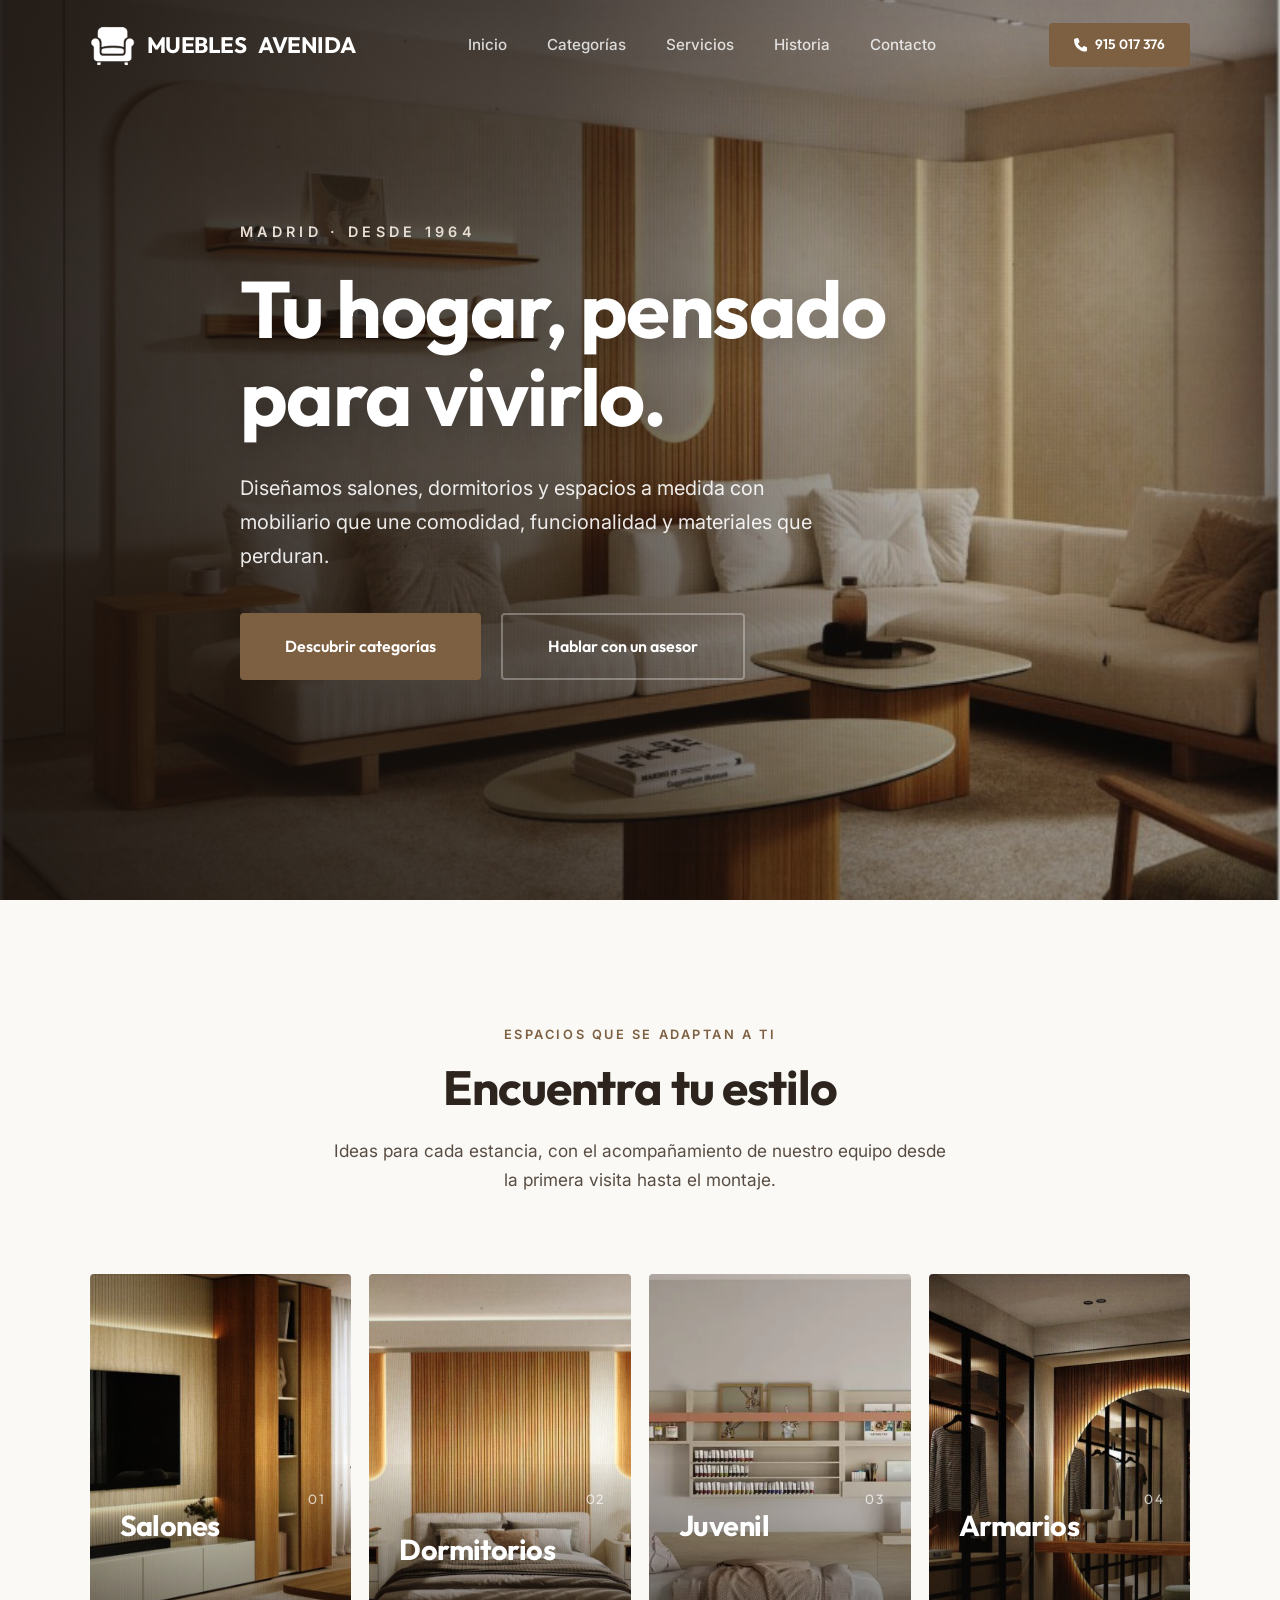
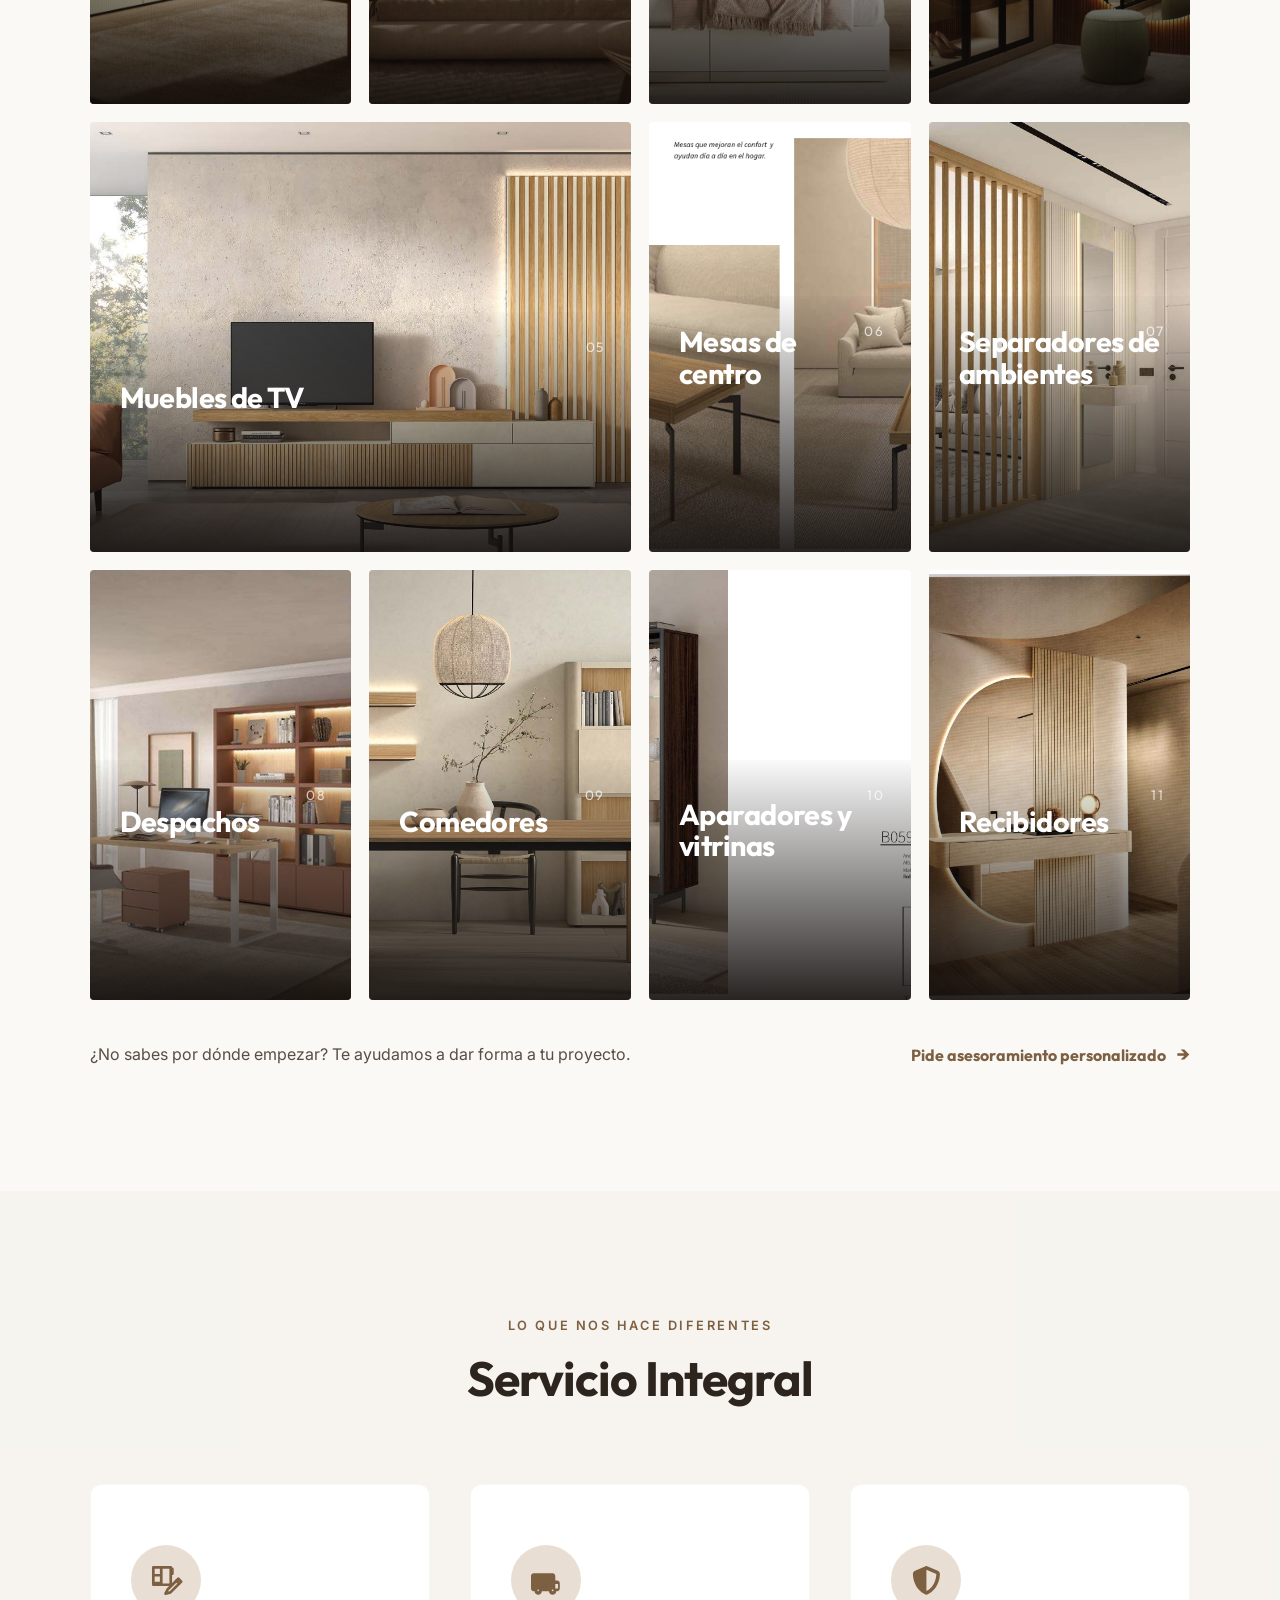
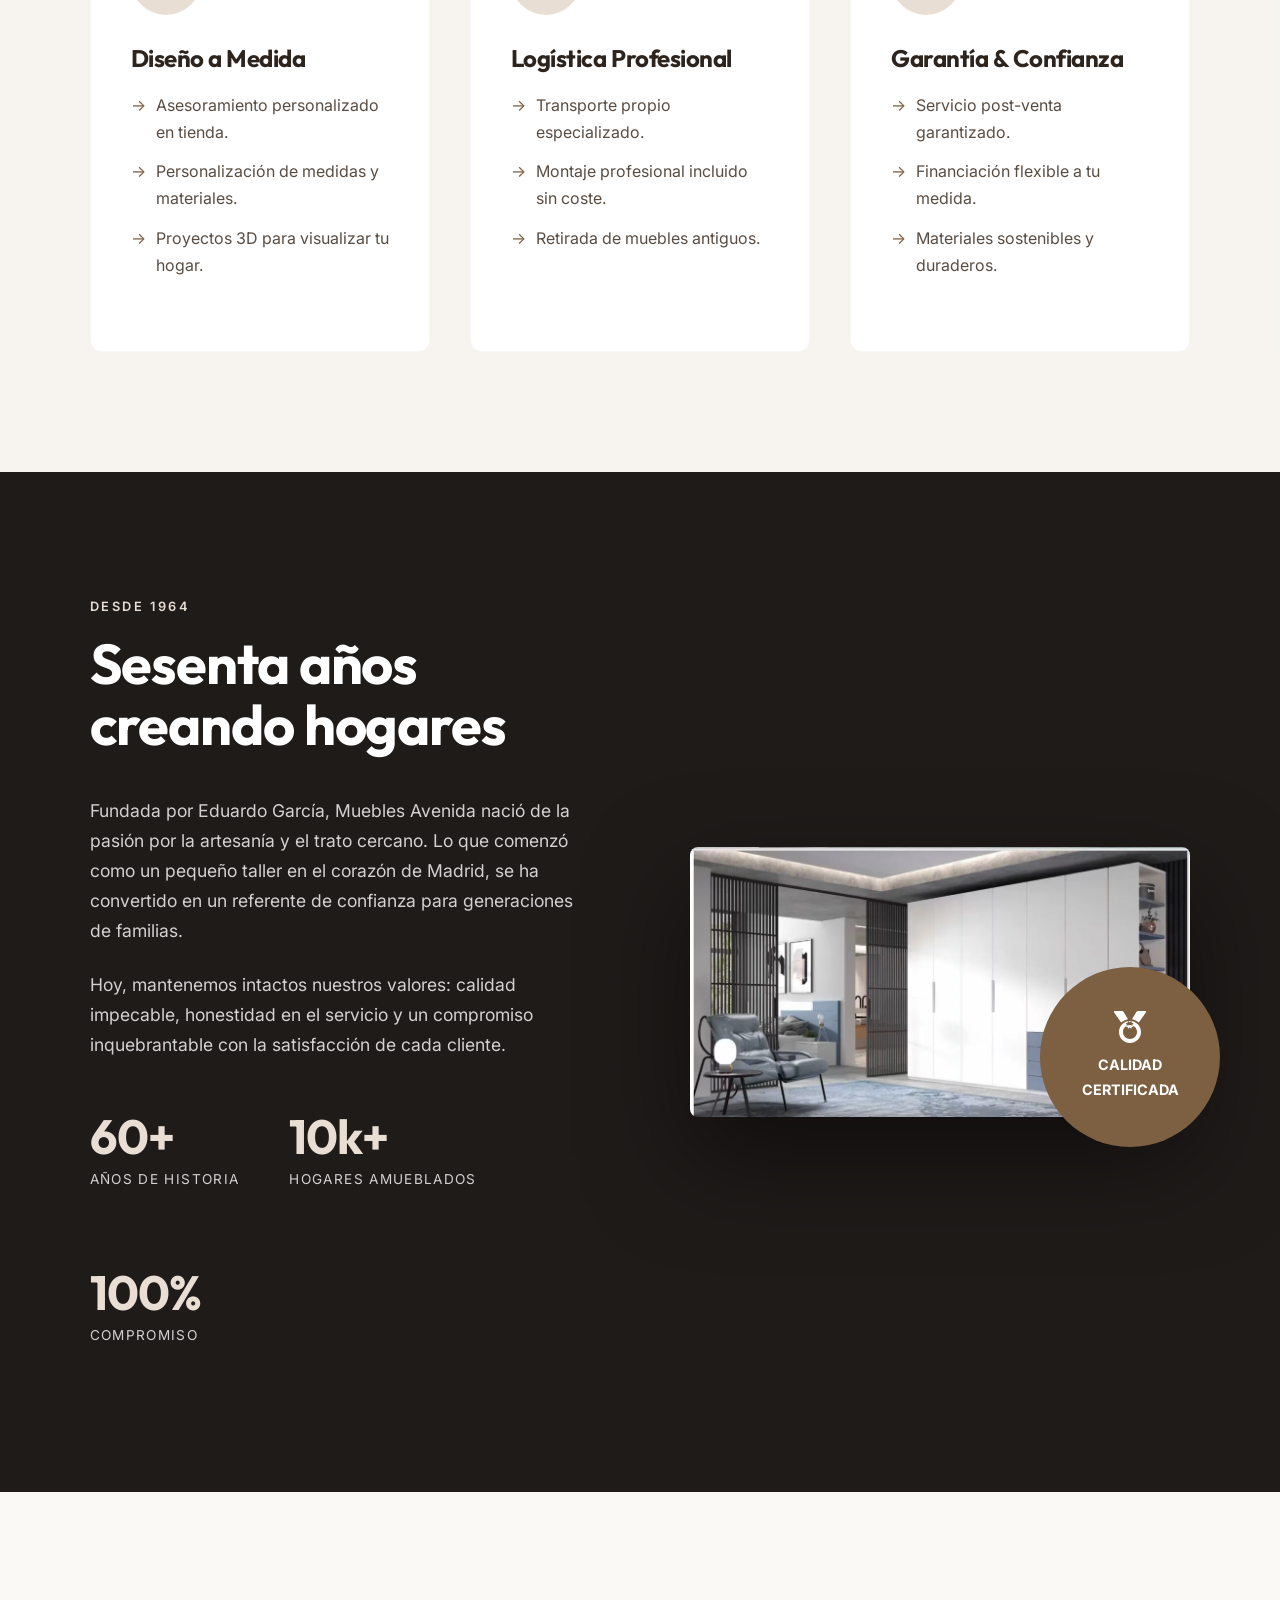
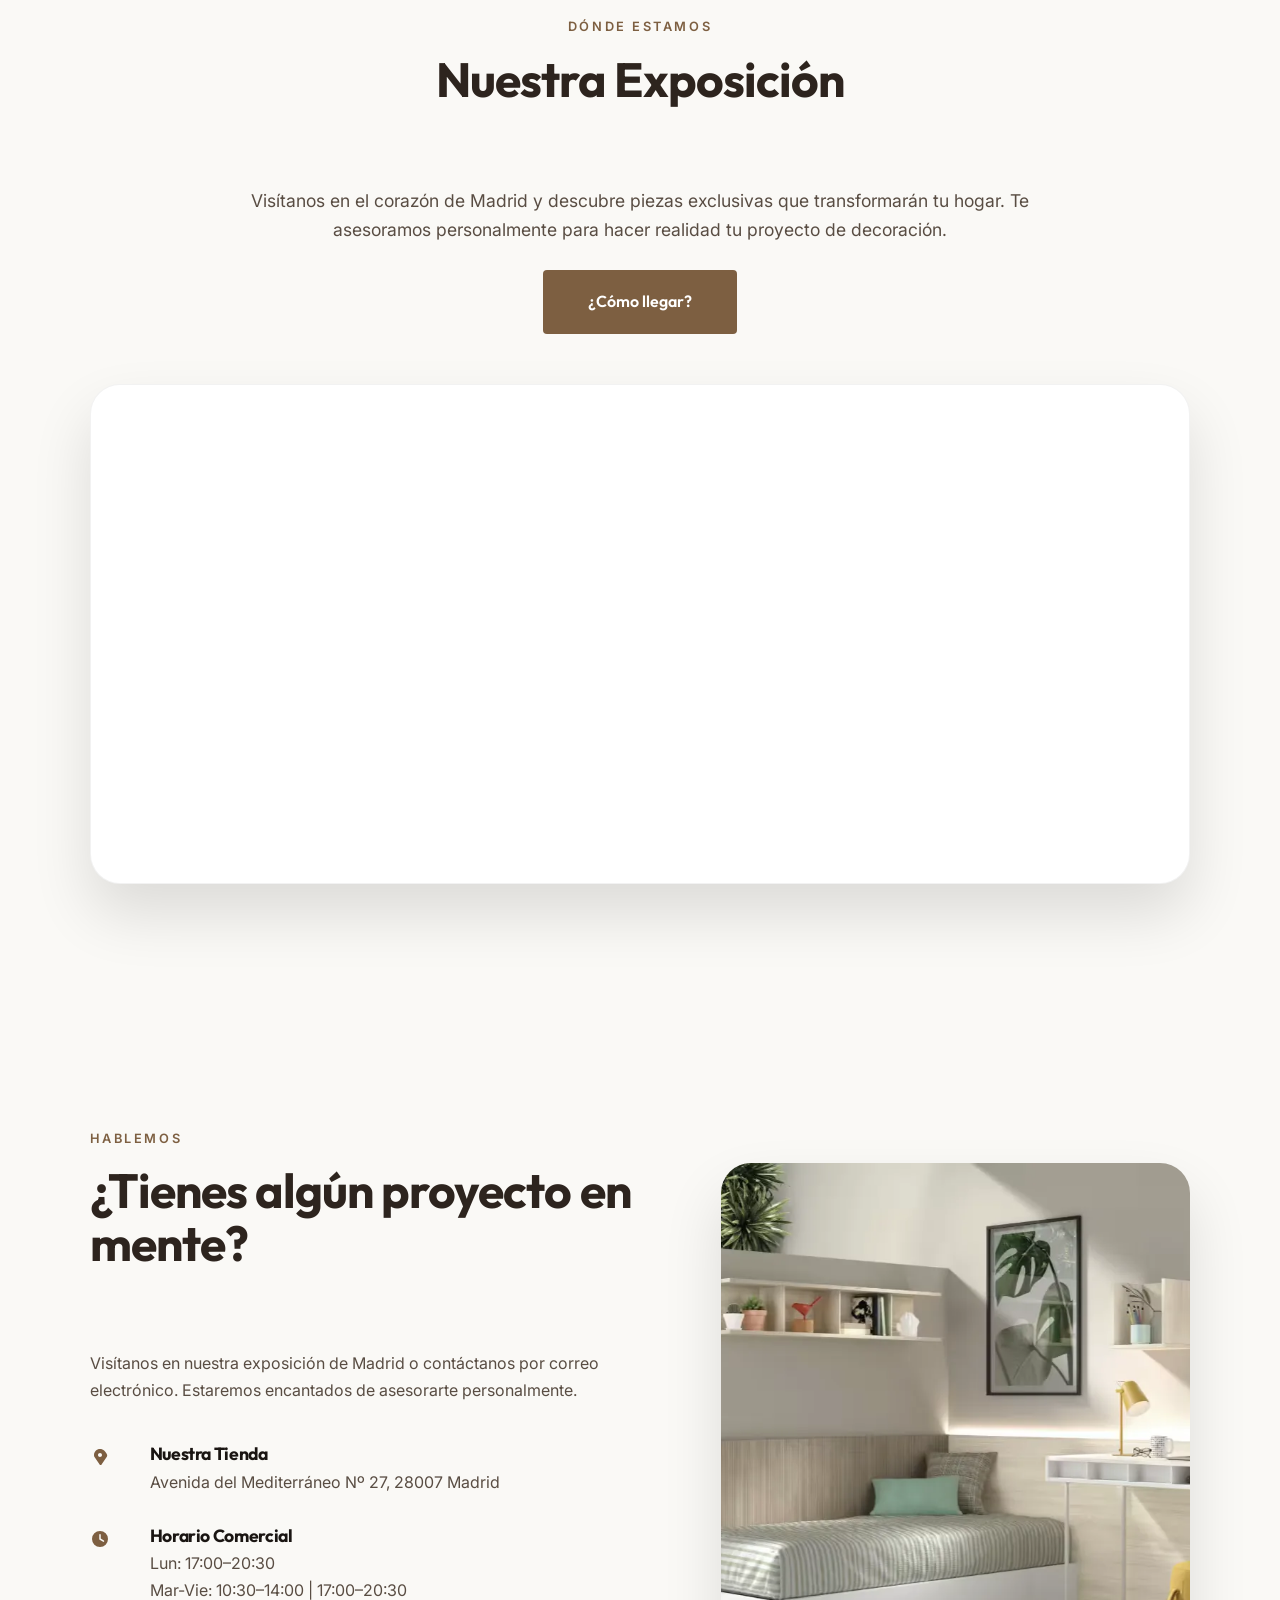
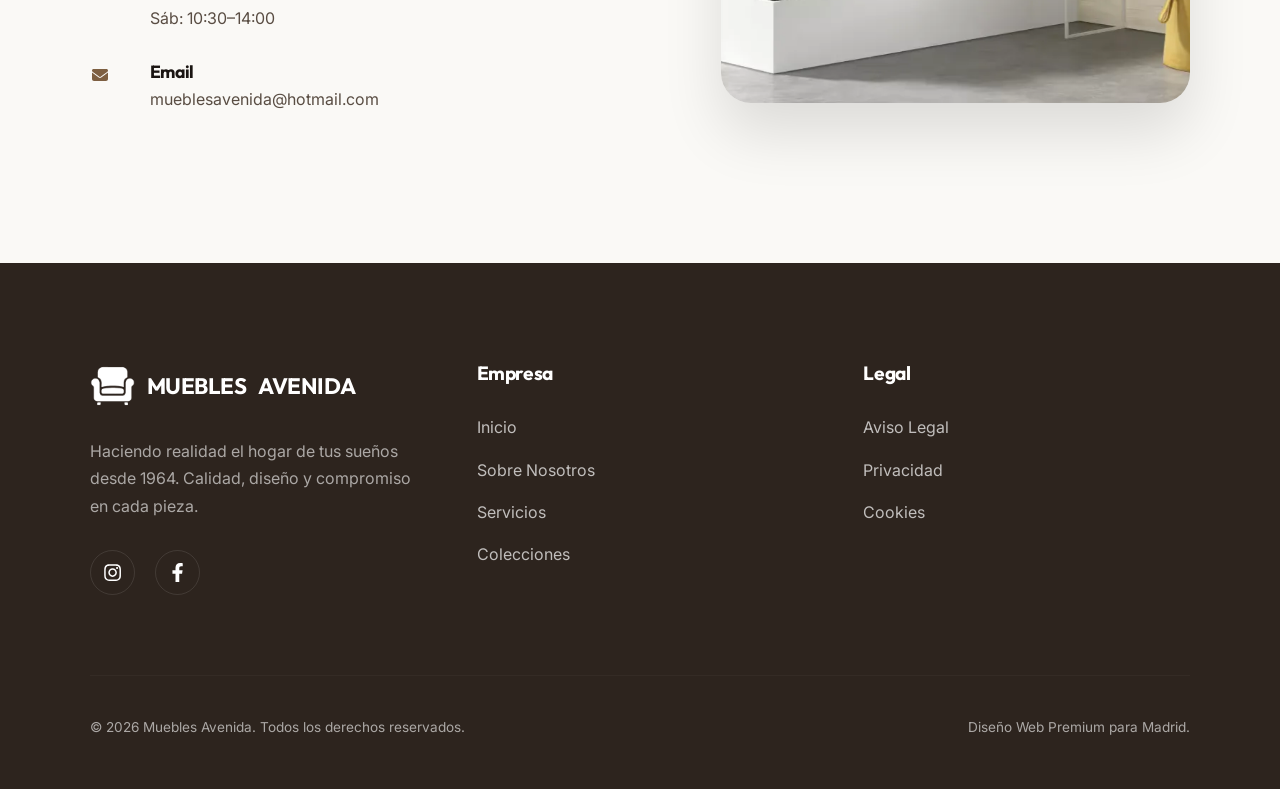
==== commit 2251ed83: "cambios varios" ====
--- a/index.html
+++ b/index.html
@@ -86,8 +86,8 @@
     .icon-svg{width:1em;height:1em;vertical-align:-0.125em;fill:currentColor;display:inline-block}
     </style>
 
-    <link rel="preload" href="style.css?v=1.2" as="style" onload="this.onload=null;this.rel='stylesheet'">
-    <noscript><link rel="stylesheet" href="style.css?v=1.2"></noscript>
+    <link rel="preload" href="style.css?v=1.3" as="style" onload="this.onload=null;this.rel='stylesheet'">
+    <noscript><link rel="stylesheet" href="style.css?v=1.3"></noscript>
     
     <!-- Favicon -->
     <link rel="icon" type="image/webp" href="assets/branding/favicon.webp">
@@ -206,33 +206,51 @@
                         <span class="collection-number">06</span>
                         <h3>Mesas de centro</h3>
                         <p>Diseños que combinan presencia, almacenaje y versatilidad.</p>
-                        <span class="collection-link">Ver 8 ambientes <b>→</b></span>
+                        <span class="collection-link">Ver 3 ambientes <b>→</b></span>
                     </div>
                 </a>
                 <a class="collection-card collection-card--feature" href="categoria.html?categoria=separadores-de-ambientes" data-reveal>
-                    <img src="assets/categorias/separadores-de-ambientes/separador-listones-11.png" alt="Separador de ambientes de listones de madera" width="1257" height="784" loading="lazy">
+                    <img src="assets/categorias/separadores-de-ambientes/separador-listones-salon-02.png" alt="Separador de ambientes de listones de madera" width="574" height="641" loading="lazy">
                     <div class="collection-overlay">
                         <span class="collection-number">07</span>
                         <h3>Separadores de ambientes</h3>
                         <p>Listones y soluciones ligeras para definir espacios sin cerrarlos.</p>
-                        <span class="collection-link">Ver 11 ambientes <b>→</b></span>
-                    </div>
-                </a>
-                <a class="collection-card collection-card--wide" href="categoria.html?categoria=comedor" data-reveal>
+                        <span class="collection-link">Ver 6 ambientes <b>→</b></span>
+                    </div>
+                </a>
+                <a class="collection-card" href="categoria.html?categoria=despachos" data-reveal>
+                    <img src="assets/categorias/despachos/despacho-biblioteca-iluminada-01.png" alt="Despacho con escritorio y biblioteca iluminada" width="520" height="562" loading="lazy">
+                    <div class="collection-overlay">
+                        <span class="collection-number">08</span>
+                        <h3>Despachos</h3>
+                        <p>Espacios de trabajo funcionales, ordenados y bien iluminados.</p>
+                        <span class="collection-link">Ver galería <b>→</b></span>
+                    </div>
+                </a>
+                <a class="collection-card" href="categoria.html?categoria=comedor" data-reveal>
                     <img src="assets/categorias/comedor/comedor-mesa-madera-estanteria-04.png" alt="Comedor con mesa de madera y estantería" width="1306" height="775" loading="lazy">
                     <div class="collection-overlay">
-                        <span class="collection-number">08</span>
+                        <span class="collection-number">09</span>
                         <h3>Comedores</h3>
                         <p>Mesas, sillas y composiciones pensadas para reunirse.</p>
                         <span class="collection-link">Ver galería <b>→</b></span>
                     </div>
                 </a>
-                <a class="collection-card collection-card--feature" href="categoria.html?categoria=aparadores-y-vitrinas" data-reveal>
+                <a class="collection-card" href="categoria.html?categoria=aparadores-y-vitrinas" data-reveal>
                     <img src="assets/categorias/aparadores-y-vitrinas/vitrina-cristal-oscura-03.png" alt="Vitrina oscura con puertas de cristal" width="1702" height="682" loading="lazy">
                     <div class="collection-overlay">
-                        <span class="collection-number">09</span>
+                        <span class="collection-number">10</span>
                         <h3>Aparadores y vitrinas</h3>
                         <p>Almacenaje con carácter para poner en valor cada pieza.</p>
+                        <span class="collection-link">Ver galería <b>→</b></span>
+                    </div>
+                </a>
+                <a class="collection-card" href="categoria.html?categoria=recibidores" data-reveal>
+                    <img src="assets/categorias/recibidores/recibidor-espejo-arco-iluminado.jpg" alt="Recibidor con consola suspendida y espejo iluminado" width="615" height="771" loading="lazy">
+                    <div class="collection-overlay">
+                        <span class="collection-number">11</span>
+                        <h3>Recibidores</h3>
+                        <p>Entradas prácticas y acogedoras para dar la bienvenida.</p>
                         <span class="collection-link">Ver galería <b>→</b></span>
                     </div>
                 </a>
--- a/style.css
+++ b/style.css
@@ -292,8 +292,8 @@
     text-decoration: none;
     background: var(--primary);
 }
-.collection-card--wide { grid-column: span 5; }
-.collection-card--feature { grid-column: span 4; }
+.collection-card--wide { grid-column: span 6; }
+.collection-card--feature { grid-column: span 3; }
 .collection-card img {
     width: 100%;
     height: 100%;
--- a/style.css
+++ b/style.css
@@ -292,8 +292,8 @@
     text-decoration: none;
     background: var(--primary);
 }
-.collection-card--wide { grid-column: span 5; }
-.collection-card--feature { grid-column: span 4; }
+.collection-card--wide { grid-column: span 6; }
+.collection-card--feature { grid-column: span 3; }
 .collection-card img {
     width: 100%;
     height: 100%;
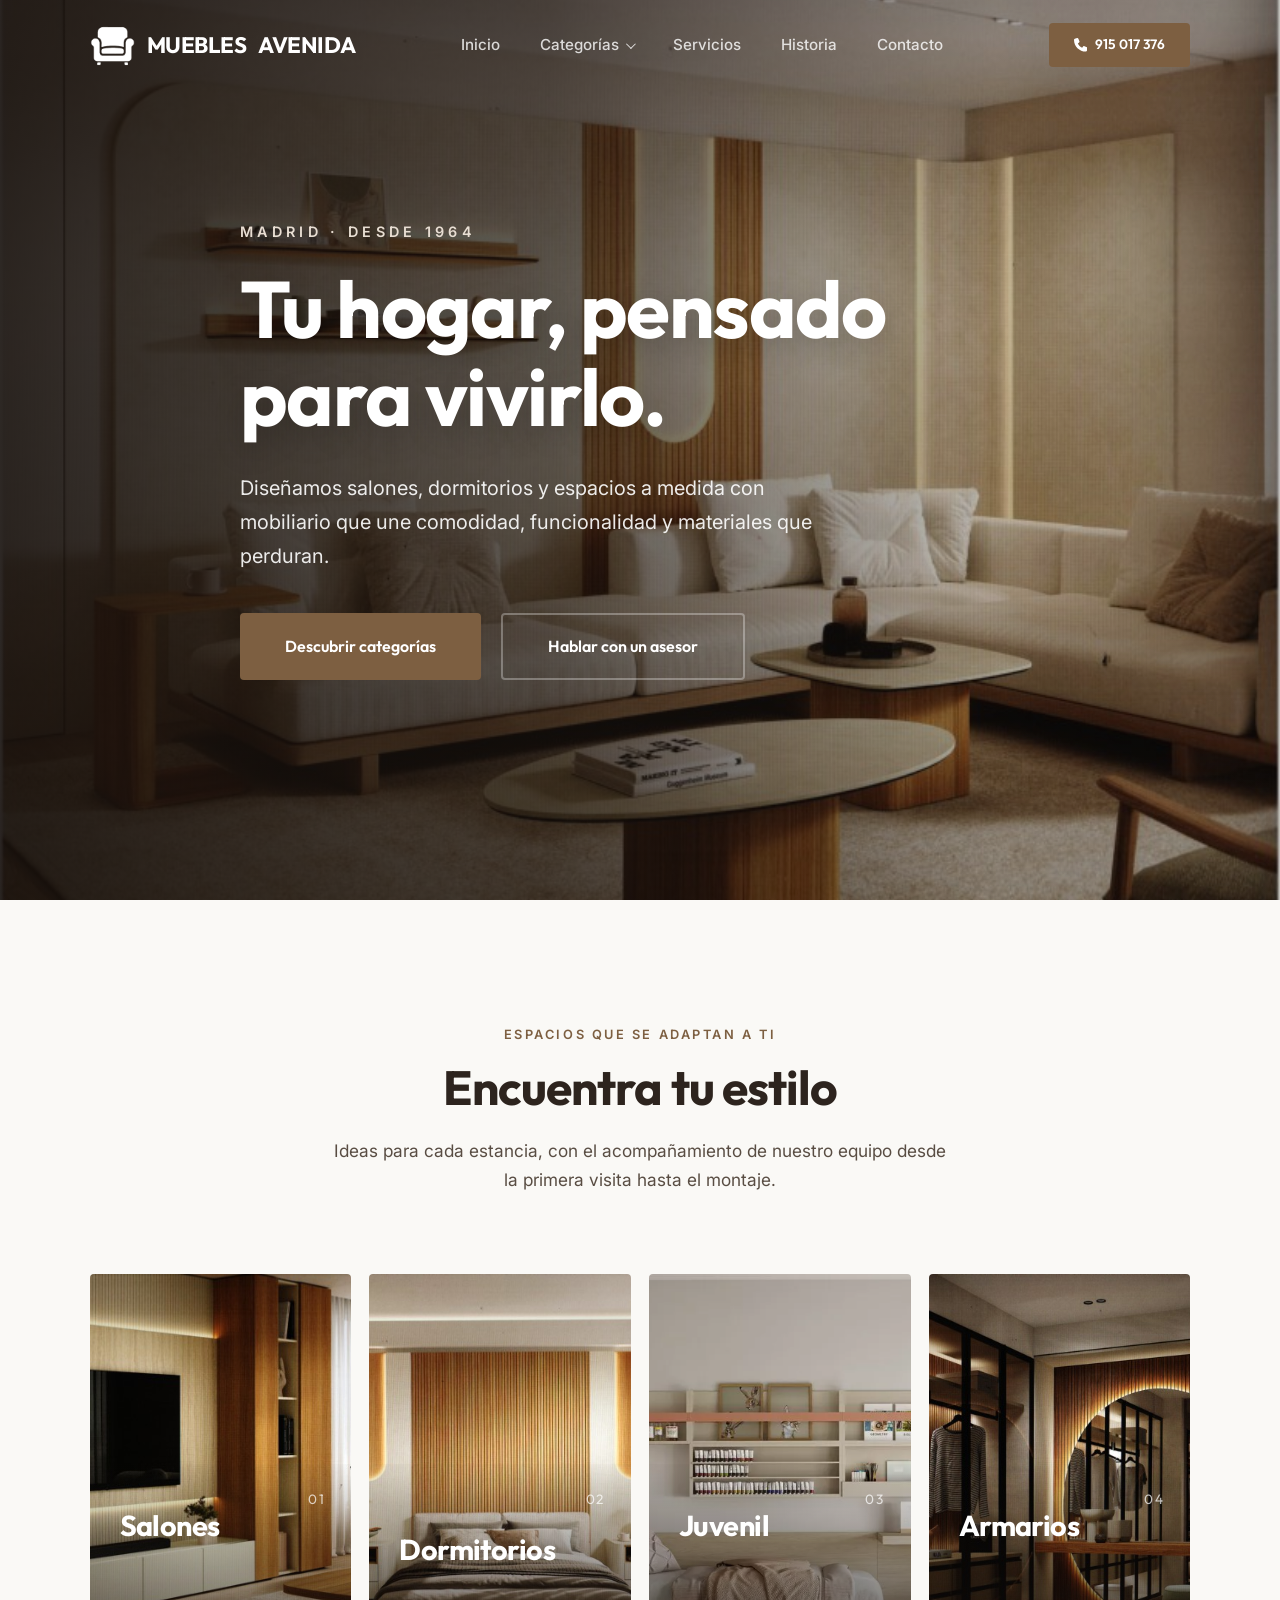
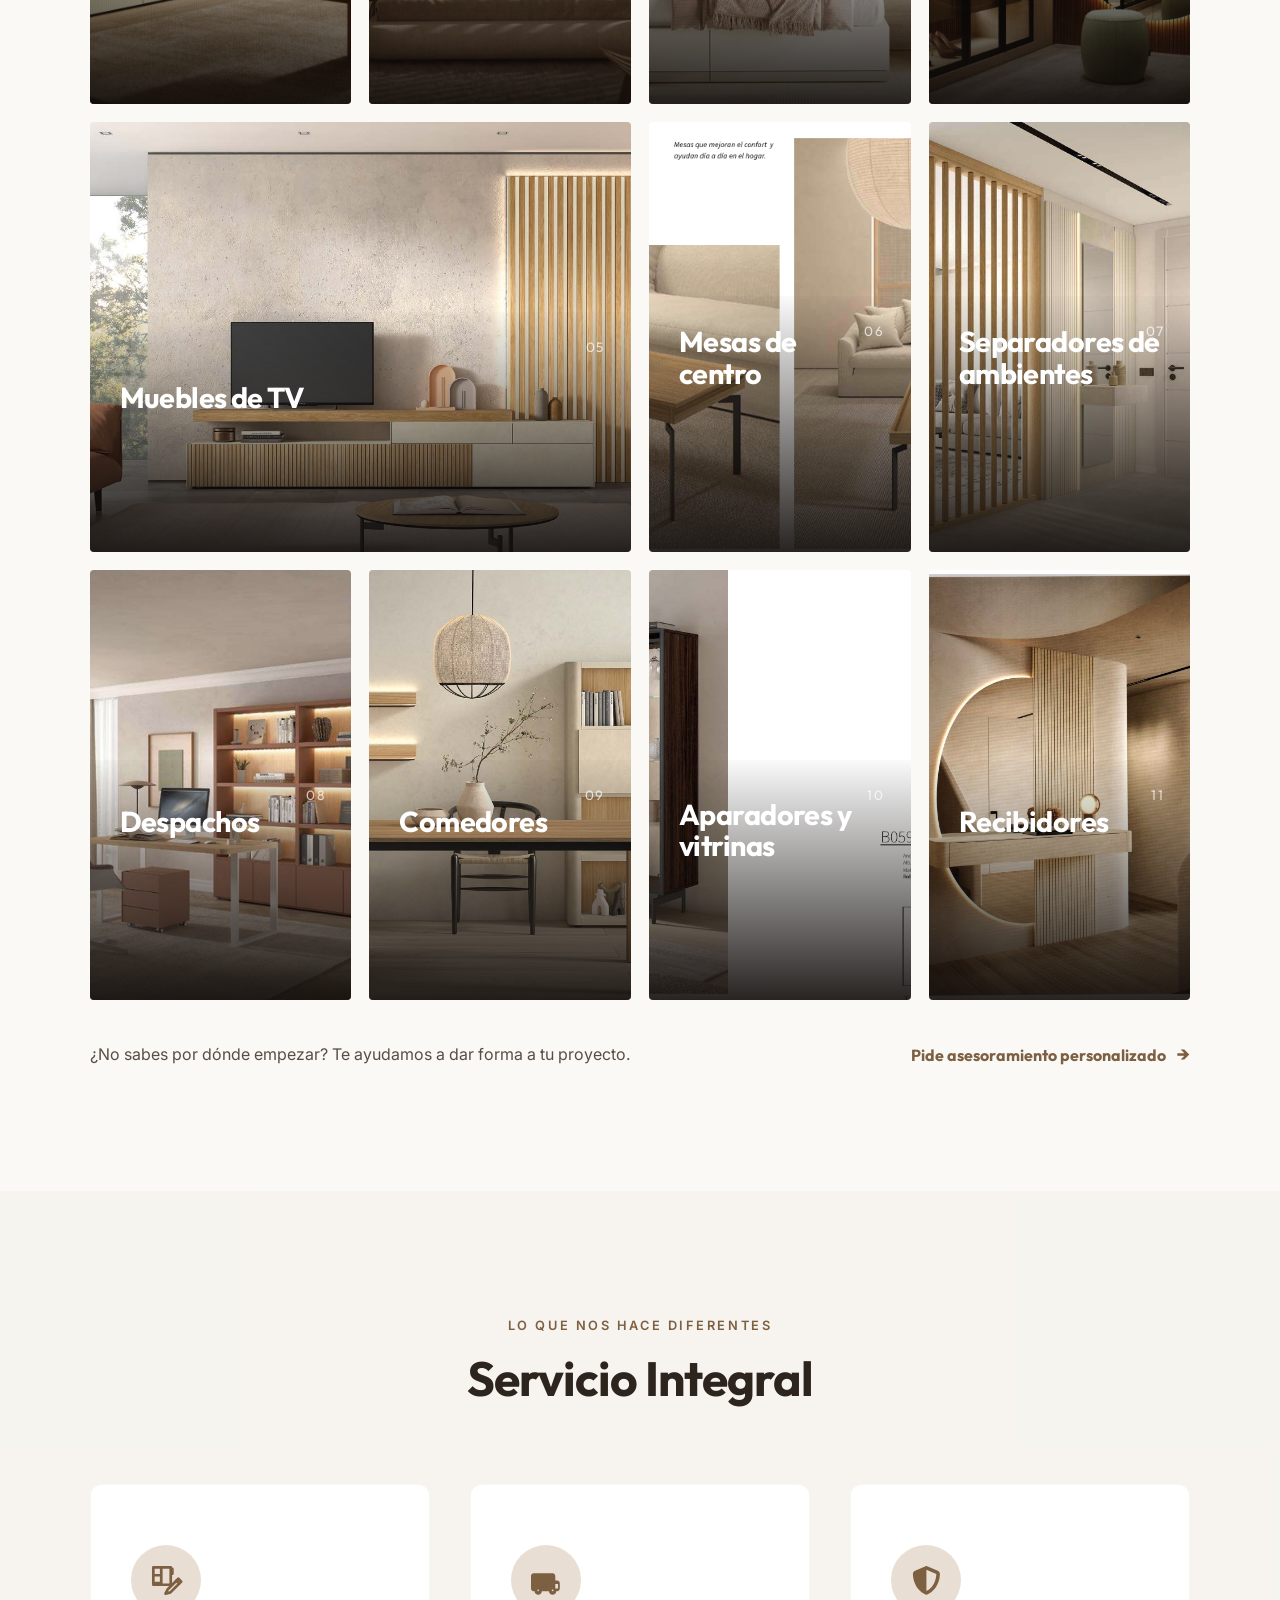
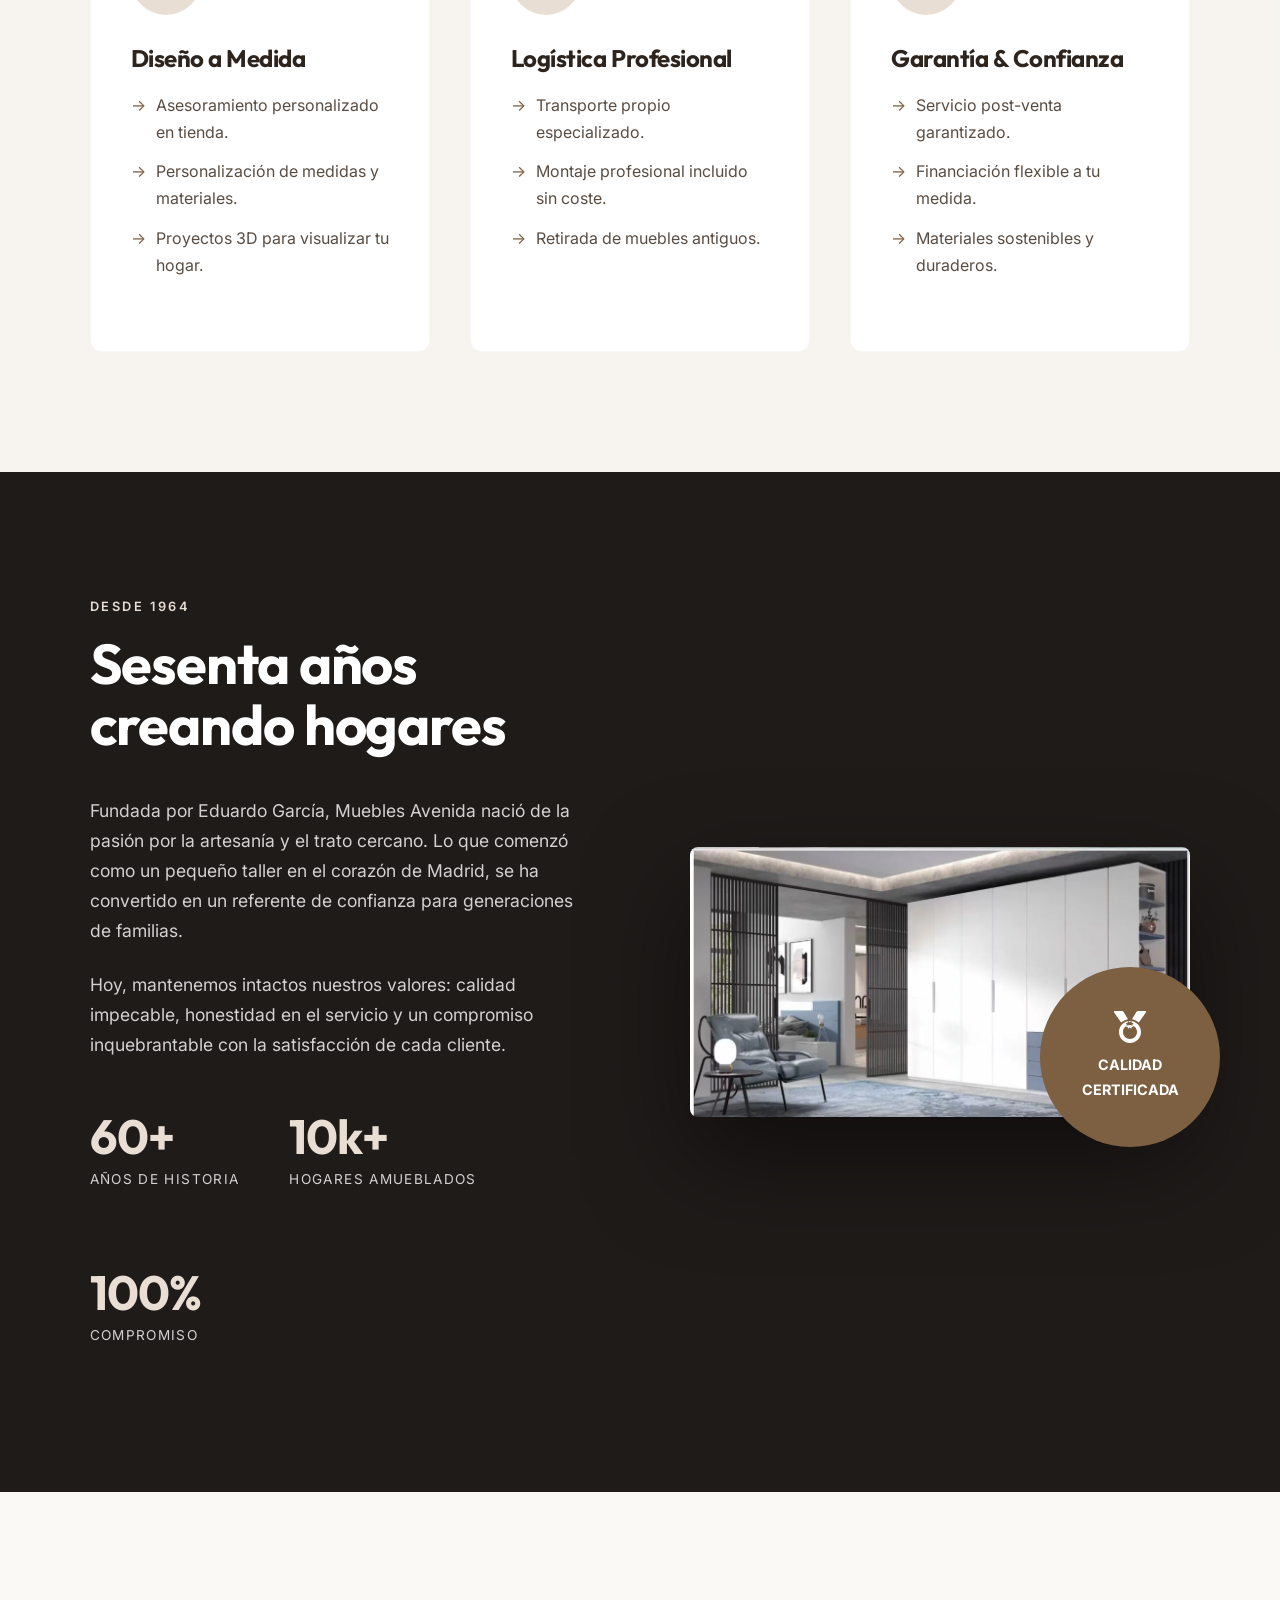
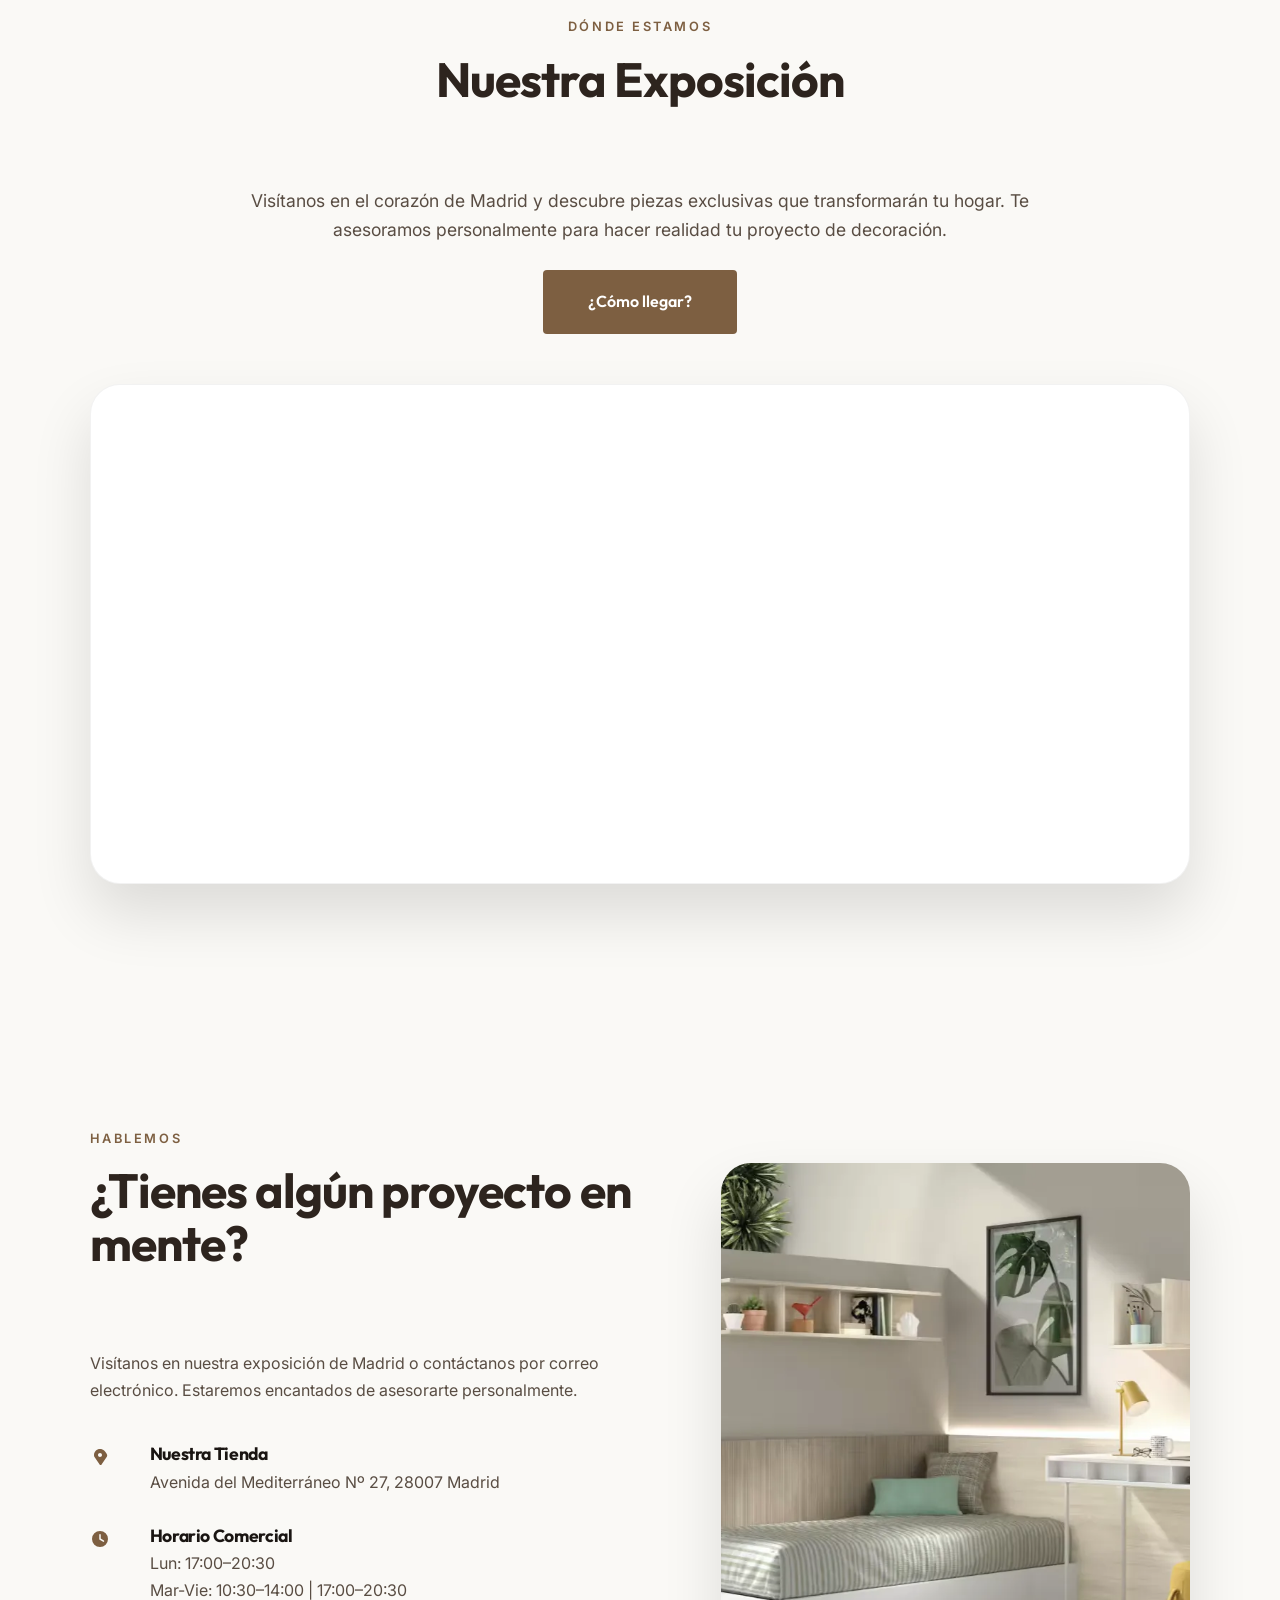
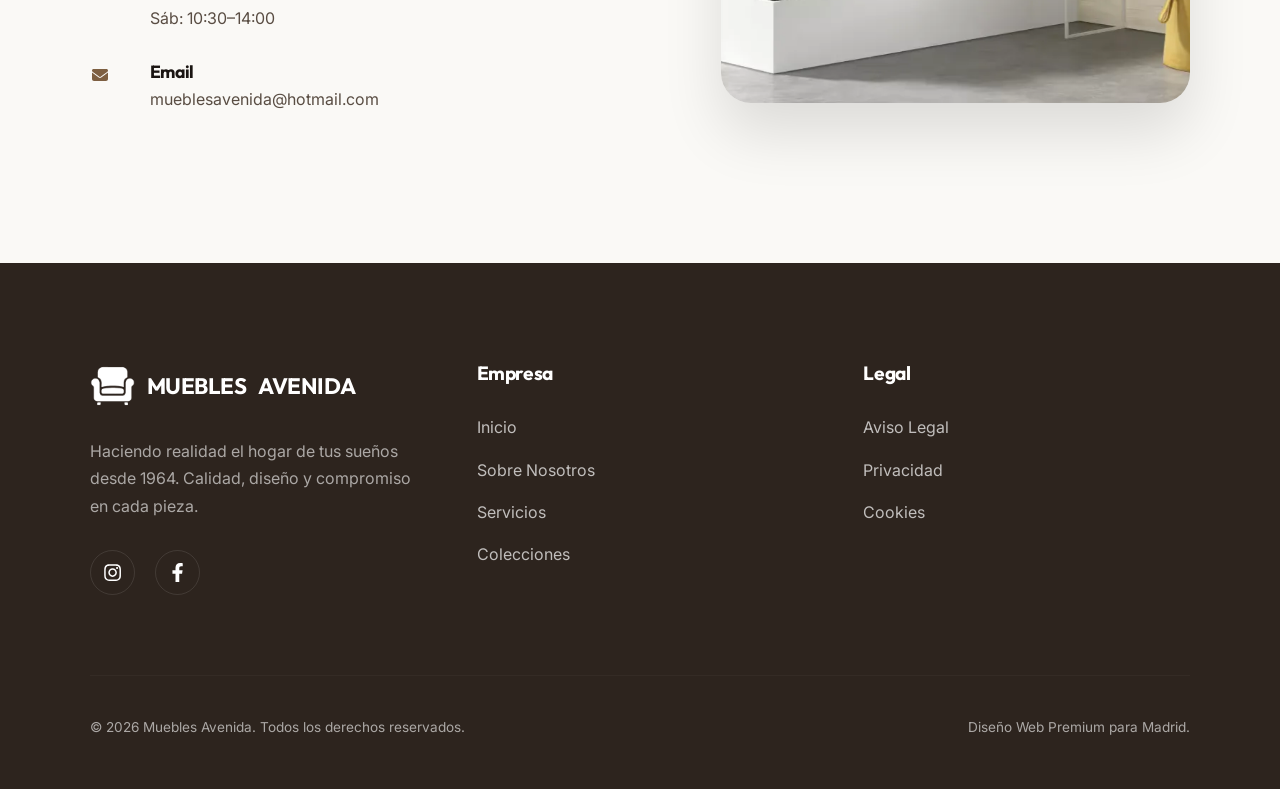
==== commit 009585ca: "categorias" ====
--- a/index.html
+++ b/index.html
@@ -86,8 +86,8 @@
     .icon-svg{width:1em;height:1em;vertical-align:-0.125em;fill:currentColor;display:inline-block}
     </style>
 
-    <link rel="preload" href="style.css?v=1.3" as="style" onload="this.onload=null;this.rel='stylesheet'">
-    <noscript><link rel="stylesheet" href="style.css?v=1.3"></noscript>
+    <link rel="preload" href="style.css?v=1.4" as="style" onload="this.onload=null;this.rel='stylesheet'">
+    <noscript><link rel="stylesheet" href="style.css?v=1.4"></noscript>
     
     <!-- Favicon -->
     <link rel="icon" type="image/webp" href="assets/branding/favicon.webp">
@@ -105,7 +105,22 @@
         <nav id="nav-menu" aria-label="Navegación principal">
             <ul>
                 <li><a href="#Inicio">Inicio</a></li>
-                <li><a href="#Colecciones">Categorías</a></li>
+                <li class="nav-dropdown">
+                    <a href="#Colecciones" aria-haspopup="true">Categorías</a>
+                    <ul class="nav-dropdown-menu" aria-label="Todas las categorías">
+                        <li><a href="categoria.html?categoria=salones">Salones</a></li>
+                        <li><a href="categoria.html?categoria=dormitorios">Dormitorios</a></li>
+                        <li><a href="categoria.html?categoria=juvenil">Juvenil</a></li>
+                        <li><a href="categoria.html?categoria=armarios">Armarios y vestidores</a></li>
+                        <li><a href="categoria.html?categoria=muebles-tv">Muebles de TV</a></li>
+                        <li><a href="categoria.html?categoria=mesas-de-centro">Mesas de centro</a></li>
+                        <li><a href="categoria.html?categoria=separadores-de-ambientes">Separadores de ambientes</a></li>
+                        <li><a href="categoria.html?categoria=despachos">Despachos</a></li>
+                        <li><a href="categoria.html?categoria=comedor">Comedores</a></li>
+                        <li><a href="categoria.html?categoria=aparadores-y-vitrinas">Aparadores y vitrinas</a></li>
+                        <li><a href="categoria.html?categoria=recibidores">Recibidores</a></li>
+                    </ul>
+                </li>
                 <li><a href="#Servicios">Servicios</a></li>
                 <li><a href="#Historia">Historia</a></li>
                 <li><a href="#Contacto">Contacto</a></li>
--- a/style.css
+++ b/style.css
@@ -146,6 +146,77 @@
 nav a:hover {
     color: var(--secondary);
     opacity: 1;
+}
+.nav-dropdown {
+    position: relative;
+}
+.nav-dropdown > a {
+    display: inline-flex;
+    align-items: center;
+    gap: 7px;
+}
+.nav-dropdown > a::after {
+    content: '';
+    width: 6px;
+    height: 6px;
+    border-right: 1.5px solid currentColor;
+    border-bottom: 1.5px solid currentColor;
+    transform: rotate(45deg) translateY(-2px);
+    transition: transform .25s ease;
+}
+.nav-dropdown::after {
+    content: '';
+    position: absolute;
+    top: 100%;
+    left: 0;
+    width: 100%;
+    height: 16px;
+}
+.nav-dropdown-menu {
+    position: absolute;
+    top: calc(100% + 10px);
+    left: 50%;
+    width: 370px;
+    padding: 14px;
+    display: grid;
+    grid-template-columns: repeat(2, minmax(0, 1fr));
+    gap: 2px;
+    list-style: none;
+    background: var(--white);
+    border: 1px solid rgba(45, 36, 30, .1);
+    border-radius: 6px;
+    box-shadow: 0 18px 38px rgba(31, 27, 25, .14);
+    opacity: 0;
+    visibility: hidden;
+    pointer-events: none;
+    transform: translate(-50%, -8px);
+    transition: opacity .2s ease, transform .2s ease, visibility .2s;
+}
+.nav-dropdown-menu a,
+header.scrolled .nav-dropdown-menu a {
+    display: block;
+    padding: 9px 10px;
+    color: var(--primary);
+    font-size: .88rem;
+    line-height: 1.35;
+    opacity: 1;
+    border-radius: 3px;
+}
+.nav-dropdown-menu a:hover,
+.nav-dropdown-menu a:focus-visible {
+    color: var(--primary);
+    background: var(--accent);
+}
+.nav-dropdown:hover .nav-dropdown-menu,
+.nav-dropdown:focus-within .nav-dropdown-menu {
+    opacity: 1;
+    visibility: visible;
+    pointer-events: auto;
+    transform: translate(-50%, 0);
+}
+.nav-dropdown:hover > a::after,
+.nav-dropdown:focus-within > a::after {
+    transform: rotate(225deg) translate(-1px, -1px);
 }
 .nav-cta {
     display: flex;
@@ -692,6 +763,8 @@
         text-align: center;
         gap: 25px;
     }
+    .nav-dropdown-menu { display: none; }
+    .nav-dropdown > a::after { display: none; }
     
     nav a {
         font-size: 1.8rem;
--- a/style.css
+++ b/style.css
@@ -146,6 +146,77 @@
 nav a:hover {
     color: var(--secondary);
     opacity: 1;
+}
+.nav-dropdown {
+    position: relative;
+}
+.nav-dropdown > a {
+    display: inline-flex;
+    align-items: center;
+    gap: 7px;
+}
+.nav-dropdown > a::after {
+    content: '';
+    width: 6px;
+    height: 6px;
+    border-right: 1.5px solid currentColor;
+    border-bottom: 1.5px solid currentColor;
+    transform: rotate(45deg) translateY(-2px);
+    transition: transform .25s ease;
+}
+.nav-dropdown::after {
+    content: '';
+    position: absolute;
+    top: 100%;
+    left: 0;
+    width: 100%;
+    height: 16px;
+}
+.nav-dropdown-menu {
+    position: absolute;
+    top: calc(100% + 10px);
+    left: 50%;
+    width: 370px;
+    padding: 14px;
+    display: grid;
+    grid-template-columns: repeat(2, minmax(0, 1fr));
+    gap: 2px;
+    list-style: none;
+    background: var(--white);
+    border: 1px solid rgba(45, 36, 30, .1);
+    border-radius: 6px;
+    box-shadow: 0 18px 38px rgba(31, 27, 25, .14);
+    opacity: 0;
+    visibility: hidden;
+    pointer-events: none;
+    transform: translate(-50%, -8px);
+    transition: opacity .2s ease, transform .2s ease, visibility .2s;
+}
+.nav-dropdown-menu a,
+header.scrolled .nav-dropdown-menu a {
+    display: block;
+    padding: 9px 10px;
+    color: var(--primary);
+    font-size: .88rem;
+    line-height: 1.35;
+    opacity: 1;
+    border-radius: 3px;
+}
+.nav-dropdown-menu a:hover,
+.nav-dropdown-menu a:focus-visible {
+    color: var(--primary);
+    background: var(--accent);
+}
+.nav-dropdown:hover .nav-dropdown-menu,
+.nav-dropdown:focus-within .nav-dropdown-menu {
+    opacity: 1;
+    visibility: visible;
+    pointer-events: auto;
+    transform: translate(-50%, 0);
+}
+.nav-dropdown:hover > a::after,
+.nav-dropdown:focus-within > a::after {
+    transform: rotate(225deg) translate(-1px, -1px);
 }
 .nav-cta {
     display: flex;
@@ -692,6 +763,8 @@
         text-align: center;
         gap: 25px;
     }
+    .nav-dropdown-menu { display: none; }
+    .nav-dropdown > a::after { display: none; }
     
     nav a {
         font-size: 1.8rem;
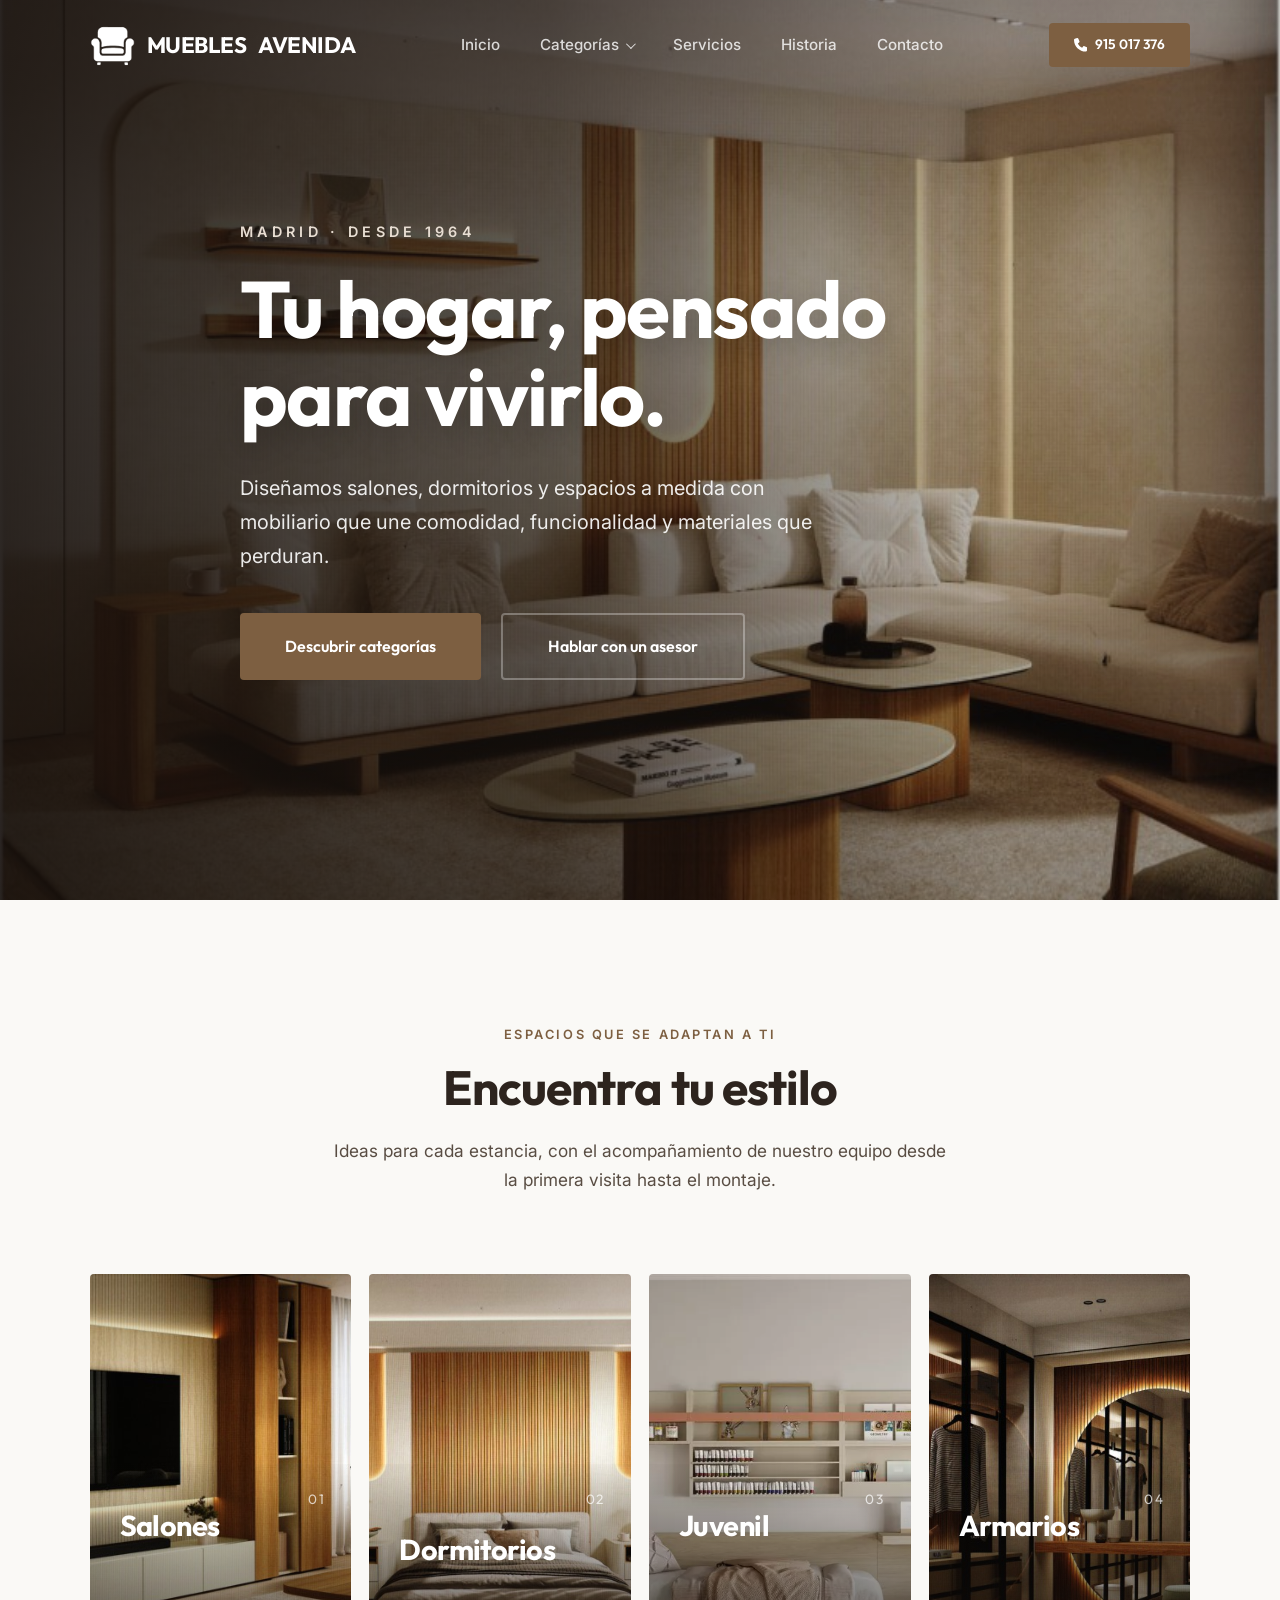
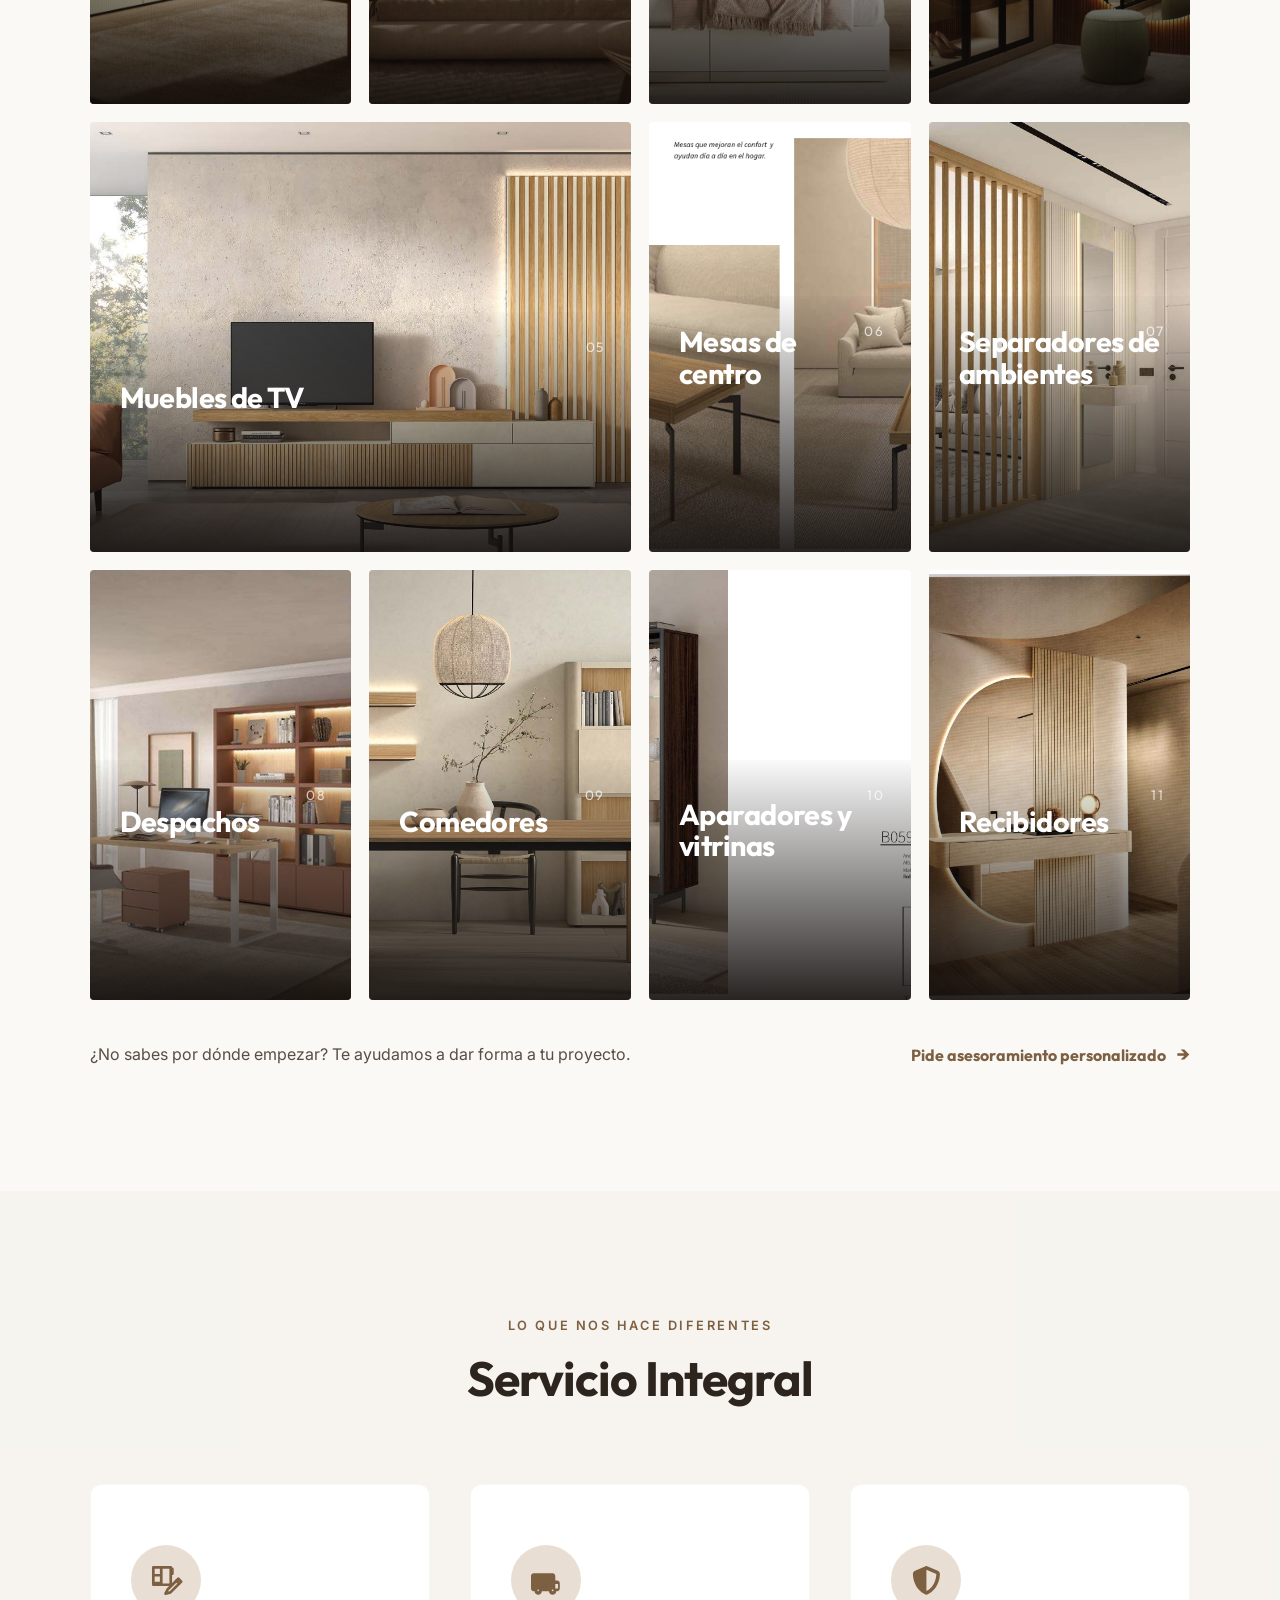
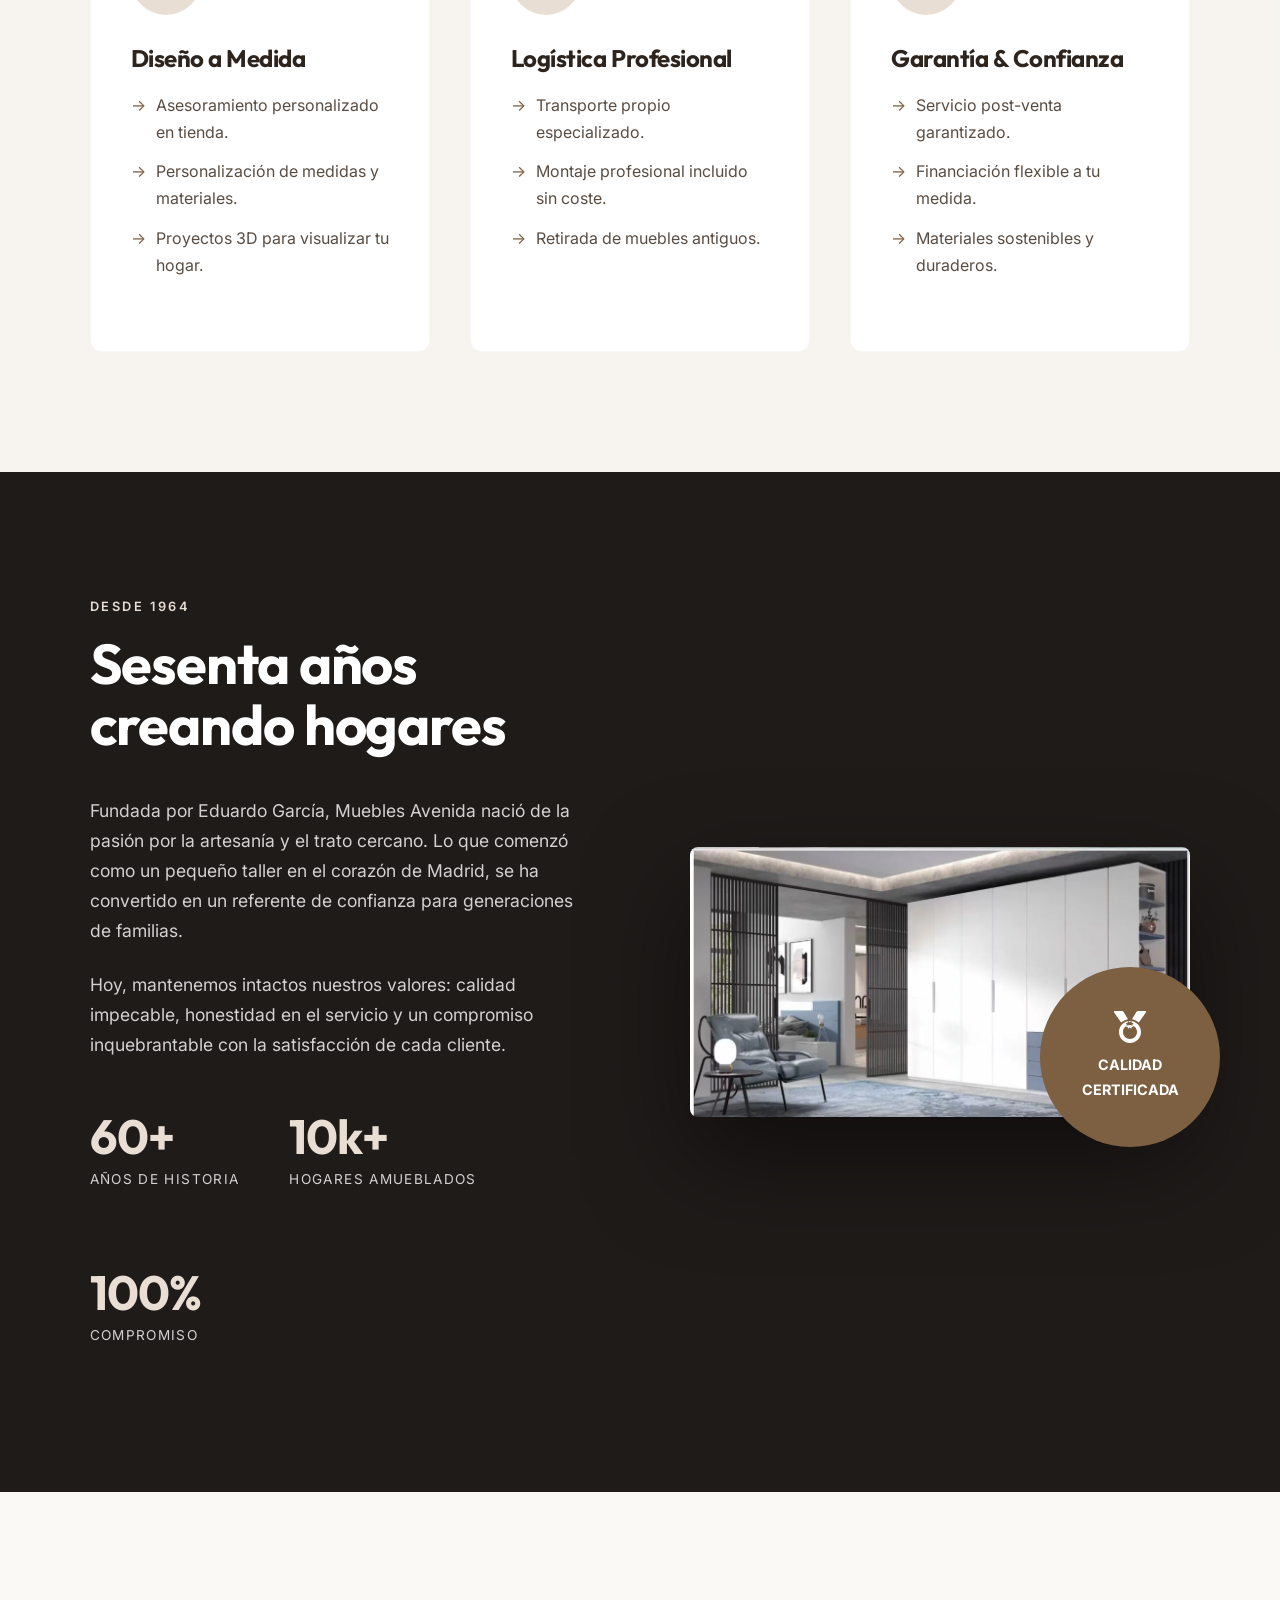
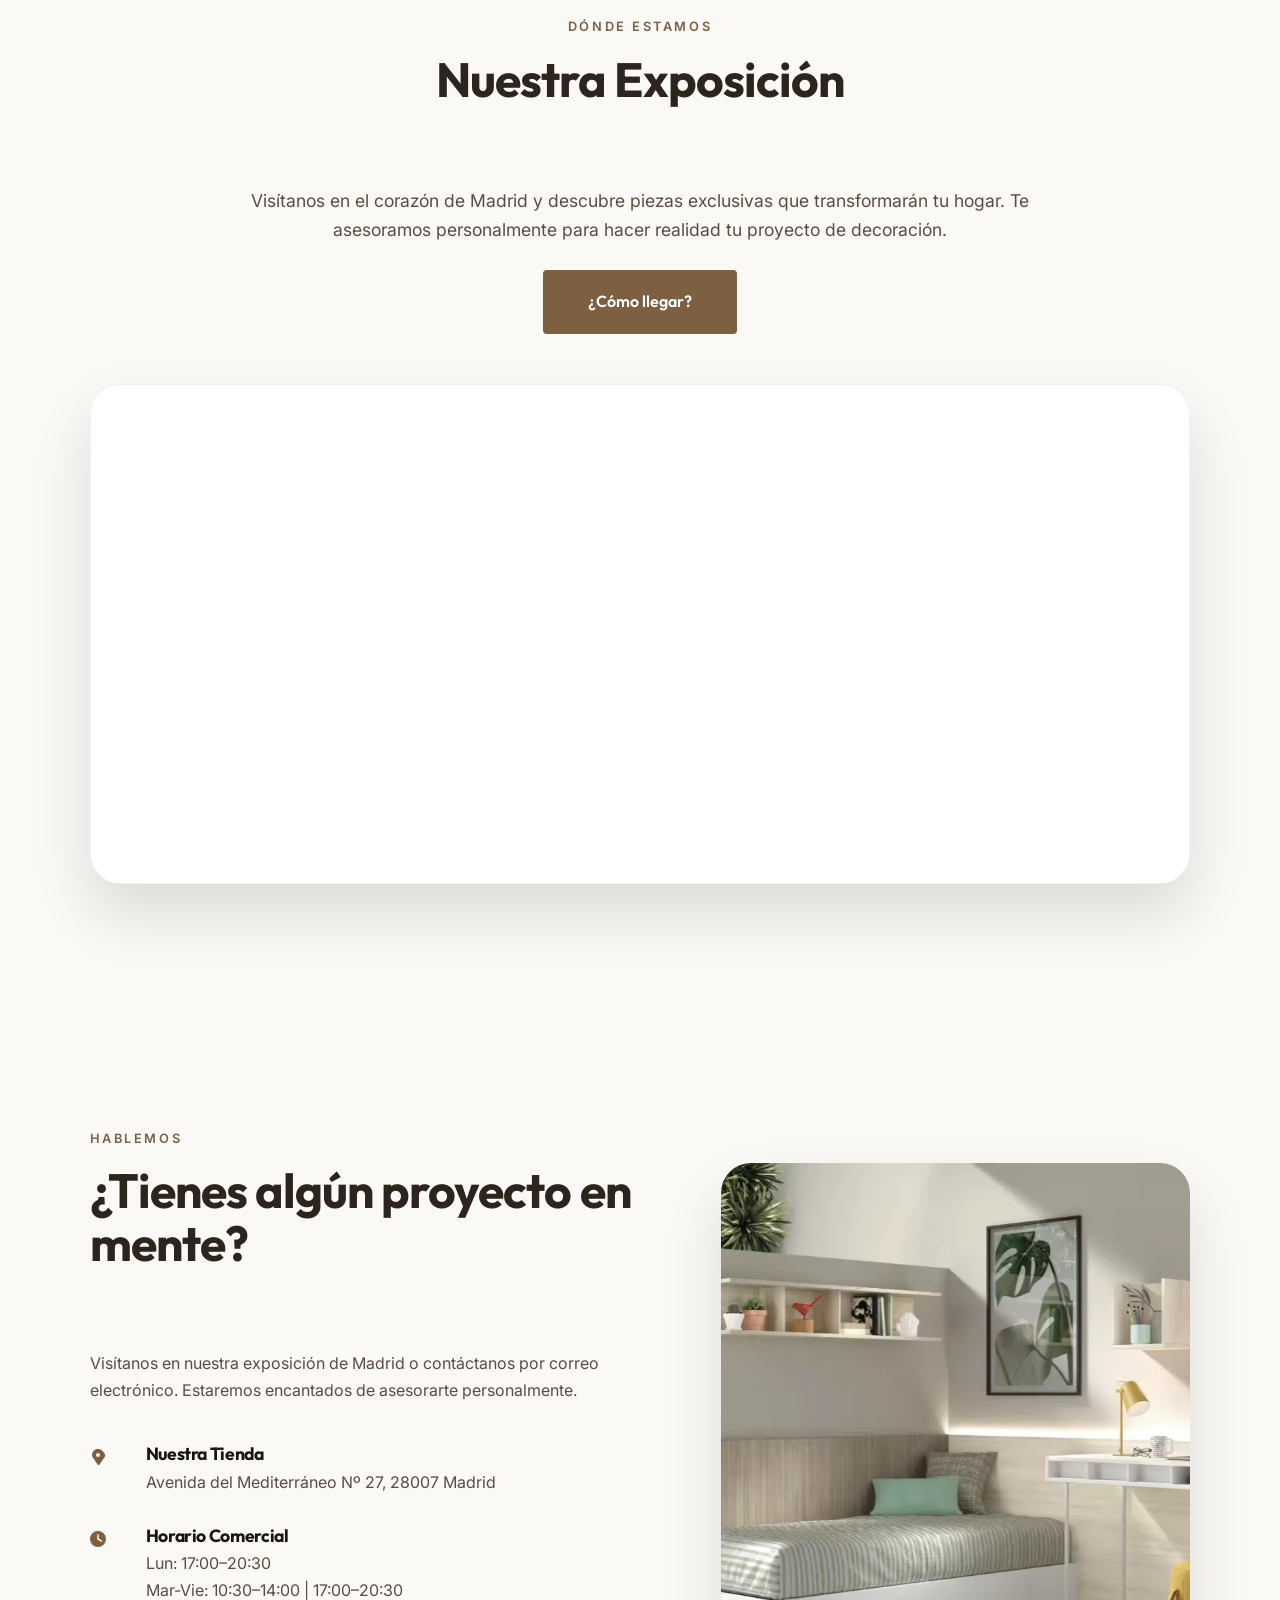
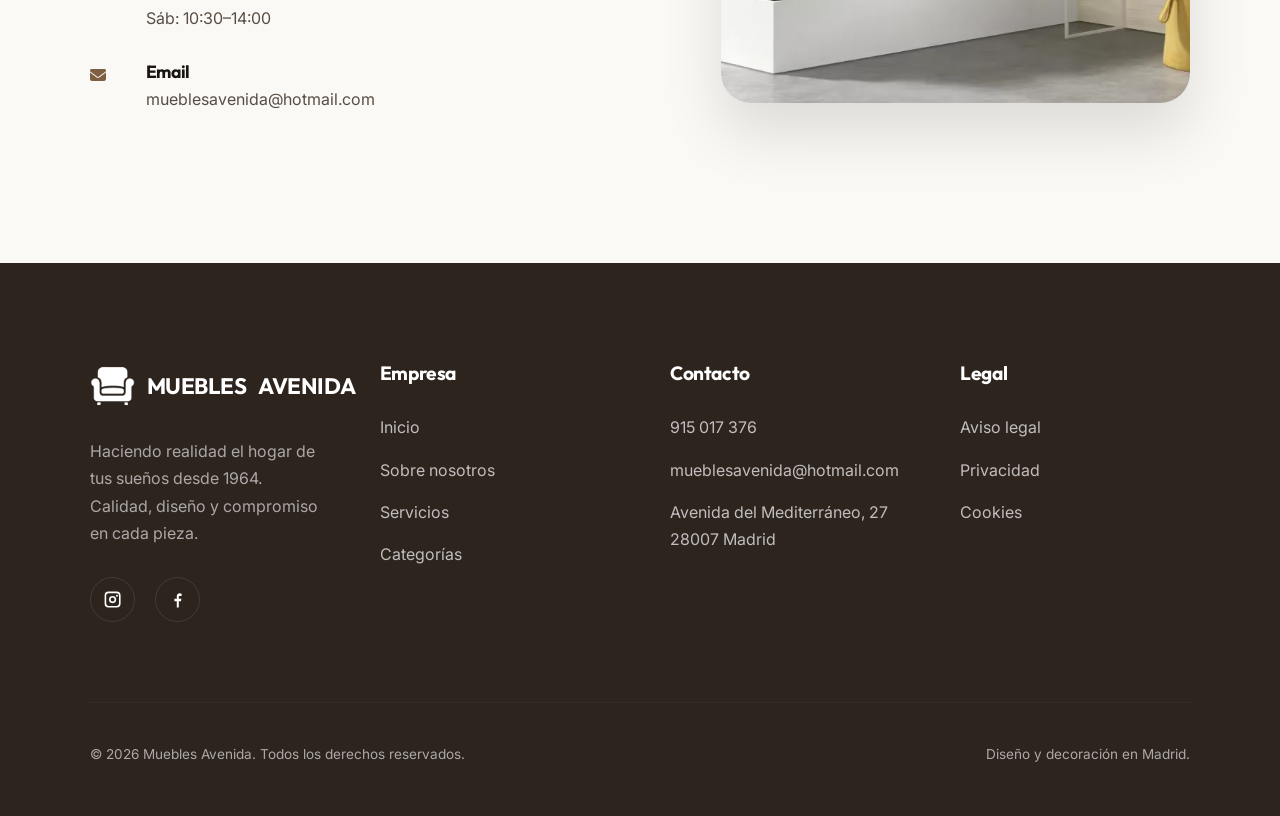
==== commit c6ad9471: "revision y generacion de footer" ====
--- a/index.html
+++ b/index.html
@@ -95,48 +95,7 @@
 
 <body>
 
-    <!-- Header -->
-    <header id="header">
-        <a href="#Inicio" class="logo" aria-label="Muebles Avenida - Volver al inicio">
-            <img src="assets/branding/logo.webp" alt="Logo Muebles Avenida" width="45" height="45">
-            MUEBLES<span>AVENIDA</span>
-        </a>
-        
-        <nav id="nav-menu" aria-label="Navegación principal">
-            <ul>
-                <li><a href="#Inicio">Inicio</a></li>
-                <li class="nav-dropdown">
-                    <a href="#Colecciones" aria-haspopup="true">Categorías</a>
-                    <ul class="nav-dropdown-menu" aria-label="Todas las categorías">
-                        <li><a href="categoria.html?categoria=salones">Salones</a></li>
-                        <li><a href="categoria.html?categoria=dormitorios">Dormitorios</a></li>
-                        <li><a href="categoria.html?categoria=juvenil">Juvenil</a></li>
-                        <li><a href="categoria.html?categoria=armarios">Armarios y vestidores</a></li>
-                        <li><a href="categoria.html?categoria=muebles-tv">Muebles de TV</a></li>
-                        <li><a href="categoria.html?categoria=mesas-de-centro">Mesas de centro</a></li>
-                        <li><a href="categoria.html?categoria=separadores-de-ambientes">Separadores de ambientes</a></li>
-                        <li><a href="categoria.html?categoria=despachos">Despachos</a></li>
-                        <li><a href="categoria.html?categoria=comedor">Comedores</a></li>
-                        <li><a href="categoria.html?categoria=aparadores-y-vitrinas">Aparadores y vitrinas</a></li>
-                        <li><a href="categoria.html?categoria=recibidores">Recibidores</a></li>
-                    </ul>
-                </li>
-                <li><a href="#Servicios">Servicios</a></li>
-                <li><a href="#Historia">Historia</a></li>
-                <li><a href="#Contacto">Contacto</a></li>
-            </ul>
-        </nav>
-
-        <div class="nav-cta">
-            <a href="tel:915017376" class="btn btn-sm btn-primary" aria-label="Llamar a Muebles Avenida"><svg class="icon-svg" viewBox="0 0 512 512" aria-hidden="true" style="margin-right: 8px;"><path d="M164.9 24.6c-7.7-18.6-28-28.5-47.4-23.2l-88 24C12.1 30.2 0 46 0 64C0 311.4 200.6 512 448 512c18 0 33.8-12.1 38.6-29.5l24-88c5.3-19.4-4.6-39.7-23.2-47.4l-96-40c-16.3-6.8-35.2-2.1-46.3 11.6L304.7 368C234.3 334.7 177.3 277.7 144 207.3L193.3 167c13.7-11.2 18.4-30 11.6-46.3l-40-96z"/></svg> 915 017 376</a>
-        </div>
-
-        <button class="hamburger" id="hamburger" aria-label="Abrir menú de navegación" aria-expanded="false" aria-controls="nav-menu">
-            <span></span>
-            <span></span>
-            <span></span>
-        </button>
-    </header>
+    <div data-header-slot></div>
 
 
 
@@ -417,6 +376,7 @@
     </section>
 
     <!-- Footer -->
+    <div hidden>
     <footer>
         <div class="container">
             <div class="footer-grid">
@@ -460,6 +420,8 @@
             </div>
         </div>
     </footer>
+    </div>
+    <div data-footer-slot></div>
 
     <!-- Legal Modal -->
     <div id="legal-modal" class="modal-legal">
@@ -505,6 +467,8 @@
         </div>
     </div>
 
-    <script src="script.js?v=1.0" defer></script>
+    <script src="header.js?v=1.1" defer></script>
+    <script src="footer.js?v=1.0" defer></script>
+    <script src="script.js?v=1.1" defer></script>
 </body>
 </html>
--- a/style.css
+++ b/style.css
@@ -42,6 +42,14 @@
     max-width: 100%;
     height: auto;
     display: block;
+}
+.icon-svg {
+    width: 1em;
+    height: 1em;
+    flex: 0 0 1em;
+    fill: currentColor;
+    display: inline-block;
+    vertical-align: -0.125em;
 }
 iframe {
     width: 100%;
@@ -461,8 +469,10 @@
 .gallery-item--large { grid-column: span 2; }
 .gallery-item img { width: 100%; height: 100%; object-fit: cover; transition: transform .7s ease; }
 .gallery-item:hover img { transform: scale(1.035); }
-.category-contact { margin: 72px 0 10px; padding: 48px; display: flex; align-items: center; justify-content: space-between; gap: 28px; background: var(--primary); color: var(--white); border-radius: 5px; }
+.category-contact { margin: 72px 0 10px; padding: 48px; display: flex; align-items: center; justify-content: space-between; gap: 28px; background: var(--accent); color: var(--primary); border-radius: 5px; }
 .category-contact p { font-family: 'Outfit', sans-serif; font-weight: 600; font-size: 1.5rem; }
+.category-contact .btn-primary { background: var(--primary); }
+.category-contact .btn-primary:hover { background: var(--secondary); }
 .services-grid {
     display: grid;
     grid-template-columns: repeat(auto-fit, minmax(280px, 1fr));
@@ -692,6 +702,9 @@
     color: var(--accent); 
     opacity: 1;
 }
+.footer-logo { margin-bottom: 30px; }
+.footer-logo span:first-of-type { color: var(--white); }
+.footer-description { margin-bottom: 30px; opacity: .6; }
 .social-links {
     display: flex;
     gap: 20px;
@@ -727,6 +740,7 @@
     .contact-container { grid-template-columns: 1fr; gap: 50px; }
     .contact-image, .contact-image img { min-height: 380px; }
     .footer-grid { grid-template-columns: repeat(auto-fit, minmax(250px, 1fr)); }
+    .footer-bottom { align-items: flex-start; flex-direction: column; gap: 10px; }
     .section-header h2 { font-size: 2.2rem; }
 }
 @media (max-width: 768px) {
--- a/style.css
+++ b/style.css
@@ -42,6 +42,14 @@
     max-width: 100%;
     height: auto;
     display: block;
+}
+.icon-svg {
+    width: 1em;
+    height: 1em;
+    flex: 0 0 1em;
+    fill: currentColor;
+    display: inline-block;
+    vertical-align: -0.125em;
 }
 iframe {
     width: 100%;
@@ -461,8 +469,10 @@
 .gallery-item--large { grid-column: span 2; }
 .gallery-item img { width: 100%; height: 100%; object-fit: cover; transition: transform .7s ease; }
 .gallery-item:hover img { transform: scale(1.035); }
-.category-contact { margin: 72px 0 10px; padding: 48px; display: flex; align-items: center; justify-content: space-between; gap: 28px; background: var(--primary); color: var(--white); border-radius: 5px; }
+.category-contact { margin: 72px 0 10px; padding: 48px; display: flex; align-items: center; justify-content: space-between; gap: 28px; background: var(--accent); color: var(--primary); border-radius: 5px; }
 .category-contact p { font-family: 'Outfit', sans-serif; font-weight: 600; font-size: 1.5rem; }
+.category-contact .btn-primary { background: var(--primary); }
+.category-contact .btn-primary:hover { background: var(--secondary); }
 .services-grid {
     display: grid;
     grid-template-columns: repeat(auto-fit, minmax(280px, 1fr));
@@ -692,6 +702,9 @@
     color: var(--accent); 
     opacity: 1;
 }
+.footer-logo { margin-bottom: 30px; }
+.footer-logo span:first-of-type { color: var(--white); }
+.footer-description { margin-bottom: 30px; opacity: .6; }
 .social-links {
     display: flex;
     gap: 20px;
@@ -727,6 +740,7 @@
     .contact-container { grid-template-columns: 1fr; gap: 50px; }
     .contact-image, .contact-image img { min-height: 380px; }
     .footer-grid { grid-template-columns: repeat(auto-fit, minmax(250px, 1fr)); }
+    .footer-bottom { align-items: flex-start; flex-direction: column; gap: 10px; }
     .section-header h2 { font-size: 2.2rem; }
 }
 @media (max-width: 768px) {
